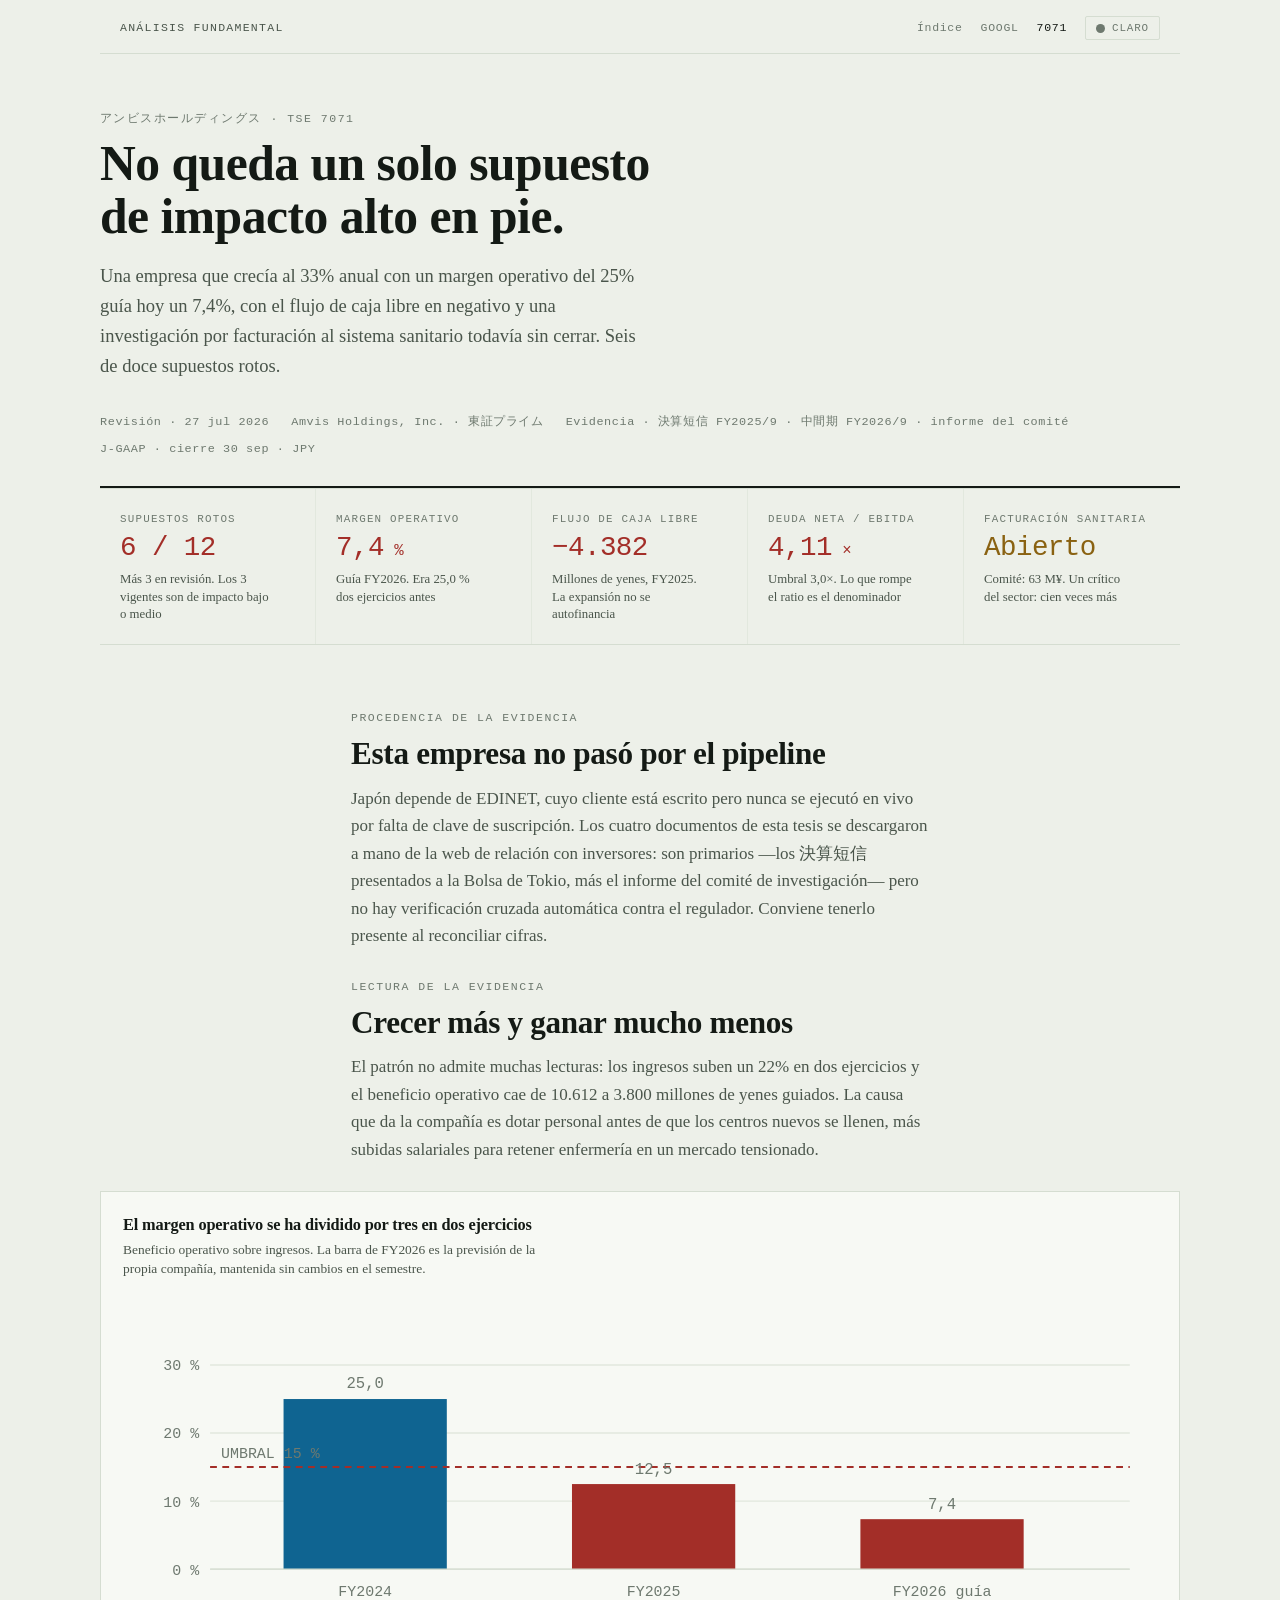
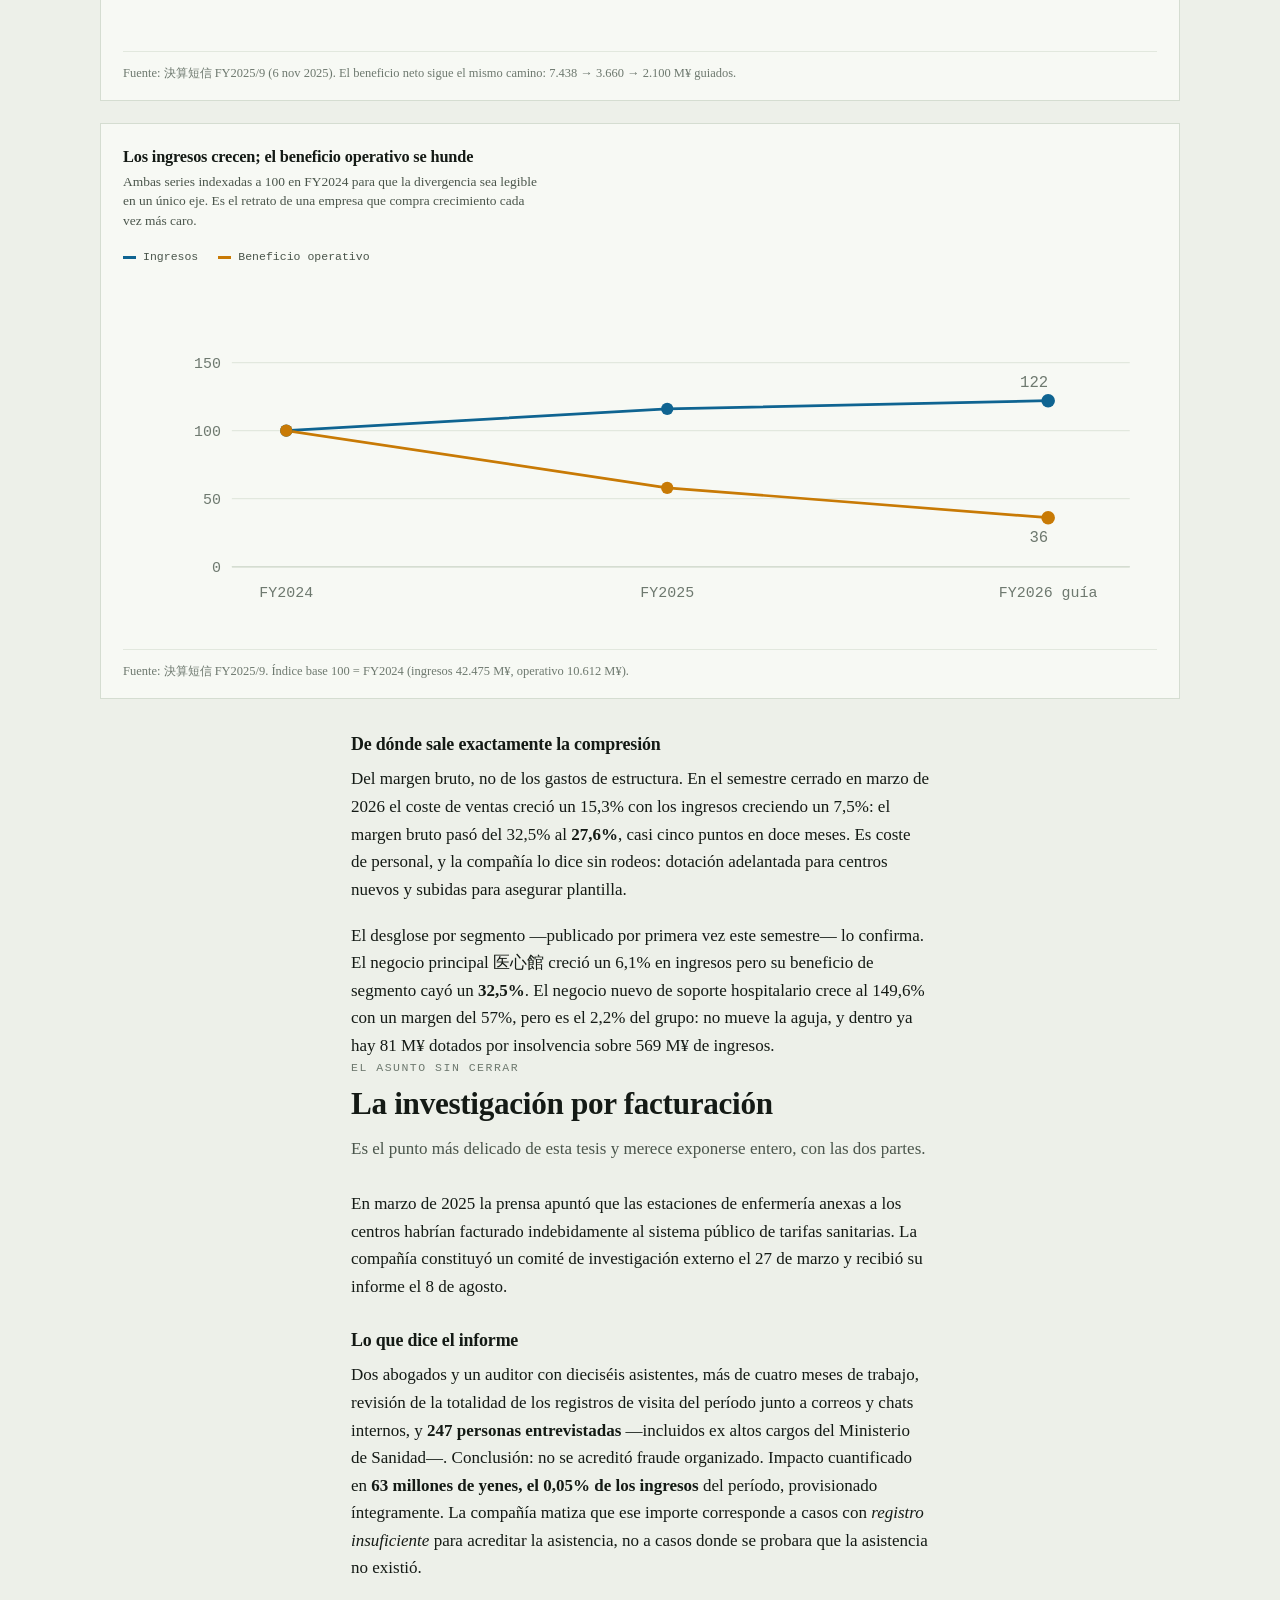
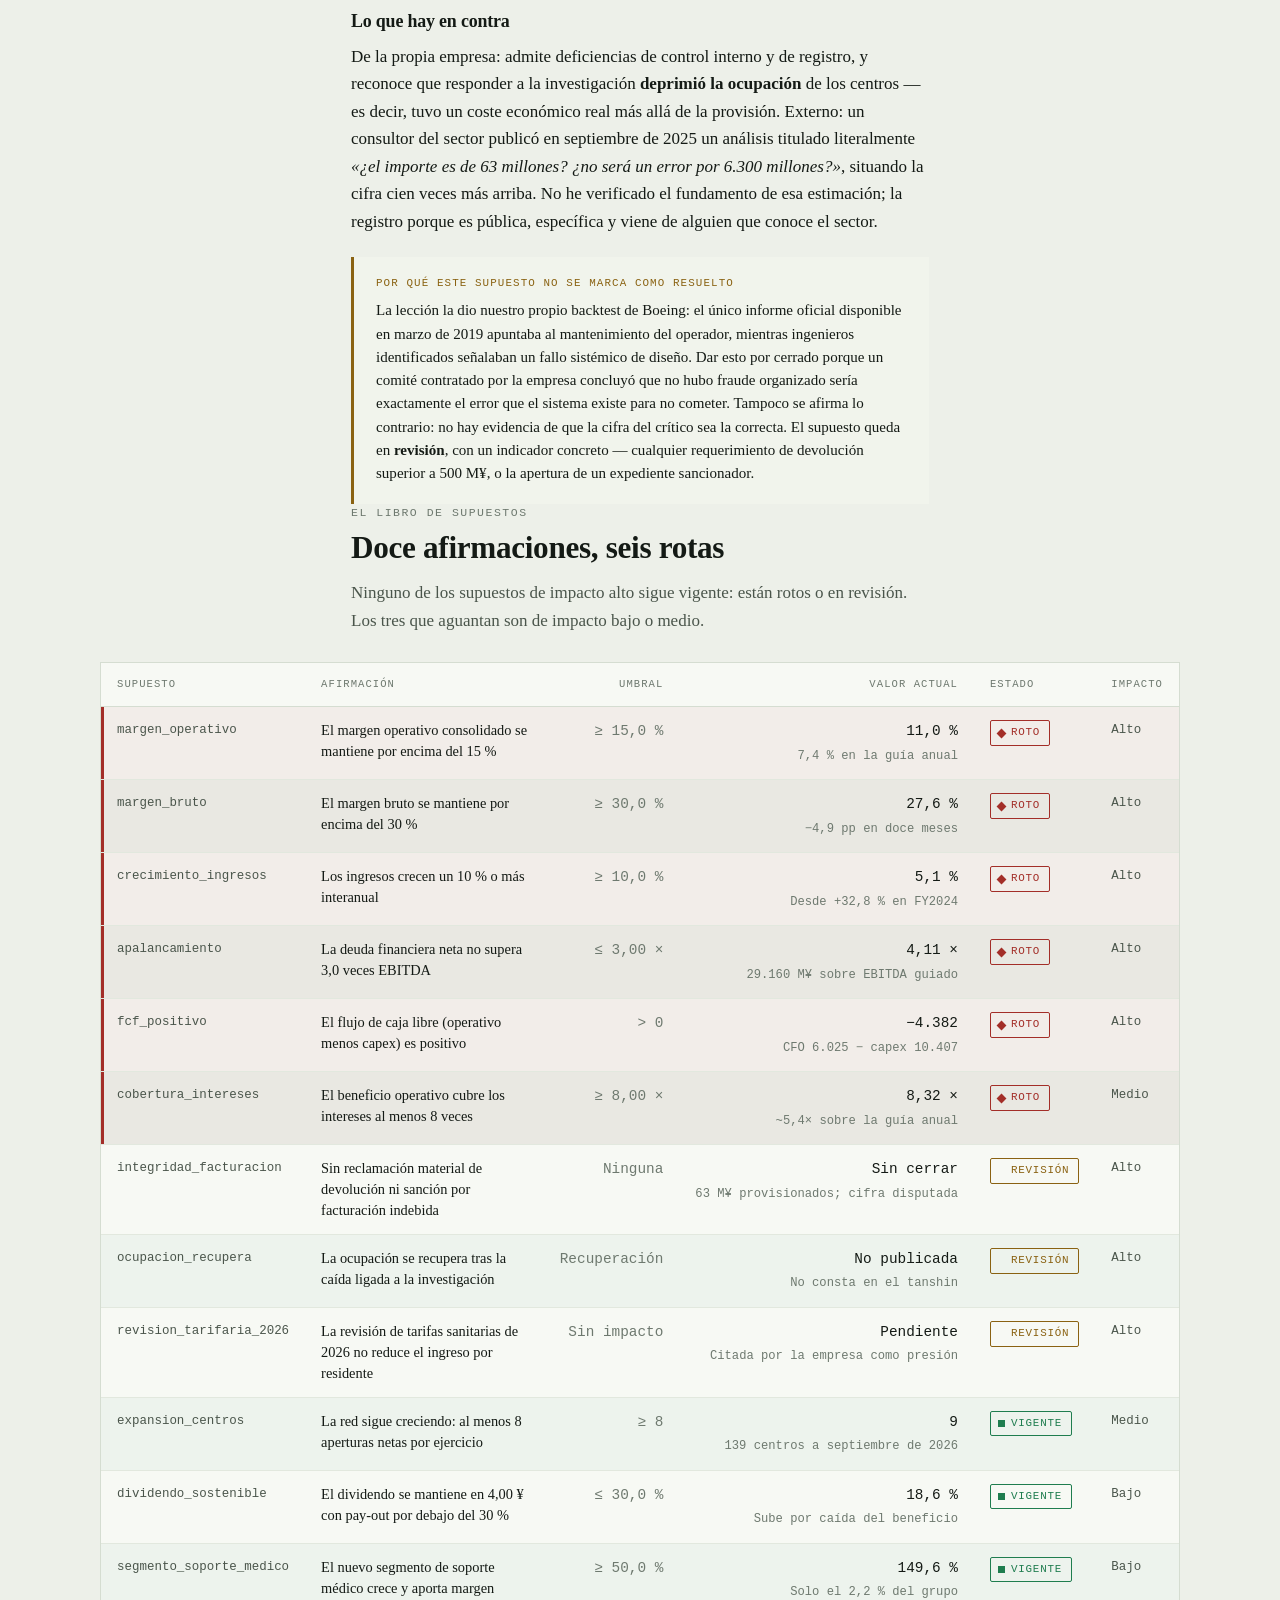
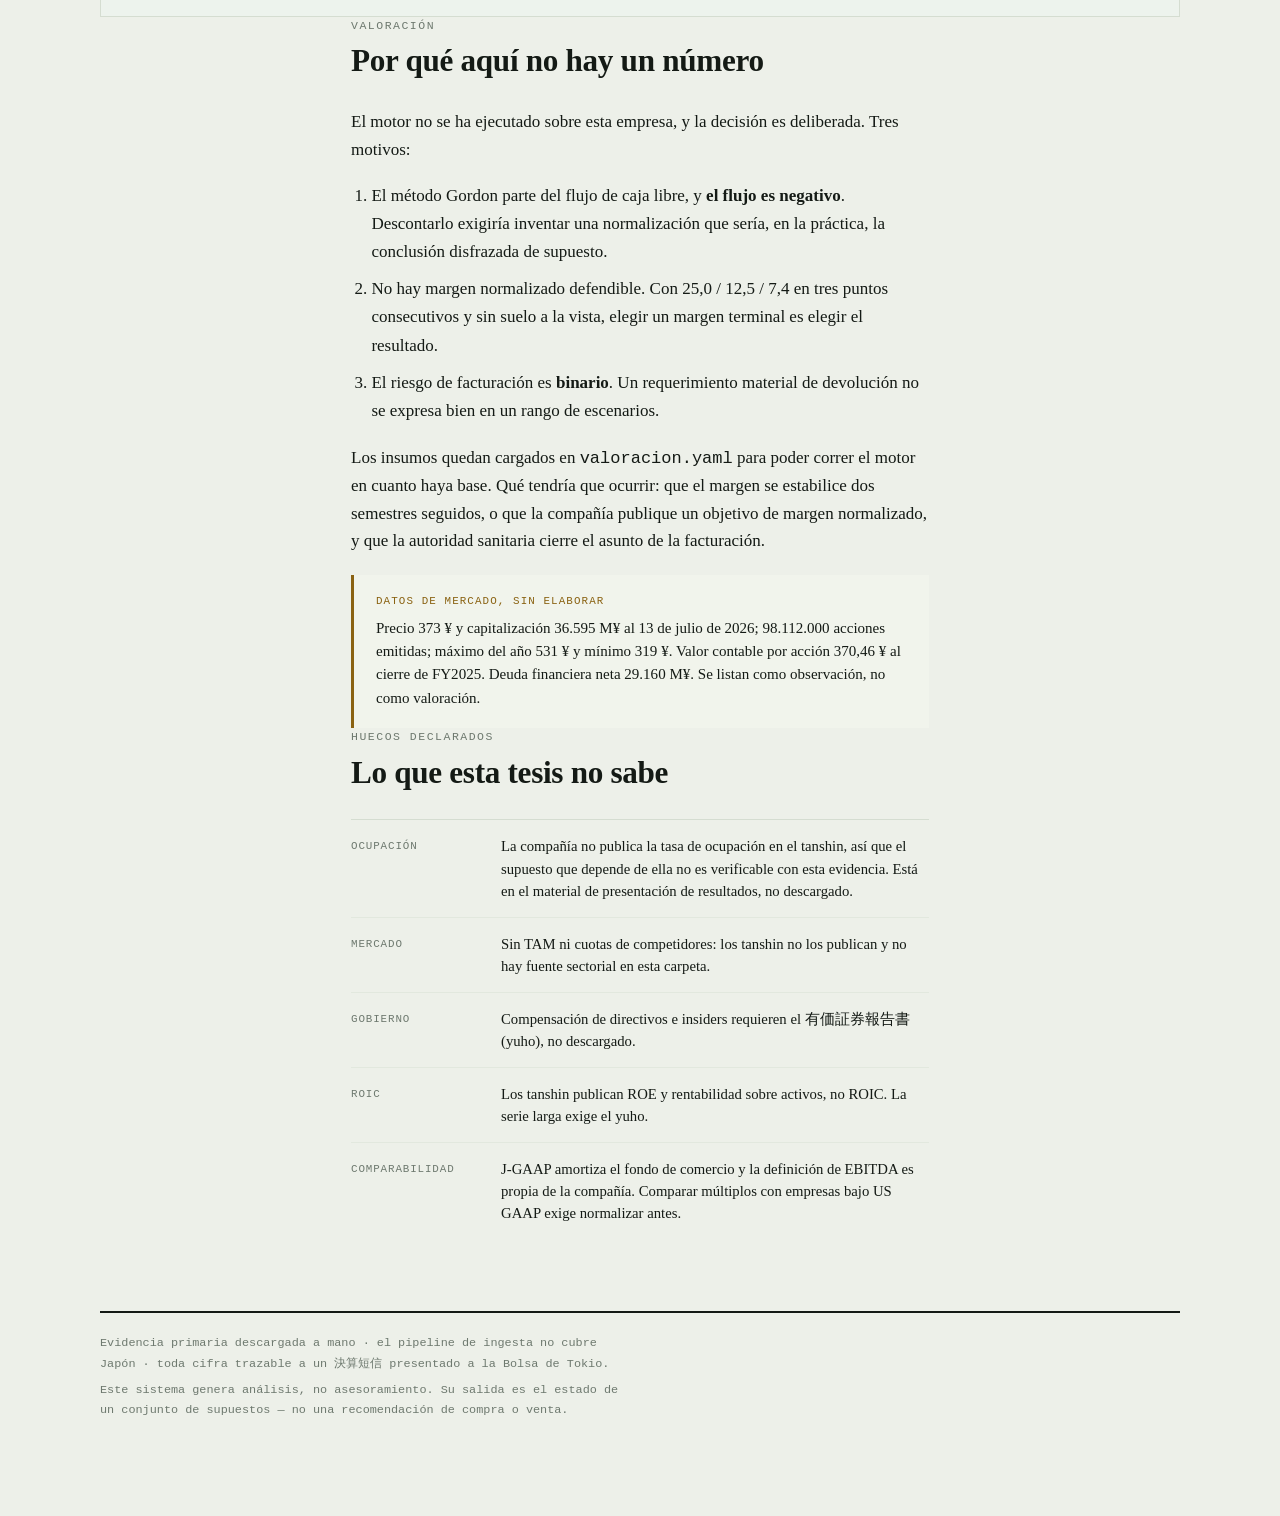
==== 7071/index.html @ 68c008f5 "Añadir 7071 (Amvis Holdings) al sitio Segunda tesis publicada, primera fuera de EE. UU. Página en /7" ====
<!DOCTYPE html>
<html lang="es">
<head>
<meta charset="UTF-8" />
<meta name="viewport" content="width=device-width, initial-scale=1" />
<title>7071 Amvis Holdings — estado de la tesis | Análisis fundamental</title>
<meta name="description" content="Doce supuestos falsables sobre Amvis Holdings (TSE 7071), seis rotos. Margen operativo del 25% al 7,4% guiado, flujo de caja libre negativo y una investigación por facturación sanitaria sin cerrar." />
<meta name="author" content="Pedro Sánchez Ramírez" />
<meta name="color-scheme" content="light dark" />
<meta name="theme-color" content="#EDF0E9" media="(prefers-color-scheme: light)" />
<meta name="theme-color" content="#0E120F" media="(prefers-color-scheme: dark)" />
<link rel="canonical" href="https://analysis.pampaiter.com/7071/" />
<meta property="og:type" content="website" />
<meta property="og:title" content="7071 Amvis Holdings — estado de la tesis | Análisis fundamental" />
<meta property="og:description" content="Doce supuestos falsables sobre Amvis Holdings (TSE 7071), seis rotos. Margen operativo del 25% al 7,4% guiado, flujo de caja libre negativo y una investigación por facturación sanitaria sin cerrar." />
<meta property="og:url" content="https://analysis.pampaiter.com/7071/" />
<meta property="og:locale" content="es_ES" />
<meta name="twitter:card" content="summary" />
<meta name="twitter:title" content="7071 Amvis Holdings — estado de la tesis | Análisis fundamental" />
<meta name="twitter:description" content="Doce supuestos falsables sobre Amvis Holdings (TSE 7071), seis rotos. Margen operativo del 25% al 7,4% guiado, flujo de caja libre negativo y una investigación por facturación sanitaria sin cerrar." />
<link rel="stylesheet" href="../assets/base.css" />
</head>
<body>
<div class="sitebar">
  <a class="brand" href="../">Análisis fundamental</a>
  <nav><a href="../">Índice</a><a href="../googl/">GOOGL</a><a href="../7071/" aria-current="page">7071</a><button class="theme-toggle" type="button" id="themeToggle" aria-label="Cambiar entre tema claro y oscuro"><i class="ic"></i><span id="themeLabel">Tema</span></button></nav>
</div>
<div class="page">

<div class="wide">
  <header class="masthead">
    <span class="eyebrow">アンビスホールディングス · TSE 7071</span>
    <h1>No queda un solo supuesto<br>de impacto alto en pie.</h1>
    <p class="lede">Una empresa que crecía al 33% anual con un margen operativo del 25% guía hoy un 7,4%, con el flujo de caja libre en negativo y una investigación por facturación al sistema sanitario todavía sin cerrar. Seis de doce supuestos rotos.</p>
    <div class="dateline">
      <span>Revisión · 27 jul 2026</span>
      <span>Amvis Holdings, Inc. · 東証プライム</span>
      <span>Evidencia · 決算短信 FY2025/9 · 中間期 FY2026/9 · informe del comité</span>
      <span>J-GAAP · cierre 30 sep · JPY</span>
    </div>
  </header>
</div>

<div class="wide">
  <div class="state-strip">
    <div class="state-cell">
      <span class="k">Supuestos rotos</span>
      <span class="v num is-broken">6 / 12</span>
      <span class="sub">Más 3 en revisión. Los 3 vigentes son de impacto bajo o medio</span>
    </div>
    <div class="state-cell">
      <span class="k">Margen operativo</span>
      <span class="v num is-broken">7,4<span class="u"> %</span></span>
      <span class="sub">Guía FY2026. Era 25,0 % dos ejercicios antes</span>
    </div>
    <div class="state-cell">
      <span class="k">Flujo de caja libre</span>
      <span class="v num is-broken">−4.382</span>
      <span class="sub">Millones de yenes, FY2025. La expansión no se autofinancia</span>
    </div>
    <div class="state-cell">
      <span class="k">Deuda neta / EBITDA</span>
      <span class="v num is-broken">4,11<span class="u"> ×</span></span>
      <span class="sub">Umbral 3,0×. Lo que rompe el ratio es el denominador</span>
    </div>
    <div class="state-cell">
      <span class="k">Facturación sanitaria</span>
      <span class="v num" style="color:var(--warn)">Abierto</span>
      <span class="sub">Comité: 63 M¥. Un crítico del sector: cien veces más</span>
    </div>
  </div>
</div>

<section class="wide">
  <div class="col section-head">
    <span class="eyebrow">Procedencia de la evidencia</span>
    <h2>Esta empresa no pasó por el pipeline</h2>
    <p>Japón depende de EDINET, cuyo cliente está escrito pero nunca se ejecutó en vivo por falta de clave de suscripción. Los cuatro documentos de esta tesis se descargaron a mano de la web de relación con inversores: son primarios —los 決算短信 presentados a la Bolsa de Tokio, más el informe del comité de investigación— pero no hay verificación cruzada automática contra el regulador. Conviene tenerlo presente al reconciliar cifras.</p>
  </div>
</section>

<section class="wide">
  <div class="col section-head">
    <span class="eyebrow">Lectura de la evidencia</span>
    <h2>Crecer más y ganar mucho menos</h2>
    <p>El patrón no admite muchas lecturas: los ingresos suben un 22% en dos ejercicios y el beneficio operativo cae de 10.612 a 3.800 millones de yenes guiados. La causa que da la compañía es dotar personal antes de que los centros nuevos se llenen, más subidas salariales para retener enfermería en un mercado tensionado.</p>
  </div>

  <figure class="chart-card">
    <h3 class="chart-title">El margen operativo se ha dividido por tres en dos ejercicios</h3>
    <p class="chart-sub">Beneficio operativo sobre ingresos. La barra de FY2026 es la previsión de la propia compañía, mantenida sin cambios en el semestre.</p>
    <div class="chart-scroll">
      <svg class="chart" viewBox="0 0 760 250" role="img" aria-label="Margen operativo: 25,0% en FY2024, 12,5% en FY2025 y 7,4% guiado para FY2026.">
        <line class="gridline" x1="64" y1="200" x2="740" y2="200"/>
        <line class="gridline" x1="64" y1="150" x2="740" y2="150"/>
        <line class="gridline" x1="64" y1="100" x2="740" y2="100"/>
        <line class="gridline" x1="64" y1="50" x2="740" y2="50"/>
        <text x="56" y="204" text-anchor="end">0 %</text>
        <text x="56" y="154" text-anchor="end">10 %</text>
        <text x="56" y="104" text-anchor="end">20 %</text>
        <text x="56" y="54" text-anchor="end">30 %</text>

        <rect class="hit" x="118" y="75" width="120" height="125" fill="var(--s1)" data-k="FY2024/9" data-v="25,0 % · operativo 10.612 M¥ sobre 42.475 M¥"/>
        <rect class="hit" x="330" y="137.5" width="120" height="62.5" fill="var(--broken)" data-k="FY2025/9" data-v="12,5 % · operativo 6.162 M¥ sobre 49.174 M¥"/>
        <rect class="hit" x="542" y="163.3" width="120" height="36.7" fill="var(--broken)" data-k="FY2026/9 · guía" data-v="7,4 % · operativo 3.800 M¥ sobre 51.700 M¥"/>

        <line x1="64" y1="125" x2="740" y2="125" stroke="var(--broken)" stroke-width="1.5" stroke-dasharray="5 4"/>
        <text x="72" y="118" text-anchor="start" fill="var(--broken)" style="font-size:11px">UMBRAL 15 %</text>

        <text class="val" x="178" y="67" text-anchor="middle" fill="var(--ink)">25,0</text>
        <text class="val" x="390" y="130" text-anchor="middle" fill="var(--broken)">12,5</text>
        <text class="val" x="602" y="156" text-anchor="middle" fill="var(--broken)">7,4</text>

        <text x="178" y="220" text-anchor="middle">FY2024</text>
        <text x="390" y="220" text-anchor="middle">FY2025</text>
        <text x="602" y="220" text-anchor="middle">FY2026 guía</text>
        <line class="axis" x1="64" y1="200" x2="740" y2="200"/>
      </svg>
    </div>
    <figcaption>Fuente: 決算短信 FY2025/9 (6 nov 2025). El beneficio neto sigue el mismo camino: 7.438 → 3.660 → 2.100 M¥ guiados.</figcaption>
  </figure>

  <figure class="chart-card">
    <h3 class="chart-title">Los ingresos crecen; el beneficio operativo se hunde</h3>
    <p class="chart-sub">Ambas series indexadas a 100 en FY2024 para que la divergencia sea legible en un único eje. Es el retrato de una empresa que compra crecimiento cada vez más caro.</p>
    <div class="legend">
      <span><i class="swatch" style="background:var(--s1)"></i>Ingresos</span>
      <span><i class="swatch" style="background:var(--s2)"></i>Beneficio operativo</span>
    </div>
    <div class="chart-scroll">
      <svg class="chart" viewBox="0 0 760 260" role="img" aria-label="Indexado a 100 en FY2024: los ingresos suben a 116 y 122, el beneficio operativo cae a 58 y 36.">
        <line class="gridline" x1="80" y1="210" x2="740" y2="210"/>
        <line class="gridline" x1="80" y1="160" x2="740" y2="160"/>
        <line class="gridline" x1="80" y1="110" x2="740" y2="110"/>
        <line class="gridline" x1="80" y1="60" x2="740" y2="60"/>
        <text x="72" y="214" text-anchor="end">0</text>
        <text x="72" y="164" text-anchor="end">50</text>
        <text x="72" y="114" text-anchor="end">100</text>
        <text x="72" y="64" text-anchor="end">150</text>

        <polyline fill="none" stroke="var(--s1)" stroke-width="2" stroke-linejoin="round" stroke-linecap="round"
          points="120,110 400,94 680,88"/>
        <polyline fill="none" stroke="var(--s2)" stroke-width="2" stroke-linejoin="round" stroke-linecap="round"
          points="120,110 400,152 680,174"/>

        <circle class="hit" cx="120" cy="110" r="4.5" fill="var(--s1)" data-k="Ingresos · FY2024" data-v="42.475 M¥ — base 100"/>
        <circle class="hit" cx="400" cy="94" r="4.5" fill="var(--s1)" data-k="Ingresos · FY2025" data-v="49.174 M¥ — índice 116"/>
        <circle class="hit" cx="680" cy="88" r="5" fill="var(--s1)" data-k="Ingresos · FY2026 guía" data-v="51.700 M¥ — índice 122"/>

        <circle class="hit" cx="120" cy="110" r="4.5" fill="var(--s2)" data-k="Bº operativo · FY2024" data-v="10.612 M¥ — base 100"/>
        <circle class="hit" cx="400" cy="152" r="4.5" fill="var(--s2)" data-k="Bº operativo · FY2025" data-v="6.162 M¥ — índice 58"/>
        <circle class="hit" cx="680" cy="174" r="5" fill="var(--s2)" data-k="Bº operativo · FY2026 guía" data-v="3.800 M¥ — índice 36"/>

        <text class="val" x="680" y="78" text-anchor="end" fill="var(--ink-2)">122</text>
        <text class="val" x="680" y="192" text-anchor="end" fill="var(--ink-2)">36</text>

        <text x="120" y="232" text-anchor="middle">FY2024</text>
        <text x="400" y="232" text-anchor="middle">FY2025</text>
        <text x="680" y="232" text-anchor="middle">FY2026 guía</text>
        <line class="axis" x1="80" y1="210" x2="740" y2="210"/>
      </svg>
    </div>
    <figcaption>Fuente: 決算短信 FY2025/9. Índice base 100 = FY2024 (ingresos 42.475 M¥, operativo 10.612 M¥).</figcaption>
  </figure>

  <div class="col" style="margin-top:34px">
    <h3 style="margin-bottom:0.5em">De dónde sale exactamente la compresión</h3>
    <p>Del margen bruto, no de los gastos de estructura. En el semestre cerrado en marzo de 2026 el coste de ventas creció un 15,3% con los ingresos creciendo un 7,5%: el margen bruto pasó del 32,5% al <strong>27,6%</strong>, casi cinco puntos en doce meses. Es coste de personal, y la compañía lo dice sin rodeos: dotación adelantada para centros nuevos y subidas para asegurar plantilla.</p>
    <p>El desglose por segmento —publicado por primera vez este semestre— lo confirma. El negocio principal 医心館 creció un 6,1% en ingresos pero su beneficio de segmento cayó un <strong>32,5%</strong>. El negocio nuevo de soporte hospitalario crece al 149,6% con un margen del 57%, pero es el 2,2% del grupo: no mueve la aguja, y dentro ya hay 81 M¥ dotados por insolvencia sobre 569 M¥ de ingresos.</p>
  </div>
</section>

<section class="wide">
  <div class="col section-head">
    <span class="eyebrow">El asunto sin cerrar</span>
    <h2>La investigación por facturación</h2>
    <p>Es el punto más delicado de esta tesis y merece exponerse entero, con las dos partes.</p>
  </div>

  <div class="col">
    <p>En marzo de 2025 la prensa apuntó que las estaciones de enfermería anexas a los centros habrían facturado indebidamente al sistema público de tarifas sanitarias. La compañía constituyó un comité de investigación externo el 27 de marzo y recibió su informe el 8 de agosto.</p>

    <h3 style="margin:1.6em 0 0.5em">Lo que dice el informe</h3>
    <p>Dos abogados y un auditor con dieciséis asistentes, más de cuatro meses de trabajo, revisión de la totalidad de los registros de visita del período junto a correos y chats internos, y <strong>247 personas entrevistadas</strong> —incluidos ex altos cargos del Ministerio de Sanidad—. Conclusión: no se acreditó fraude organizado. Impacto cuantificado en <strong>63 millones de yenes, el 0,05% de los ingresos</strong> del período, provisionado íntegramente. La compañía matiza que ese importe corresponde a casos con <em>registro insuficiente</em> para acreditar la asistencia, no a casos donde se probara que la asistencia no existió.</p>

    <h3 style="margin:1.6em 0 0.5em">Lo que hay en contra</h3>
    <p>De la propia empresa: admite deficiencias de control interno y de registro, y reconoce que responder a la investigación <strong>deprimió la ocupación</strong> de los centros — es decir, tuvo un coste económico real más allá de la provisión. Externo: un consultor del sector publicó en septiembre de 2025 un análisis titulado literalmente <em>«¿el importe es de 63 millones? ¿no será un error por 6.300 millones?»</em>, situando la cifra cien veces más arriba. No he verificado el fundamento de esa estimación; la registro porque es pública, específica y viene de alguien que conoce el sector.</p>

    <div class="callout" style="margin-top:22px">
      <span class="lbl">Por qué este supuesto no se marca como resuelto</span>
      <p style="margin:0">La lección la dio nuestro propio backtest de Boeing: el único informe oficial disponible en marzo de 2019 apuntaba al mantenimiento del operador, mientras ingenieros identificados señalaban un fallo sistémico de diseño. Dar esto por cerrado porque un comité contratado por la empresa concluyó que no hubo fraude organizado sería exactamente el error que el sistema existe para no cometer. Tampoco se afirma lo contrario: no hay evidencia de que la cifra del crítico sea la correcta. El supuesto queda en <strong>revisión</strong>, con un indicador concreto — cualquier requerimiento de devolución superior a 500 M¥, o la apertura de un expediente sancionador.</p>
    </div>
  </div>
</section>

<section class="wide">
  <div class="col section-head">
    <span class="eyebrow">El libro de supuestos</span>
    <h2>Doce afirmaciones, seis rotas</h2>
    <p>Ninguno de los supuestos de impacto alto sigue vigente: están rotos o en revisión. Los tres que aguantan son de impacto bajo o medio.</p>
  </div>

  <div class="ledger">
    <table class="grid">
      <thead>
        <tr>
          <th>Supuesto</th><th>Afirmación</th><th class="r">Umbral</th><th class="r">Valor actual</th><th>Estado</th><th>Impacto</th>
        </tr>
      </thead>
      <tbody>
        <tr class="broken">
          <td class="sid">margen_operativo</td>
          <td class="stmt">El margen operativo consolidado se mantiene por encima del 15 %</td>
          <td class="r figure thr">≥ 15,0 %</td>
          <td class="r figure">11,0 %<span class="delta">7,4 % en la guía anual</span></td>
          <td><span class="pill no"><i class="dot"></i>Roto</span></td><td class="sid">Alto</td>
        </tr>
        <tr class="broken">
          <td class="sid">margen_bruto</td>
          <td class="stmt">El margen bruto se mantiene por encima del 30 %</td>
          <td class="r figure thr">≥ 30,0 %</td>
          <td class="r figure">27,6 %<span class="delta">−4,9 pp en doce meses</span></td>
          <td><span class="pill no"><i class="dot"></i>Roto</span></td><td class="sid">Alto</td>
        </tr>
        <tr class="broken">
          <td class="sid">crecimiento_ingresos</td>
          <td class="stmt">Los ingresos crecen un 10 % o más interanual</td>
          <td class="r figure thr">≥ 10,0 %</td>
          <td class="r figure">5,1 %<span class="delta">Desde +32,8 % en FY2024</span></td>
          <td><span class="pill no"><i class="dot"></i>Roto</span></td><td class="sid">Alto</td>
        </tr>
        <tr class="broken">
          <td class="sid">apalancamiento</td>
          <td class="stmt">La deuda financiera neta no supera 3,0 veces EBITDA</td>
          <td class="r figure thr">≤ 3,00 ×</td>
          <td class="r figure">4,11 ×<span class="delta">29.160 M¥ sobre EBITDA guiado</span></td>
          <td><span class="pill no"><i class="dot"></i>Roto</span></td><td class="sid">Alto</td>
        </tr>
        <tr class="broken">
          <td class="sid">fcf_positivo</td>
          <td class="stmt">El flujo de caja libre (operativo menos capex) es positivo</td>
          <td class="r figure thr">&gt; 0</td>
          <td class="r figure">−4.382<span class="delta">CFO 6.025 − capex 10.407</span></td>
          <td><span class="pill no"><i class="dot"></i>Roto</span></td><td class="sid">Alto</td>
        </tr>
        <tr class="broken">
          <td class="sid">cobertura_intereses</td>
          <td class="stmt">El beneficio operativo cubre los intereses al menos 8 veces</td>
          <td class="r figure thr">≥ 8,00 ×</td>
          <td class="r figure">8,32 ×<span class="delta">~5,4× sobre la guía anual</span></td>
          <td><span class="pill no"><i class="dot"></i>Roto</span></td><td class="sid">Medio</td>
        </tr>
        <tr>
          <td class="sid">integridad_facturacion</td>
          <td class="stmt">Sin reclamación material de devolución ni sanción por facturación indebida</td>
          <td class="r figure thr">Ninguna</td>
          <td class="r figure">Sin cerrar<span class="delta">63 M¥ provisionados; cifra disputada</span></td>
          <td><span class="pill" style="color:var(--warn)"><i class="dot" style="border-radius:50%"></i>Revisión</span></td><td class="sid">Alto</td>
        </tr>
        <tr>
          <td class="sid">ocupacion_recupera</td>
          <td class="stmt">La ocupación se recupera tras la caída ligada a la investigación</td>
          <td class="r figure thr">Recuperación</td>
          <td class="r figure">No publicada<span class="delta">No consta en el tanshin</span></td>
          <td><span class="pill" style="color:var(--warn)"><i class="dot" style="border-radius:50%"></i>Revisión</span></td><td class="sid">Alto</td>
        </tr>
        <tr>
          <td class="sid">revision_tarifaria_2026</td>
          <td class="stmt">La revisión de tarifas sanitarias de 2026 no reduce el ingreso por residente</td>
          <td class="r figure thr">Sin impacto</td>
          <td class="r figure">Pendiente<span class="delta">Citada por la empresa como presión</span></td>
          <td><span class="pill" style="color:var(--warn)"><i class="dot" style="border-radius:50%"></i>Revisión</span></td><td class="sid">Alto</td>
        </tr>
        <tr>
          <td class="sid">expansion_centros</td>
          <td class="stmt">La red sigue creciendo: al menos 8 aperturas netas por ejercicio</td>
          <td class="r figure thr">≥ 8</td>
          <td class="r figure">9<span class="delta">139 centros a septiembre de 2026</span></td>
          <td><span class="pill ok"><i class="dot"></i>Vigente</span></td><td class="sid">Medio</td>
        </tr>
        <tr>
          <td class="sid">dividendo_sostenible</td>
          <td class="stmt">El dividendo se mantiene en 4,00 ¥ con pay-out por debajo del 30 %</td>
          <td class="r figure thr">≤ 30,0 %</td>
          <td class="r figure">18,6 %<span class="delta">Sube por caída del beneficio</span></td>
          <td><span class="pill ok"><i class="dot"></i>Vigente</span></td><td class="sid">Bajo</td>
        </tr>
        <tr>
          <td class="sid">segmento_soporte_medico</td>
          <td class="stmt">El nuevo segmento de soporte médico crece y aporta margen</td>
          <td class="r figure thr">≥ 50,0 %</td>
          <td class="r figure">149,6 %<span class="delta">Solo el 2,2 % del grupo</span></td>
          <td><span class="pill ok"><i class="dot"></i>Vigente</span></td><td class="sid">Bajo</td>
        </tr>
      </tbody>
    </table>
  </div>
</section>

<section class="wide">
  <div class="col section-head">
    <span class="eyebrow">Valoración</span>
    <h2>Por qué aquí no hay un número</h2>
  </div>
  <div class="col">
    <p>El motor no se ha ejecutado sobre esta empresa, y la decisión es deliberada. Tres motivos:</p>
    <ol style="padding-left:1.2em;line-height:1.65">
      <li style="margin-bottom:0.55em">El método Gordon parte del flujo de caja libre, y <strong>el flujo es negativo</strong>. Descontarlo exigiría inventar una normalización que sería, en la práctica, la conclusión disfrazada de supuesto.</li>
      <li style="margin-bottom:0.55em">No hay margen normalizado defendible. Con 25,0 / 12,5 / 7,4 en tres puntos consecutivos y sin suelo a la vista, elegir un margen terminal es elegir el resultado.</li>
      <li>El riesgo de facturación es <strong>binario</strong>. Un requerimiento material de devolución no se expresa bien en un rango de escenarios.</li>
    </ol>
    <p style="margin-top:1.1em">Los insumos quedan cargados en <span class="num">valoracion.yaml</span> para poder correr el motor en cuanto haya base. Qué tendría que ocurrir: que el margen se estabilice dos semestres seguidos, o que la compañía publique un objetivo de margen normalizado, y que la autoridad sanitaria cierre el asunto de la facturación.</p>
    <div class="callout" style="margin-top:20px">
      <span class="lbl">Datos de mercado, sin elaborar</span>
      <p style="margin:0">Precio 373 ¥ y capitalización 36.595 M¥ al 13 de julio de 2026; 98.112.000 acciones emitidas; máximo del año 531 ¥ y mínimo 319 ¥. Valor contable por acción 370,46 ¥ al cierre de FY2025. Deuda financiera neta 29.160 M¥. Se listan como observación, no como valoración.</p>
    </div>
  </div>
</section>

<section class="wide">
  <div class="col section-head">
    <span class="eyebrow">Huecos declarados</span>
    <h2>Lo que esta tesis no sabe</h2>
  </div>
  <div class="col">
    <ul class="gaps">
      <li><span class="tag">Ocupación</span><span>La compañía no publica la tasa de ocupación en el tanshin, así que el supuesto que depende de ella no es verificable con esta evidencia. Está en el material de presentación de resultados, no descargado.</span></li>
      <li><span class="tag">Mercado</span><span>Sin TAM ni cuotas de competidores: los tanshin no los publican y no hay fuente sectorial en esta carpeta.</span></li>
      <li><span class="tag">Gobierno</span><span>Compensación de directivos e insiders requieren el 有価証券報告書 (yuho), no descargado.</span></li>
      <li><span class="tag">ROIC</span><span>Los tanshin publican ROE y rentabilidad sobre activos, no ROIC. La serie larga exige el yuho.</span></li>
      <li><span class="tag">Comparabilidad</span><span>J-GAAP amortiza el fondo de comercio y la definición de EBITDA es propia de la compañía. Comparar múltiplos con empresas bajo US GAAP exige normalizar antes.</span></li>
    </ul>
  </div>
</section>

<div class="wide">
  <div class="col foot">
    <p style="margin:0 0 6px">Evidencia primaria descargada a mano · el pipeline de ingesta no cubre Japón · toda cifra trazable a un 決算短信 presentado a la Bolsa de Tokio.</p>
    <p style="margin:0">Este sistema genera análisis, no asesoramiento. Su salida es el estado de un conjunto de supuestos — no una recomendación de compra o venta.</p>
  </div>
</div>

</div>

<div id="tip" role="status" aria-live="polite"></div>

<script src="../assets/app.js"></script>
</body>
</html>
---- assets/base.css ----
:root {
  color-scheme: light;
  --paper:      #EDF0E9;
  --surface:    #F7F9F4;
  --surface-2:  #F1F4EC;
  --band:       rgba(31,125,79,0.045);
  --ink:        #141A15;
  --ink-2:      #4A554B;
  --muted:      #6E796F;
  --rule:       #D5DDD1;
  --rule-soft:  #E2E8DE;
  --good:       #1F7D4F;
  --broken:     #A32E28;
  --warn:       #8A6212;
  --s1:         #0F6491;
  --s2:         #C87A05;
  --ramp-0: #E7F0F6; --ramp-1: #CBE0EC; --ramp-2: #A9CCDF; --ramp-3: #83B6CF;
  --ramp-4: #5C9CBC; --ramp-5: #3880A5; --ramp-6: #17638A;
  --ramp-ink-lo: #14262F; --ramp-ink-hi: #F2F7FA;

  --serif: "Iowan Old Style", "Palatino Linotype", Palatino, "Book Antiqua", Georgia, serif;
  --mono: ui-monospace, "SF Mono", "Cascadia Mono", "Segoe UI Mono", Menlo, Consolas, monospace;
}
@media (prefers-color-scheme: dark) {
  :root:not([data-theme="light"]) {
    color-scheme: dark;
    --paper:      #0E120F;
    --surface:    #161B17;
    --surface-2:  #1B211C;
    --band:       rgba(79,168,124,0.055);
    --ink:        #E8EDE6;
    --ink-2:      #A7B2A6;
    --muted:      #7E8A7F;
    --rule:       #2A332B;
    --rule-soft:  #222A23;
    --good:       #4FA87C;
    --broken:     #E0736B;
    --warn:       #C9A24A;
    --s1:         #3C93C2;
    --s2:         #BD8320;
    --ramp-0: #14262F; --ramp-1: #1B3A4A; --ramp-2: #235066; --ramp-3: #2B6683;
    --ramp-4: #3480A2; --ramp-5: #4C9CBF; --ramp-6: #6FB6D4;
    --ramp-ink-lo: #9FBCCB; --ramp-ink-hi: #08161D;
  }
}
:root[data-theme="dark"] {
  color-scheme: dark;
  --paper:      #0E120F;
  --surface:    #161B17;
  --surface-2:  #1B211C;
  --band:       rgba(79,168,124,0.055);
  --ink:        #E8EDE6;
  --ink-2:      #A7B2A6;
  --muted:      #7E8A7F;
  --rule:       #2A332B;
  --rule-soft:  #222A23;
  --good:       #4FA87C;
  --broken:     #E0736B;
  --warn:       #C9A24A;
  --s1:         #3C93C2;
  --s2:         #BD8320;
  --ramp-0: #14262F; --ramp-1: #1B3A4A; --ramp-2: #235066; --ramp-3: #2B6683;
  --ramp-4: #3480A2; --ramp-5: #4C9CBF; --ramp-6: #6FB6D4;
  --ramp-ink-lo: #9FBCCB; --ramp-ink-hi: #08161D;
}

* { box-sizing: border-box; }

body, .page {
  background: var(--paper);
  color: var(--ink);
  font-family: var(--serif);
  font-size: 17px;
  line-height: 1.62;
  margin: 0;
  -webkit-font-smoothing: antialiased;
}

.page { padding: 0 20px 96px; }

.col { max-width: 68ch; margin: 0 auto; }
.wide { max-width: 1080px; margin: 0 auto; }

h1, h2, h3 { text-wrap: balance; margin: 0; font-weight: 600; letter-spacing: -0.01em; }
h1 { font-size: clamp(2rem, 5vw, 3.1rem); line-height: 1.08; }
h2 { font-size: clamp(1.45rem, 3vw, 1.95rem); line-height: 1.18; }
h3 { font-size: 1.12rem; line-height: 1.3; }
p { margin: 0 0 1.1em; }
p:last-child { margin-bottom: 0; }
a { color: var(--s1); }

.eyebrow {
  font-family: var(--mono);
  font-size: 0.72rem;
  letter-spacing: 0.13em;
  text-transform: uppercase;
  color: var(--muted);
  margin: 0 0 0.7em;
  display: block;
}

.num { font-family: var(--mono); font-variant-numeric: tabular-nums lining-nums; }

/* ---------- masthead ---------- */
.masthead {
  border-bottom: 2px solid var(--ink);
  padding: 56px 0 26px;
  margin-bottom: 0;
}
.masthead .lede {
  font-size: 1.16rem;
  color: var(--ink-2);
  margin-top: 0.9em;
  max-width: 60ch;
}
.dateline {
  display: flex;
  flex-wrap: wrap;
  gap: 8px 22px;
  font-family: var(--mono);
  font-size: 0.74rem;
  letter-spacing: 0.05em;
  color: var(--muted);
  padding: 12px 0 0;
}

/* ---------- headline state strip ---------- */
.state-strip {
  display: grid;
  grid-template-columns: repeat(auto-fit, minmax(148px, 1fr));
  border-top: 1px solid var(--rule);
  border-bottom: 1px solid var(--rule);
  margin: 0 0 64px;
}
.state-cell {
  padding: 22px 20px 20px;
  border-right: 1px solid var(--rule-soft);
}
.state-cell:last-child { border-right: 0; }
.state-cell .k {
  font-family: var(--mono);
  font-size: 0.68rem;
  letter-spacing: 0.11em;
  text-transform: uppercase;
  color: var(--muted);
  display: block;
  margin-bottom: 6px;
}
.state-cell .v {
  display: block;
  font-family: var(--mono);
  font-size: 1.72rem;
  font-variant-numeric: tabular-nums lining-nums;
  line-height: 1;
  letter-spacing: -0.02em;
}
.state-cell .v .u { font-size: 0.98rem; letter-spacing: 0; margin-left: 1px; }
.state-cell .sub {
  display: block;
  font-size: 0.8rem;
  color: var(--ink-2);
  margin-top: 9px;
  line-height: 1.4;
  max-width: 24ch;
}
.v.is-broken { color: var(--broken); }
.v.is-good { color: var(--good); }

section { margin: 0 0 76px; }
.section-head { margin-bottom: 28px; }
.section-head p { color: var(--ink-2); margin-top: 0.7em; }

/* ---------- ledger (greenbar) ---------- */
.ledger {
  border: 1px solid var(--rule);
  background: var(--surface);
  overflow-x: auto;
}
table.grid {
  width: 100%;
  border-collapse: collapse;
  font-size: 0.9rem;
  min-width: 660px;
}
table.grid thead th {
  font-family: var(--mono);
  font-size: 0.66rem;
  letter-spacing: 0.1em;
  text-transform: uppercase;
  color: var(--muted);
  font-weight: 500;
  text-align: left;
  padding: 13px 16px;
  border-bottom: 1px solid var(--rule);
  white-space: nowrap;
}
table.grid tbody tr:nth-child(even) { background: var(--band); }
table.grid td {
  padding: 13px 16px;
  border-bottom: 1px solid var(--rule-soft);
  vertical-align: top;
}
table.grid tbody tr:last-child td { border-bottom: 0; }
table.grid td.r, table.grid thead th.r { text-align: right; }
.sid {
  font-family: var(--mono);
  font-size: 0.78rem;
  color: var(--ink-2);
  white-space: nowrap;
}
.stmt { max-width: 34ch; line-height: 1.45; }
.figure { font-family: var(--mono); font-variant-numeric: tabular-nums lining-nums; white-space: nowrap; }
.thr { color: var(--muted); }
.delta { font-size: 0.76rem; color: var(--muted); display: block; margin-top: 3px; }
tr.broken td { background: rgba(163,43,40,0.055); }
tr.broken td:first-child { box-shadow: inset 3px 0 0 var(--broken); }
:root[data-theme="dark"] tr.broken td,
:root:not([data-theme="light"]) tr.broken td { }
@media (prefers-color-scheme: dark) {
  :root:not([data-theme="light"]) tr.broken td { background: rgba(224,115,107,0.075); }
}
:root[data-theme="dark"] tr.broken td { background: rgba(224,115,107,0.075); }

.pill {
  display: inline-flex;
  align-items: center;
  gap: 6px;
  font-family: var(--mono);
  font-size: 0.68rem;
  letter-spacing: 0.07em;
  text-transform: uppercase;
  padding: 3px 9px 3px 7px;
  border: 1px solid currentColor;
  border-radius: 2px;
  white-space: nowrap;
}
.pill.ok { color: var(--good); }
.pill.no { color: var(--broken); }
.pill .dot { width: 7px; height: 7px; flex: none; }
.pill.ok .dot { background: currentColor; }
.pill.no .dot { background: currentColor; transform: rotate(45deg); }

/* ---------- figures / charts ---------- */
figure { margin: 0; }
.chart-card {
  border: 1px solid var(--rule);
  background: var(--surface);
  padding: 22px 22px 18px;
}
.chart-card + .chart-card { margin-top: 22px; }
.chart-title { font-size: 1.02rem; font-weight: 600; margin: 0 0 4px; }
.chart-sub { font-size: 0.84rem; color: var(--ink-2); margin: 0 0 18px; max-width: 62ch; line-height: 1.45; }
figcaption {
  font-size: 0.78rem;
  color: var(--muted);
  margin-top: 14px;
  padding-top: 12px;
  border-top: 1px solid var(--rule-soft);
  line-height: 1.5;
}
.chart-scroll { overflow-x: auto; }
svg.chart { display: block; width: 100%; height: auto; min-width: 480px; }
svg text { font-family: var(--mono); fill: var(--muted); font-size: 11px; }
svg text.val { font-size: 11.5px; }
svg .gridline { stroke: var(--rule-soft); stroke-width: 1; }
svg .axis { stroke: var(--rule); stroke-width: 1; }

.legend {
  display: flex;
  flex-wrap: wrap;
  gap: 8px 20px;
  font-family: var(--mono);
  font-size: 0.72rem;
  color: var(--ink-2);
  margin-bottom: 14px;
}
.legend span { display: inline-flex; align-items: center; gap: 7px; }
.swatch { width: 13px; height: 3px; flex: none; }
.swatch.sq { height: 11px; width: 11px; }

.hit { cursor: crosshair; }
.hit:focus-visible { outline: 2px solid var(--ink); outline-offset: 2px; }

#tip {
  position: fixed;
  z-index: 50;
  pointer-events: none;
  opacity: 0;
  transition: opacity .1s;
  background: var(--surface);
  color: var(--ink);
  border: 1px solid var(--rule);
  box-shadow: 0 6px 22px rgba(0,0,0,.14);
  padding: 8px 11px;
  font-family: var(--mono);
  font-size: 0.74rem;
  line-height: 1.45;
  max-width: 260px;
}
#tip .tk { color: var(--muted); display: block; font-size: 0.68rem; letter-spacing: .06em; text-transform: uppercase; }
#tip.on { opacity: 1; }

/* ---------- heatmap ---------- */
.heat { border-collapse: separate; border-spacing: 2px; width: 100%; min-width: 520px; }
.heat th {
  font-family: var(--mono);
  font-size: 0.7rem;
  color: var(--muted);
  font-weight: 500;
  padding: 6px 8px;
  white-space: nowrap;
}
.heat th.rowh { text-align: right; width: 1%; white-space: nowrap; padding-right: 14px; }
.heat td {
  font-family: var(--mono);
  font-variant-numeric: tabular-nums lining-nums;
  font-size: 0.82rem;
  text-align: center;
  padding: 11px 4px;
  border-radius: 2px;
}
.s0 { background: var(--ramp-0); color: var(--ramp-ink-lo); }
.s1c { background: var(--ramp-1); color: var(--ramp-ink-lo); }
.s2c { background: var(--ramp-2); color: var(--ramp-ink-lo); }
.s3c { background: var(--ramp-3); color: var(--ramp-ink-lo); }
.s4c { background: var(--ramp-4); color: var(--ramp-ink-hi); }
.s5c { background: var(--ramp-5); color: var(--ramp-ink-hi); }
.s6c { background: var(--ramp-6); color: var(--ramp-ink-hi); }
@media (prefers-color-scheme: dark) {
  :root:not([data-theme="light"]) .s0, :root:not([data-theme="light"]) .s1c,
  :root:not([data-theme="light"]) .s2c, :root:not([data-theme="light"]) .s3c { color: var(--ramp-ink-lo); }
  :root:not([data-theme="light"]) .s4c, :root:not([data-theme="light"]) .s5c,
  :root:not([data-theme="light"]) .s6c { color: var(--ramp-ink-hi); }
}
.heat-scale {
  display: flex; align-items: center; gap: 9px;
  font-family: var(--mono); font-size: 0.7rem; color: var(--muted);
  margin-top: 14px;
}
.heat-scale .steps { display: flex; }
.heat-scale .steps i { width: 22px; height: 10px; display: block; }

/* ---------- pipeline ---------- */
.flow {
  display: grid;
  grid-template-columns: repeat(auto-fit, minmax(168px, 1fr));
  gap: 1px;
  background: var(--rule);
  border: 1px solid var(--rule);
}
.flow .step { background: var(--surface); padding: 18px 18px 20px; }
.flow .step .n {
  font-family: var(--mono);
  font-size: 0.66rem;
  letter-spacing: 0.1em;
  color: var(--muted);
  display: block;
  margin-bottom: 9px;
}
.flow .step h3 { font-size: 0.98rem; margin-bottom: 6px; }
.flow .step p { font-size: 0.82rem; color: var(--ink-2); line-height: 1.45; margin: 0; }

/* ---------- backtest cards ---------- */
.cases { display: grid; gap: 22px; grid-template-columns: repeat(auto-fit, minmax(280px, 1fr)); }
.case {
  border: 1px solid var(--rule);
  background: var(--surface);
  padding: 22px;
  display: flex;
  flex-direction: column;
  gap: 12px;
}
.case .tick {
  font-family: var(--mono);
  font-size: 1.28rem;
  letter-spacing: 0.02em;
  line-height: 1;
}
.case .kind {
  font-family: var(--mono);
  font-size: 0.66rem;
  letter-spacing: 0.09em;
  text-transform: uppercase;
  color: var(--muted);
}
.case .verdict { font-size: 0.92rem; line-height: 1.5; color: var(--ink-2); }
.case .verdict strong { color: var(--ink); font-weight: 600; }
.case .score {
  font-family: var(--mono);
  font-size: 0.74rem;
  letter-spacing: 0.04em;
  padding-top: 12px;
  border-top: 1px solid var(--rule-soft);
  margin-top: auto;
}

/* ---------- callout ---------- */
.callout {
  border-left: 3px solid var(--warn);
  background: var(--surface-2);
  padding: 18px 22px;
  font-size: 0.94rem;
  line-height: 1.55;
}
.callout .lbl {
  font-family: var(--mono);
  font-size: 0.68rem;
  letter-spacing: 0.1em;
  text-transform: uppercase;
  color: var(--warn);
  display: block;
  margin-bottom: 7px;
}

/* ---------- gaps list ---------- */
ul.gaps { list-style: none; padding: 0; margin: 0; border-top: 1px solid var(--rule); }
ul.gaps li:last-child { border-bottom: 0; }
ul.gaps li {
  padding: 15px 0;
  border-bottom: 1px solid var(--rule-soft);
  display: grid;
  grid-template-columns: 132px 1fr;
  gap: 18px;
  font-size: 0.92rem;
  line-height: 1.5;
}
ul.gaps .tag {
  font-family: var(--mono);
  font-size: 0.68rem;
  letter-spacing: 0.08em;
  text-transform: uppercase;
  color: var(--muted);
  padding-top: 3px;
}
@media (max-width: 560px) {
  ul.gaps li { grid-template-columns: 1fr; gap: 5px; }
}

/* El pie cierra con una regla a todo el ancho, en simetría con la del
   encabezado. No hereda el ancho de .col porque la unidad ch se resuelve
   sobre su propia fuente mono, que es más estrecha y lo descuadraría. */
.foot {
  max-width: none;
  margin-top: 72px;
  border-top: 2px solid var(--ink);
  padding-top: 20px;
  font-family: var(--mono);
  font-size: 0.74rem;
  color: var(--muted);
  line-height: 1.7;
}
.foot p { max-width: 74ch; }

@media (prefers-reduced-motion: reduce) {
  * { transition: none !important; animation: none !important; }
}

/* ---------- selector de tema ---------- */
.theme-toggle {
  display: inline-flex; align-items: center; gap: 7px;
  font-family: var(--mono); font-size: 0.68rem; letter-spacing: 0.08em;
  text-transform: uppercase; color: var(--muted);
  background: transparent; border: 1px solid var(--rule);
  border-radius: 2px; padding: 5px 10px; cursor: pointer;
}
.theme-toggle:hover { color: var(--ink); border-color: var(--ink-2); }
.sitebar nav { gap: 16px; }
.theme-toggle:focus-visible { outline: 2px solid var(--ink); outline-offset: 2px; }
.theme-toggle .ic { width: 9px; height: 9px; background: currentColor; border-radius: 50%; }
@media print { .theme-toggle { display: none; } }

/* ============ navegación entre páginas del sitio ============ */
.sitebar {
  max-width: 1080px;
  margin: 0 auto;
  display: flex; align-items: center; justify-content: space-between;
  gap: 16px; flex-wrap: wrap;
  border-bottom: 1px solid var(--rule);
  padding: 16px 20px 13px;
}
.sitebar .brand {
  font-family: var(--mono); font-size: 0.72rem; letter-spacing: 0.11em;
  text-transform: uppercase; color: var(--ink-2); text-decoration: none;
}
.sitebar .brand:hover { color: var(--ink); }
.sitebar nav { display: flex; gap: 18px; align-items: center; }
.sitebar nav a {
  font-family: var(--mono); font-size: 0.72rem; letter-spacing: 0.06em;
  color: var(--muted); text-decoration: none;
}
.sitebar nav a:hover, .sitebar nav a[aria-current="page"] { color: var(--ink); }

/* ============ tarjetas de empresa (índice) ============ */
.fichas { display: grid; gap: 20px; grid-template-columns: repeat(auto-fill, minmax(300px, 1fr)); }
.ficha {
  border: 1px solid var(--rule); background: var(--surface);
  padding: 22px; text-decoration: none; color: inherit;
  display: flex; flex-direction: column; gap: 13px;
}
.ficha:hover { border-color: var(--ink-2); }
.ficha .tk { font-family: var(--mono); font-size: 1.3rem; letter-spacing: 0.02em; line-height: 1; }
.ficha .nm { font-size: 0.88rem; color: var(--ink-2); margin-top: -6px; }
.ficha .barra { display: flex; gap: 3px; }
.ficha .barra i { height: 7px; flex: 1; background: var(--good); }
.ficha .barra i.no { background: var(--broken); }
.ficha .barra i.rev { background: var(--warn); }
.ficha .pie {
  font-family: var(--mono); font-size: 0.72rem; color: var(--muted);
  margin-top: auto; padding-top: 12px; border-top: 1px solid var(--rule-soft);
}
.ficha.vacia {
  border-style: dashed; align-items: flex-start; justify-content: center;
  color: var(--muted); min-height: 168px;
}

/* ============ formulario de alta ============ */
.alta { border: 1px solid var(--rule); background: var(--surface); padding: 24px; }
.alta .fila { display: flex; gap: 10px; flex-wrap: wrap; }
.alta input[type="text"] {
  flex: 1 1 190px; min-width: 0;
  font-family: var(--mono); font-size: 1rem; letter-spacing: 0.08em; text-transform: uppercase;
  background: var(--paper); color: var(--ink);
  border: 1px solid var(--rule); border-radius: 2px; padding: 11px 13px;
}
.alta input[type="text"]:focus-visible { outline: 2px solid var(--s1); outline-offset: 1px; border-color: var(--s1); }
.alta button {
  font-family: var(--mono); font-size: 0.76rem; letter-spacing: 0.09em; text-transform: uppercase;
  background: var(--ink); color: var(--paper); border: 1px solid var(--ink);
  border-radius: 2px; padding: 11px 20px; cursor: pointer;
}
.alta button:hover { opacity: 0.86; }
.alta button:disabled { opacity: 0.45; cursor: default; }
.alta button:focus-visible { outline: 2px solid var(--s1); outline-offset: 2px; }
.res { margin-top: 20px; font-size: 0.9rem; }
.res:empty { display: none; }
.res .cab { display: flex; gap: 12px; align-items: baseline; flex-wrap: wrap; margin-bottom: 4px; }
.res .cab .t { font-family: var(--mono); font-size: 1.1rem; }
.res .meta { font-family: var(--mono); font-size: 0.74rem; color: var(--muted); line-height: 1.7; }
.res .err { color: var(--broken); }
.res .aviso { color: var(--warn); }
.cmd {
  position: relative; margin-top: 16px;
  border: 1px solid var(--rule); background: var(--paper);
}
.cmd pre {
  margin: 0; padding: 15px 16px; overflow-x: auto;
  font-family: var(--mono); font-size: 0.76rem; line-height: 1.85; color: var(--ink-2);
}
.cmd pre .c { color: var(--muted); }
.cmd .copiar {
  position: absolute; top: 9px; right: 9px;
  font-family: var(--mono); font-size: 0.66rem; letter-spacing: 0.08em; text-transform: uppercase;
  background: var(--surface); color: var(--ink-2);
  border: 1px solid var(--rule); border-radius: 2px; padding: 5px 10px; cursor: pointer;
}
.cmd .copiar:hover { color: var(--ink); border-color: var(--ink-2); }
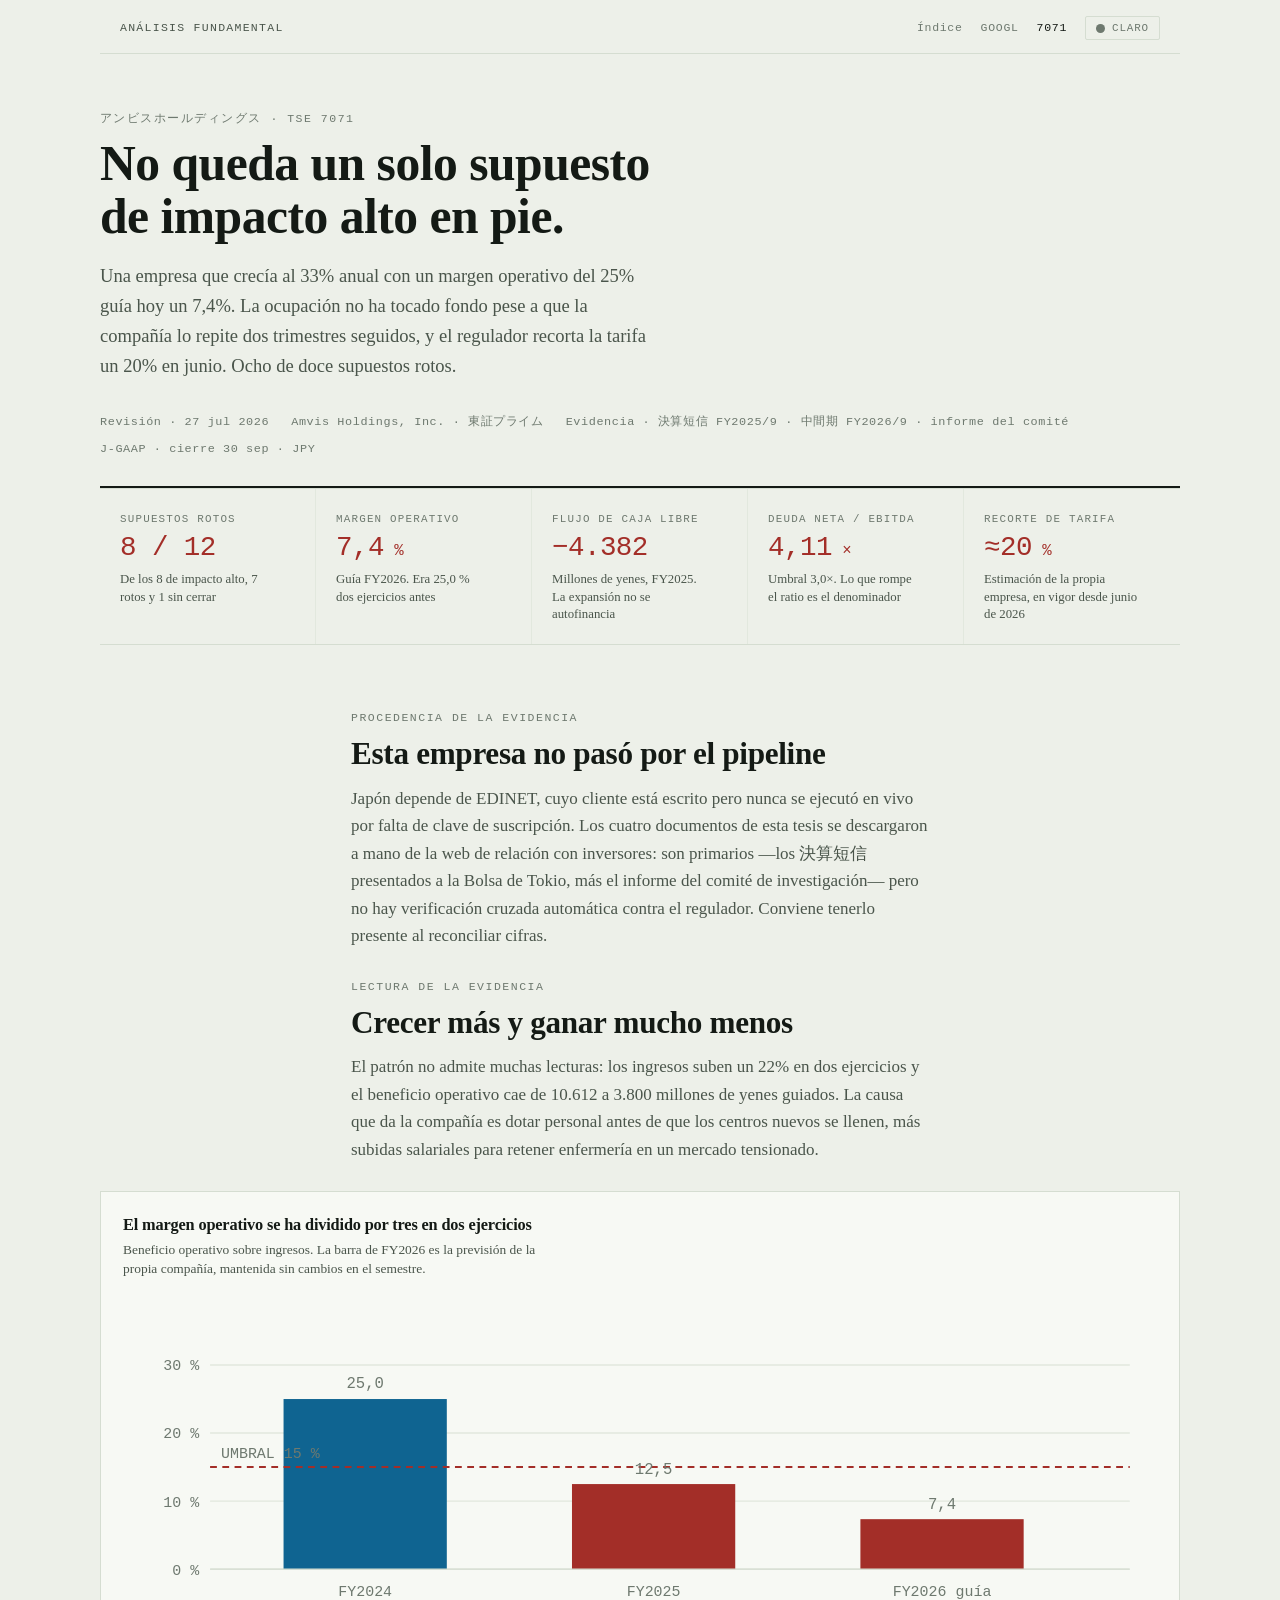
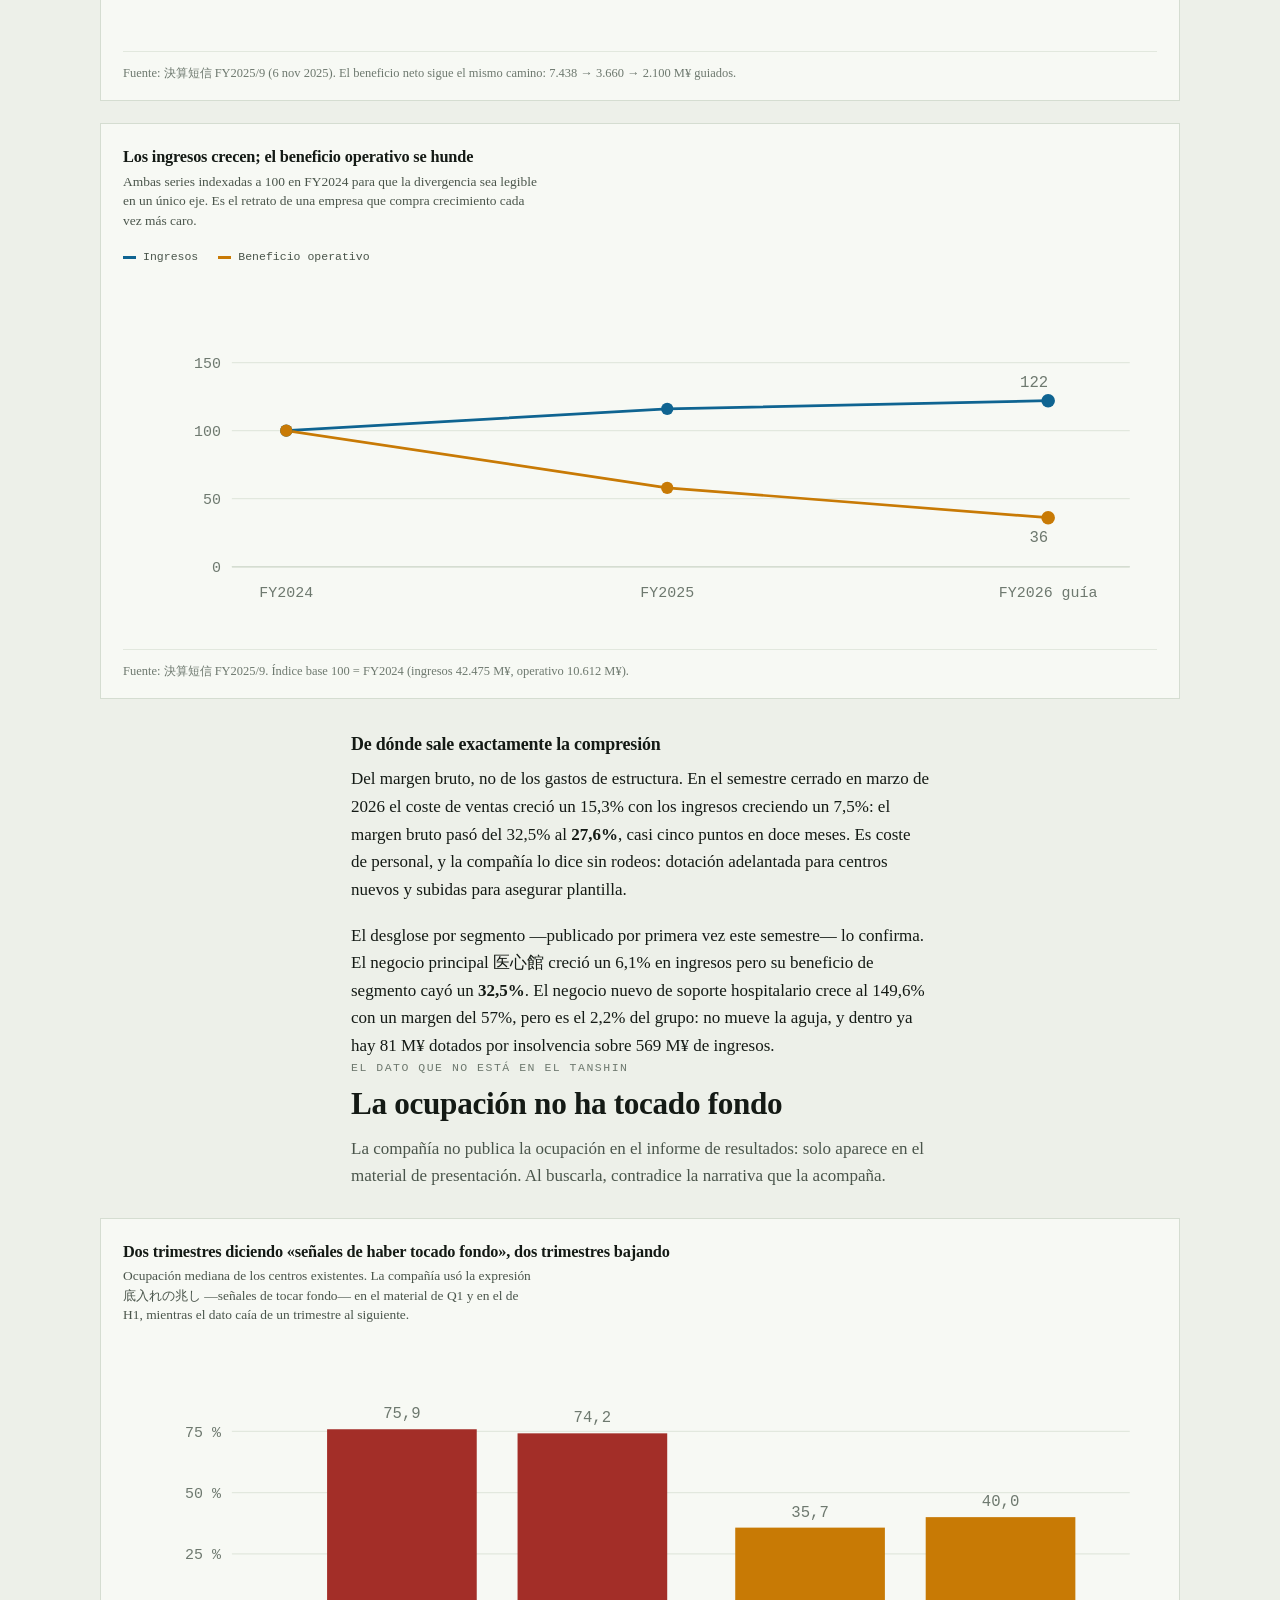
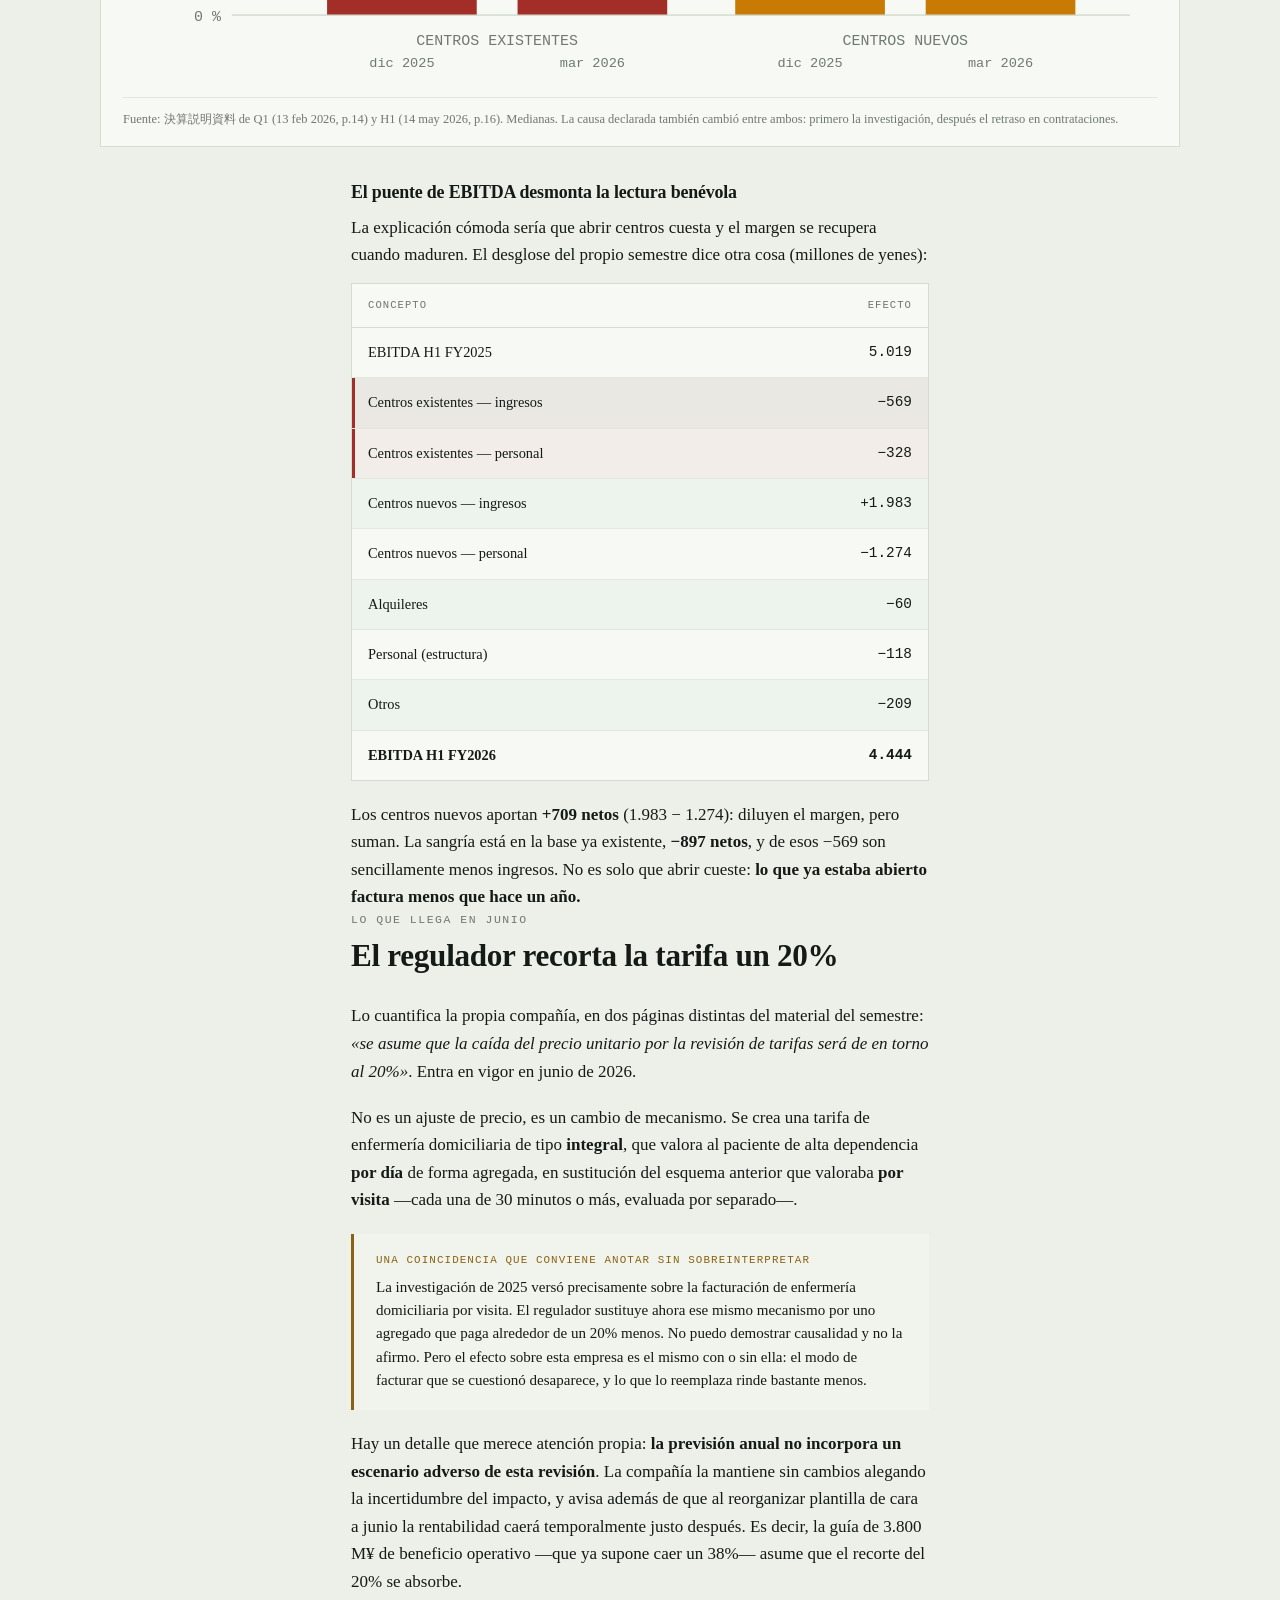
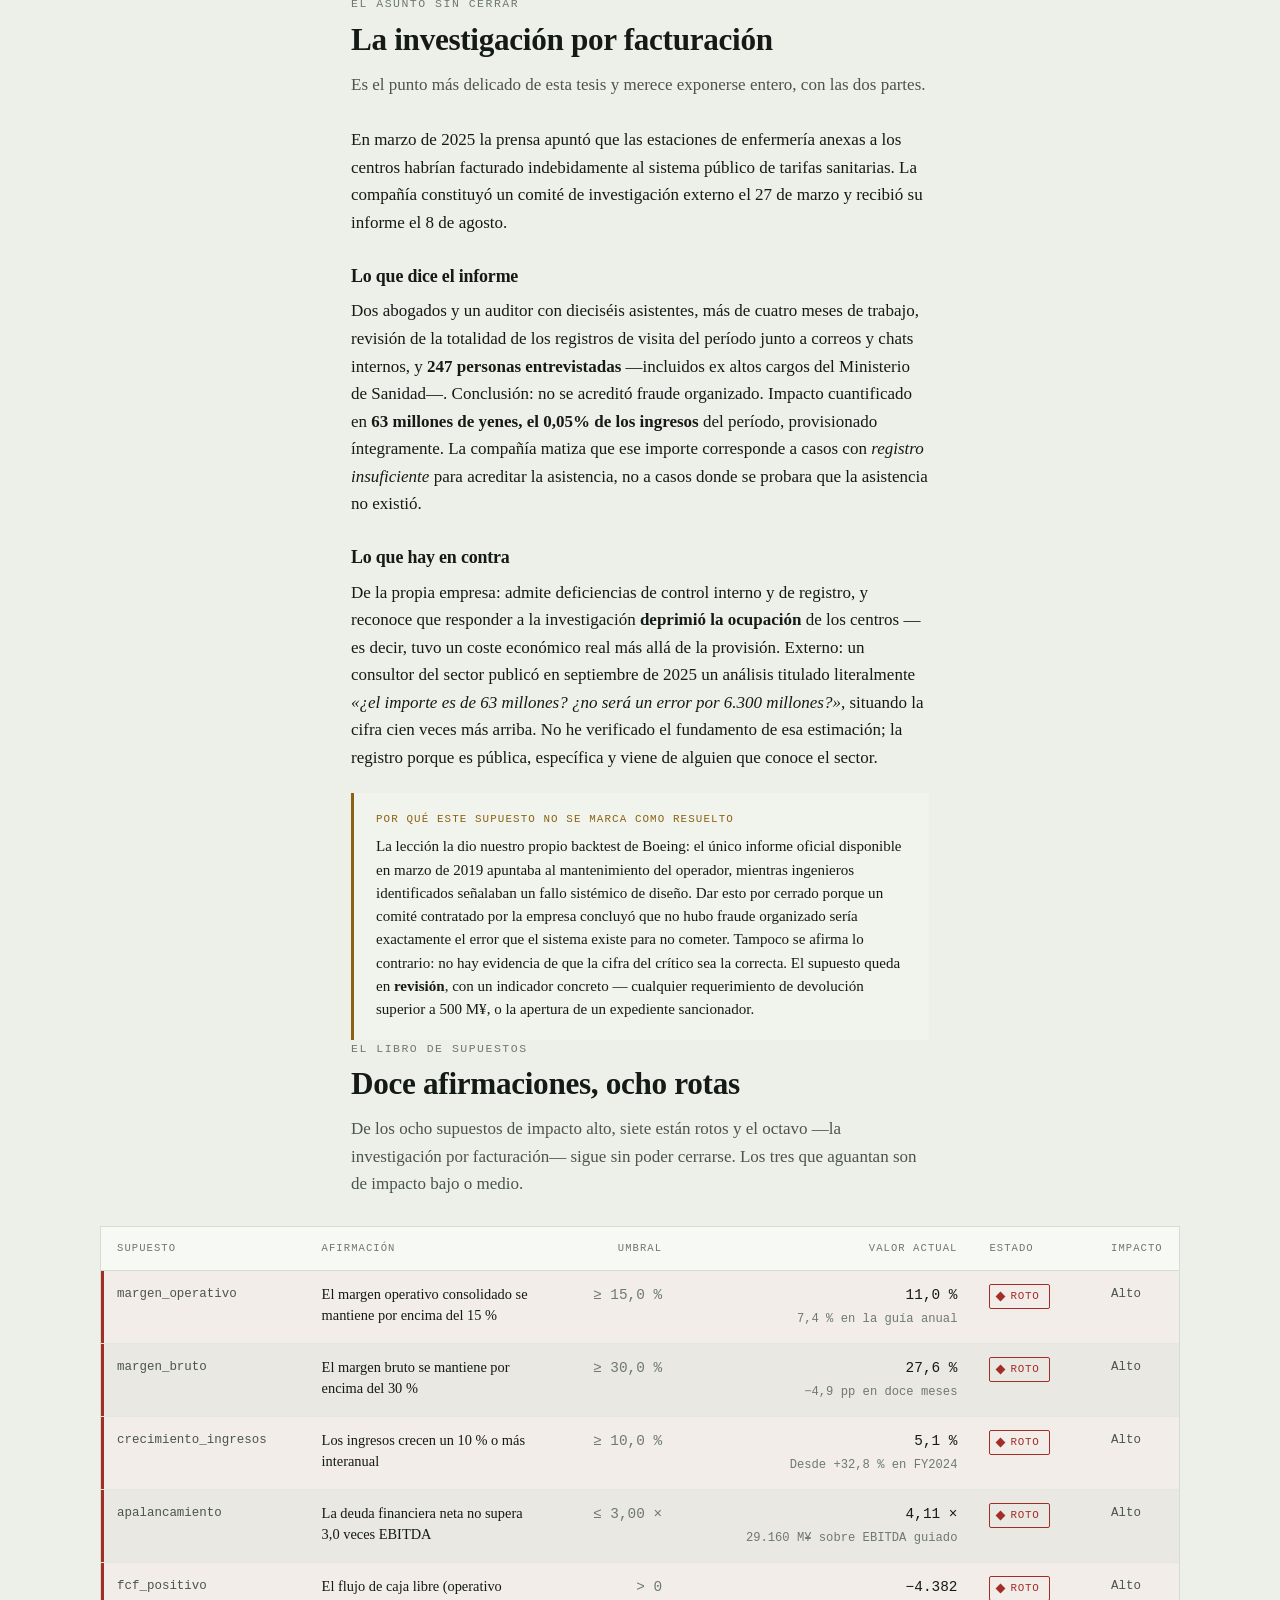
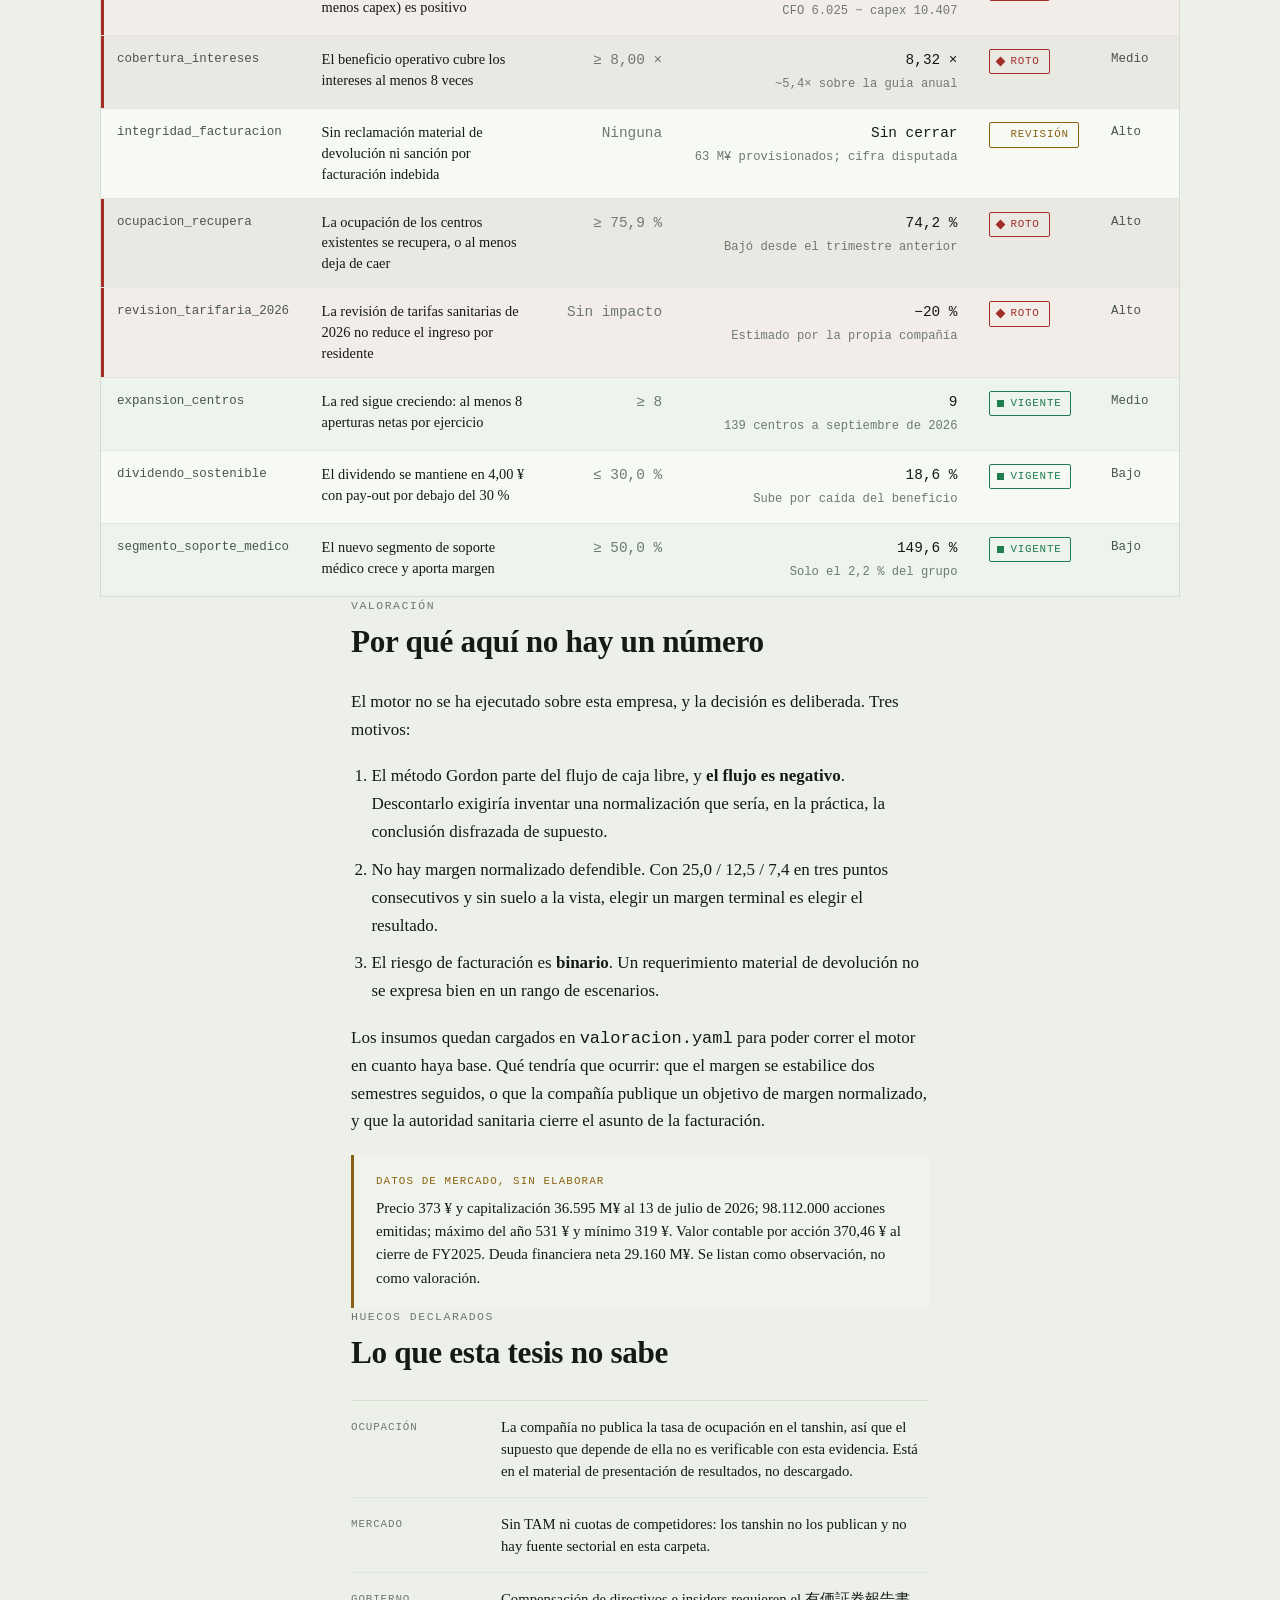
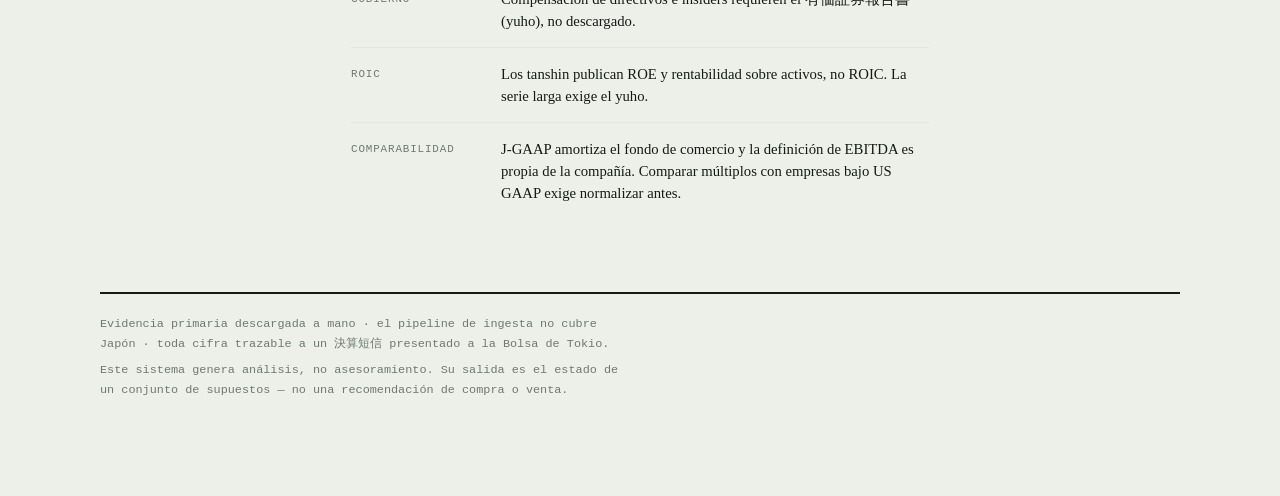
==== commit 9dca00c1: "7071: ocupación y recorte de tarifa — pasa a 8 de 12 rotos La ocupación no está en el informe de res" ====
--- a/7071/index.html
+++ b/7071/index.html
@@ -31,7 +31,7 @@
   <header class="masthead">
     <span class="eyebrow">アンビスホールディングス · TSE 7071</span>
     <h1>No queda un solo supuesto<br>de impacto alto en pie.</h1>
-    <p class="lede">Una empresa que crecía al 33% anual con un margen operativo del 25% guía hoy un 7,4%, con el flujo de caja libre en negativo y una investigación por facturación al sistema sanitario todavía sin cerrar. Seis de doce supuestos rotos.</p>
+    <p class="lede">Una empresa que crecía al 33% anual con un margen operativo del 25% guía hoy un 7,4%. La ocupación no ha tocado fondo pese a que la compañía lo repite dos trimestres seguidos, y el regulador recorta la tarifa un 20% en junio. Ocho de doce supuestos rotos.</p>
     <div class="dateline">
       <span>Revisión · 27 jul 2026</span>
       <span>Amvis Holdings, Inc. · 東証プライム</span>
@@ -45,8 +45,8 @@
   <div class="state-strip">
     <div class="state-cell">
       <span class="k">Supuestos rotos</span>
-      <span class="v num is-broken">6 / 12</span>
-      <span class="sub">Más 3 en revisión. Los 3 vigentes son de impacto bajo o medio</span>
+      <span class="v num is-broken">8 / 12</span>
+      <span class="sub">De los 8 de impacto alto, 7 rotos y 1 sin cerrar</span>
     </div>
     <div class="state-cell">
       <span class="k">Margen operativo</span>
@@ -64,9 +64,9 @@
       <span class="sub">Umbral 3,0×. Lo que rompe el ratio es el denominador</span>
     </div>
     <div class="state-cell">
-      <span class="k">Facturación sanitaria</span>
-      <span class="v num" style="color:var(--warn)">Abierto</span>
-      <span class="sub">Comité: 63 M¥. Un crítico del sector: cien veces más</span>
+      <span class="k">Recorte de tarifa</span>
+      <span class="v num is-broken">≈20<span class="u"> %</span></span>
+      <span class="sub">Estimación de la propia empresa, en vigor desde junio de 2026</span>
     </div>
   </div>
 </div>
@@ -172,6 +172,90 @@
 
 <section class="wide">
   <div class="col section-head">
+    <span class="eyebrow">El dato que no está en el tanshin</span>
+    <h2>La ocupación no ha tocado fondo</h2>
+    <p>La compañía no publica la ocupación en el informe de resultados: solo aparece en el material de presentación. Al buscarla, contradice la narrativa que la acompaña.</p>
+  </div>
+
+  <figure class="chart-card">
+    <h3 class="chart-title">Dos trimestres diciendo «señales de haber tocado fondo», dos trimestres bajando</h3>
+    <p class="chart-sub">Ocupación mediana de los centros existentes. La compañía usó la expresión 底入れの兆し —señales de tocar fondo— en el material de Q1 y en el de H1, mientras el dato caía de un trimestre al siguiente.</p>
+    <div class="chart-scroll">
+      <svg class="chart" viewBox="0 0 760 250" role="img" aria-label="Ocupación de centros existentes: 75,9% en diciembre de 2025 y 74,2% en marzo de 2026. Centros nuevos: 35,7% y 40,0%.">
+        <line class="gridline" x1="80" y1="200" x2="740" y2="200"/>
+        <line class="gridline" x1="80" y1="155" x2="740" y2="155"/>
+        <line class="gridline" x1="80" y1="110" x2="740" y2="110"/>
+        <line class="gridline" x1="80" y1="65" x2="740" y2="65"/>
+        <text x="72" y="204" text-anchor="end">0 %</text>
+        <text x="72" y="159" text-anchor="end">25 %</text>
+        <text x="72" y="114" text-anchor="end">50 %</text>
+        <text x="72" y="69" text-anchor="end">75 %</text>
+
+        <rect class="hit" x="150" y="63.4" width="110" height="136.6" fill="var(--broken)" data-k="Existentes · Q1 (dic 2025)" data-v="75,9 % — mediana"/>
+        <rect class="hit" x="290" y="66.4" width="110" height="133.6" fill="var(--broken)" data-k="Existentes · H1 (mar 2026)" data-v="74,2 % — bajó 1,7 puntos"/>
+        <rect class="hit" x="450" y="135.7" width="110" height="64.3" fill="var(--s2)" data-k="Nuevos · Q1 (dic 2025)" data-v="35,7 % — mediana"/>
+        <rect class="hit" x="590" y="128" width="110" height="72" fill="var(--s2)" data-k="Nuevos · H1 (mar 2026)" data-v="40,0 % — sube desde nivel muy bajo"/>
+
+        <text class="val" x="205" y="55" text-anchor="middle" fill="var(--broken)">75,9</text>
+        <text class="val" x="345" y="58" text-anchor="middle" fill="var(--broken)">74,2</text>
+        <text class="val" x="505" y="128" text-anchor="middle" fill="var(--ink-2)">35,7</text>
+        <text class="val" x="645" y="120" text-anchor="middle" fill="var(--ink-2)">40,0</text>
+
+        <text x="275" y="222" text-anchor="middle">CENTROS EXISTENTES</text>
+        <text x="575" y="222" text-anchor="middle">CENTROS NUEVOS</text>
+        <text x="205" y="238" text-anchor="middle" style="font-size:10px">dic 2025</text>
+        <text x="345" y="238" text-anchor="middle" style="font-size:10px">mar 2026</text>
+        <text x="505" y="238" text-anchor="middle" style="font-size:10px">dic 2025</text>
+        <text x="645" y="238" text-anchor="middle" style="font-size:10px">mar 2026</text>
+        <line class="axis" x1="80" y1="200" x2="740" y2="200"/>
+      </svg>
+    </div>
+    <figcaption>Fuente: 決算説明資料 de Q1 (13 feb 2026, p.14) y H1 (14 may 2026, p.16). Medianas. La causa declarada también cambió entre ambos: primero la investigación, después el retraso en contrataciones.</figcaption>
+  </figure>
+
+  <div class="col" style="margin-top:34px">
+    <h3 style="margin-bottom:0.5em">El puente de EBITDA desmonta la lectura benévola</h3>
+    <p>La explicación cómoda sería que abrir centros cuesta y el margen se recupera cuando maduren. El desglose del propio semestre dice otra cosa (millones de yenes):</p>
+  </div>
+  <div class="col">
+    <div class="ledger" style="margin-top:14px">
+      <table class="grid" style="min-width:420px">
+        <thead><tr><th>Concepto</th><th class="r">Efecto</th></tr></thead>
+        <tbody>
+          <tr><td>EBITDA H1 FY2025</td><td class="r figure">5.019</td></tr>
+          <tr class="broken"><td>Centros existentes — ingresos</td><td class="r figure">−569</td></tr>
+          <tr class="broken"><td>Centros existentes — personal</td><td class="r figure">−328</td></tr>
+          <tr><td>Centros nuevos — ingresos</td><td class="r figure">+1.983</td></tr>
+          <tr><td>Centros nuevos — personal</td><td class="r figure">−1.274</td></tr>
+          <tr><td>Alquileres</td><td class="r figure">−60</td></tr>
+          <tr><td>Personal (estructura)</td><td class="r figure">−118</td></tr>
+          <tr><td>Otros</td><td class="r figure">−209</td></tr>
+          <tr><td><strong>EBITDA H1 FY2026</strong></td><td class="r figure"><strong>4.444</strong></td></tr>
+        </tbody>
+      </table>
+    </div>
+    <p style="margin-top:20px">Los centros nuevos aportan <strong>+709 netos</strong> (1.983 − 1.274): diluyen el margen, pero suman. La sangría está en la base ya existente, <strong>−897 netos</strong>, y de esos −569 son sencillamente menos ingresos. No es solo que abrir cueste: <strong>lo que ya estaba abierto factura menos que hace un año.</strong></p>
+  </div>
+</section>
+
+<section class="wide">
+  <div class="col section-head">
+    <span class="eyebrow">Lo que llega en junio</span>
+    <h2>El regulador recorta la tarifa un 20%</h2>
+  </div>
+  <div class="col">
+    <p>Lo cuantifica la propia compañía, en dos páginas distintas del material del semestre: <em>«se asume que la caída del precio unitario por la revisión de tarifas será de en torno al 20%»</em>. Entra en vigor en junio de 2026.</p>
+    <p>No es un ajuste de precio, es un cambio de mecanismo. Se crea una tarifa de enfermería domiciliaria de tipo <strong>integral</strong>, que valora al paciente de alta dependencia <strong>por día</strong> de forma agregada, en sustitución del esquema anterior que valoraba <strong>por visita</strong> —cada una de 30 minutos o más, evaluada por separado—.</p>
+    <div class="callout" style="margin-top:20px">
+      <span class="lbl">Una coincidencia que conviene anotar sin sobreinterpretar</span>
+      <p style="margin:0">La investigación de 2025 versó precisamente sobre la facturación de enfermería domiciliaria por visita. El regulador sustituye ahora ese mismo mecanismo por uno agregado que paga alrededor de un 20% menos. No puedo demostrar causalidad y no la afirmo. Pero el efecto sobre esta empresa es el mismo con o sin ella: el modo de facturar que se cuestionó desaparece, y lo que lo reemplaza rinde bastante menos.</p>
+    </div>
+    <p style="margin-top:20px">Hay un detalle que merece atención propia: <strong>la previsión anual no incorpora un escenario adverso de esta revisión</strong>. La compañía la mantiene sin cambios alegando la incertidumbre del impacto, y avisa además de que al reorganizar plantilla de cara a junio la rentabilidad caerá temporalmente justo después. Es decir, la guía de 3.800 M¥ de beneficio operativo —que ya supone caer un 38%— asume que el recorte del 20% se absorbe.</p>
+  </div>
+</section>
+
+<section class="wide">
+  <div class="col section-head">
     <span class="eyebrow">El asunto sin cerrar</span>
     <h2>La investigación por facturación</h2>
     <p>Es el punto más delicado de esta tesis y merece exponerse entero, con las dos partes.</p>
@@ -196,8 +280,8 @@
 <section class="wide">
   <div class="col section-head">
     <span class="eyebrow">El libro de supuestos</span>
-    <h2>Doce afirmaciones, seis rotas</h2>
-    <p>Ninguno de los supuestos de impacto alto sigue vigente: están rotos o en revisión. Los tres que aguantan son de impacto bajo o medio.</p>
+    <h2>Doce afirmaciones, ocho rotas</h2>
+    <p>De los ocho supuestos de impacto alto, siete están rotos y el octavo —la investigación por facturación— sigue sin poder cerrarse. Los tres que aguantan son de impacto bajo o medio.</p>
   </div>
 
   <div class="ledger">
@@ -257,19 +341,19 @@
           <td class="r figure">Sin cerrar<span class="delta">63 M¥ provisionados; cifra disputada</span></td>
           <td><span class="pill" style="color:var(--warn)"><i class="dot" style="border-radius:50%"></i>Revisión</span></td><td class="sid">Alto</td>
         </tr>
-        <tr>
+        <tr class="broken">
           <td class="sid">ocupacion_recupera</td>
-          <td class="stmt">La ocupación se recupera tras la caída ligada a la investigación</td>
-          <td class="r figure thr">Recuperación</td>
-          <td class="r figure">No publicada<span class="delta">No consta en el tanshin</span></td>
-          <td><span class="pill" style="color:var(--warn)"><i class="dot" style="border-radius:50%"></i>Revisión</span></td><td class="sid">Alto</td>
-        </tr>
-        <tr>
+          <td class="stmt">La ocupación de los centros existentes se recupera, o al menos deja de caer</td>
+          <td class="r figure thr">≥ 75,9 %</td>
+          <td class="r figure">74,2 %<span class="delta">Bajó desde el trimestre anterior</span></td>
+          <td><span class="pill no"><i class="dot"></i>Roto</span></td><td class="sid">Alto</td>
+        </tr>
+        <tr class="broken">
           <td class="sid">revision_tarifaria_2026</td>
           <td class="stmt">La revisión de tarifas sanitarias de 2026 no reduce el ingreso por residente</td>
           <td class="r figure thr">Sin impacto</td>
-          <td class="r figure">Pendiente<span class="delta">Citada por la empresa como presión</span></td>
-          <td><span class="pill" style="color:var(--warn)"><i class="dot" style="border-radius:50%"></i>Revisión</span></td><td class="sid">Alto</td>
+          <td class="r figure">−20 %<span class="delta">Estimado por la propia compañía</span></td>
+          <td><span class="pill no"><i class="dot"></i>Roto</span></td><td class="sid">Alto</td>
         </tr>
         <tr>
           <td class="sid">expansion_centros</td>
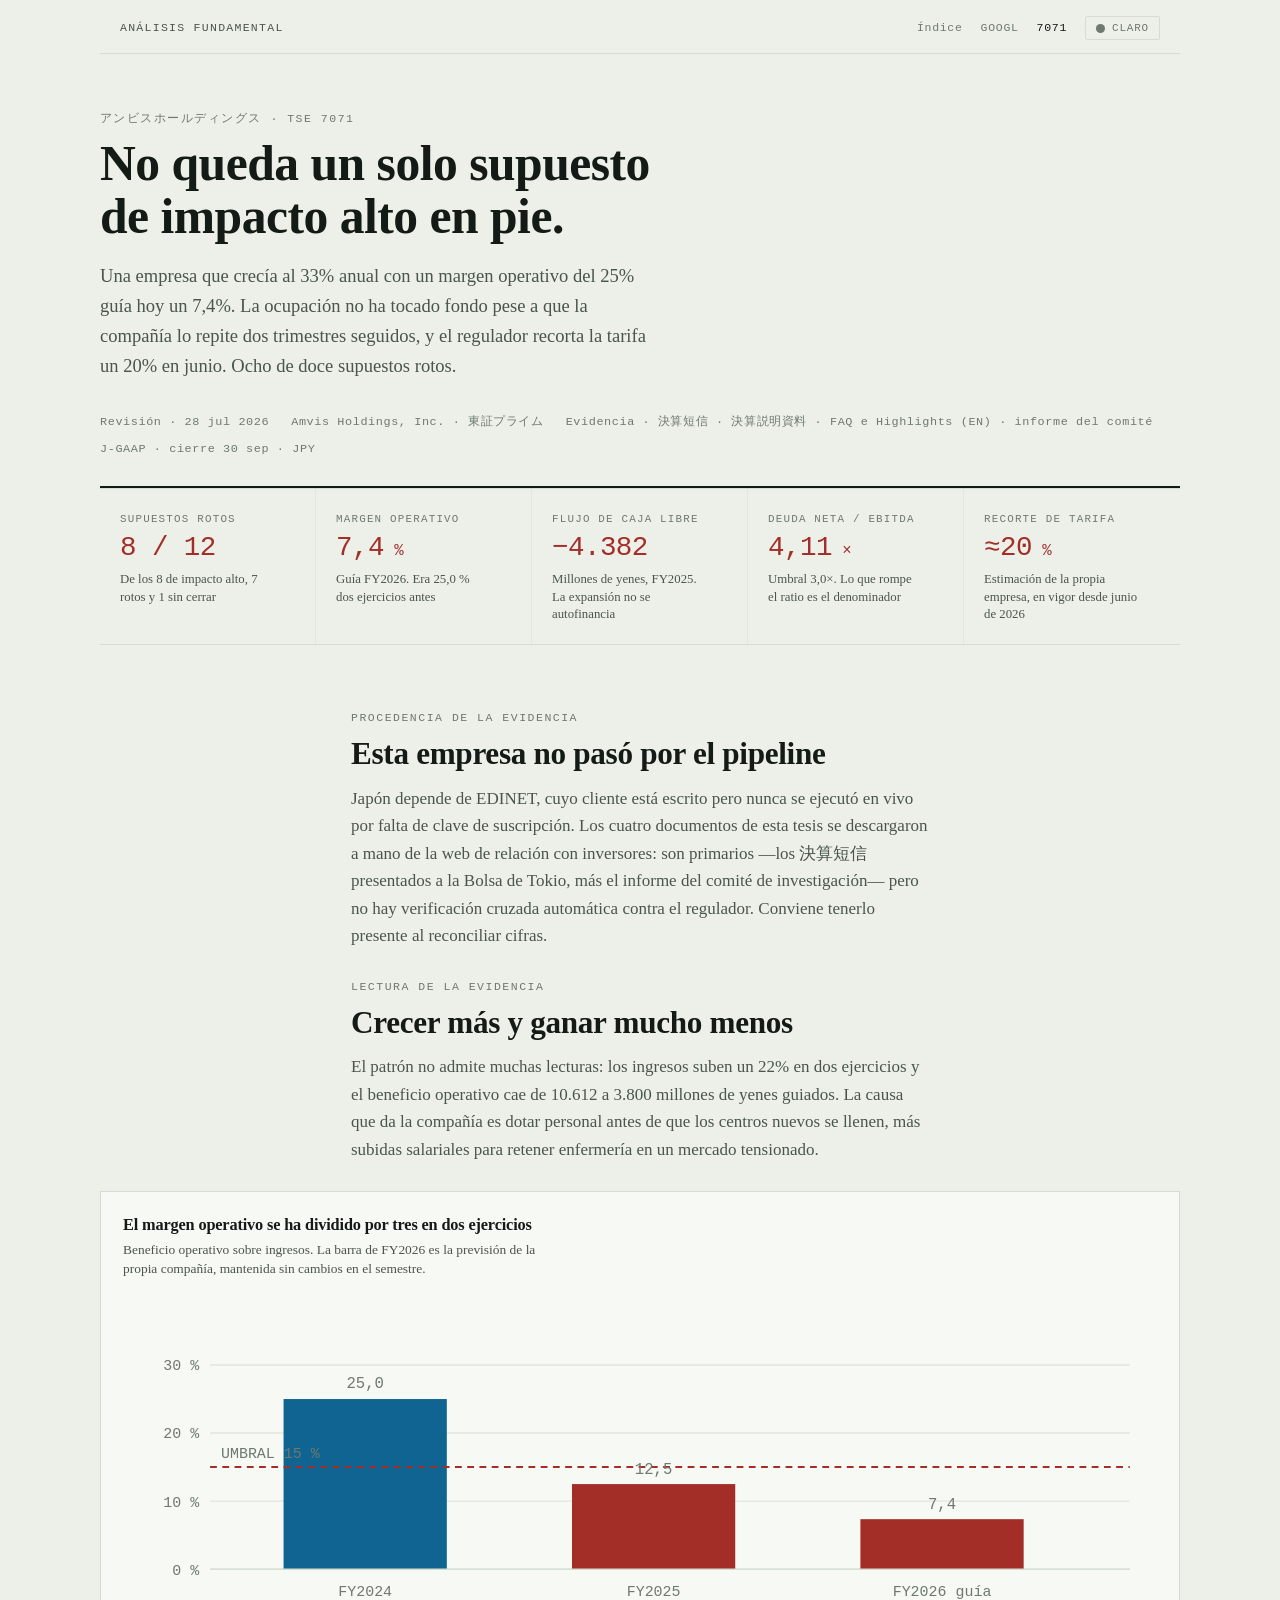
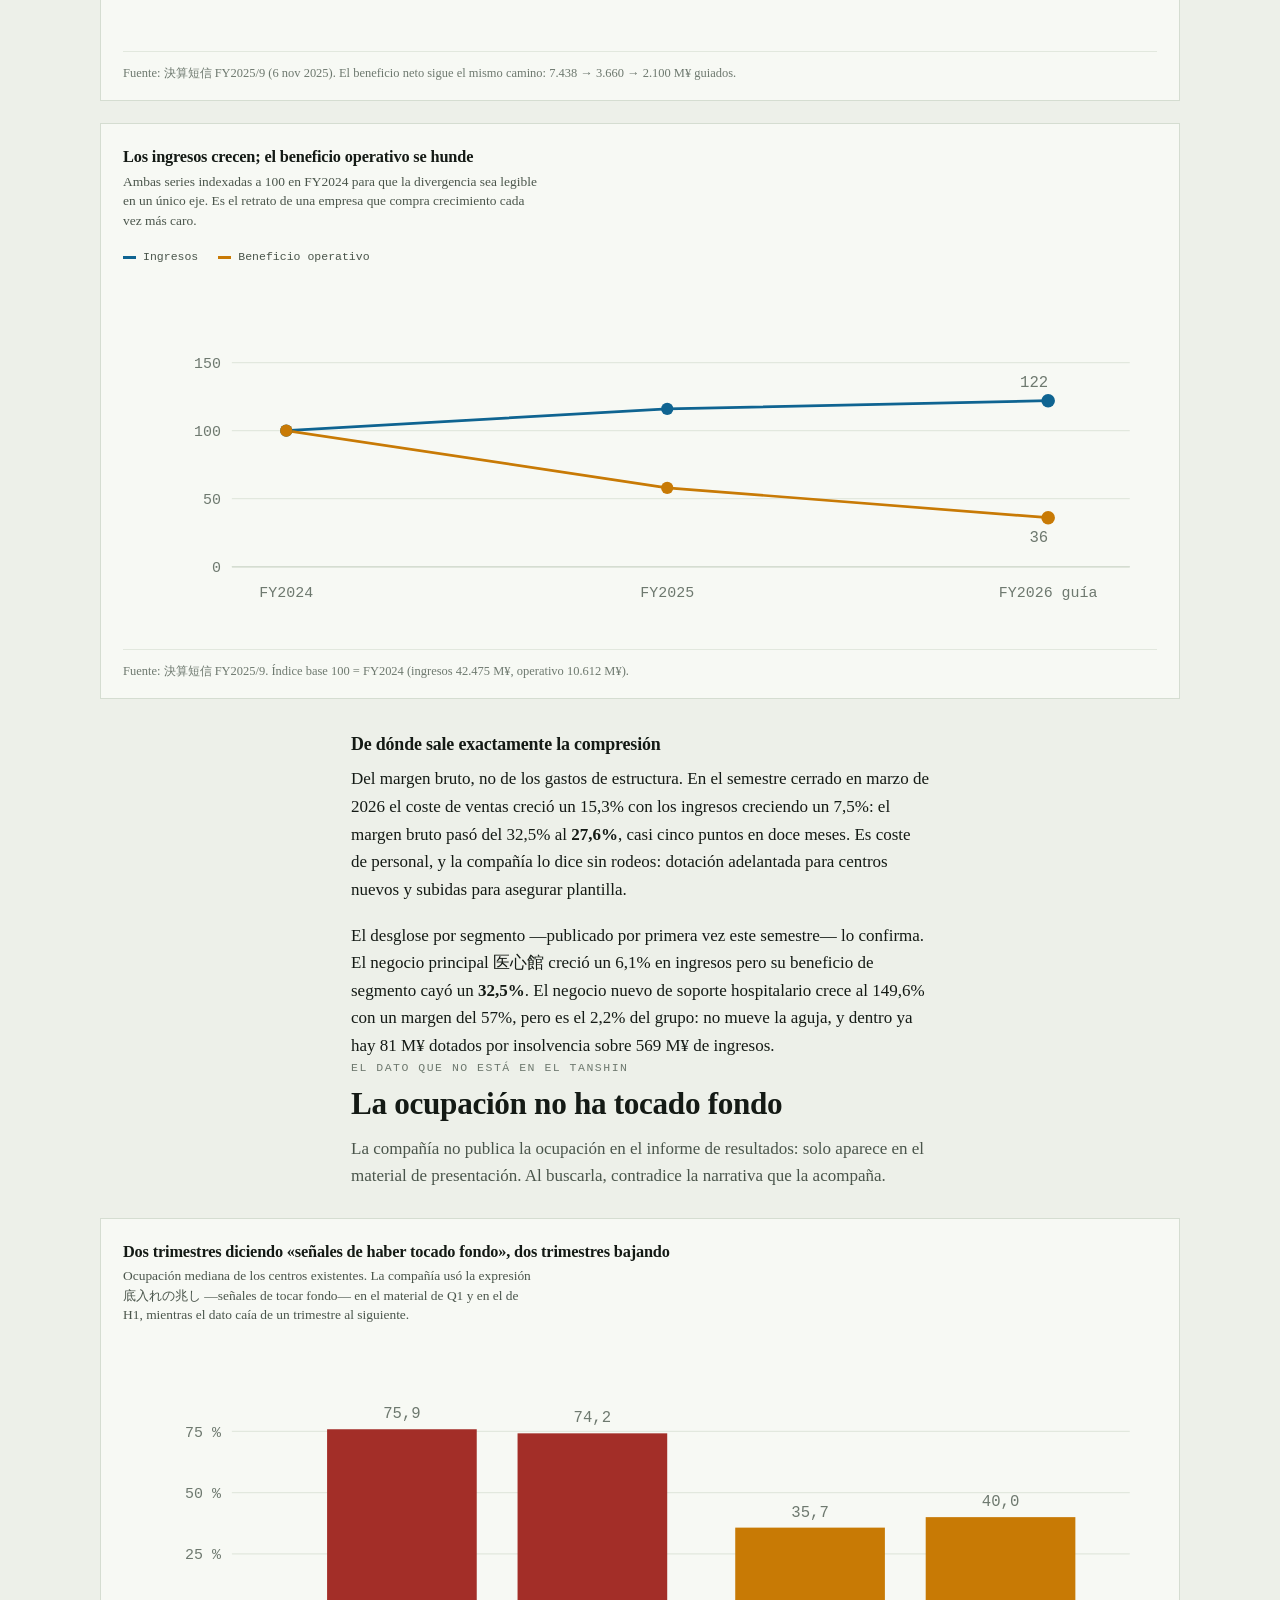
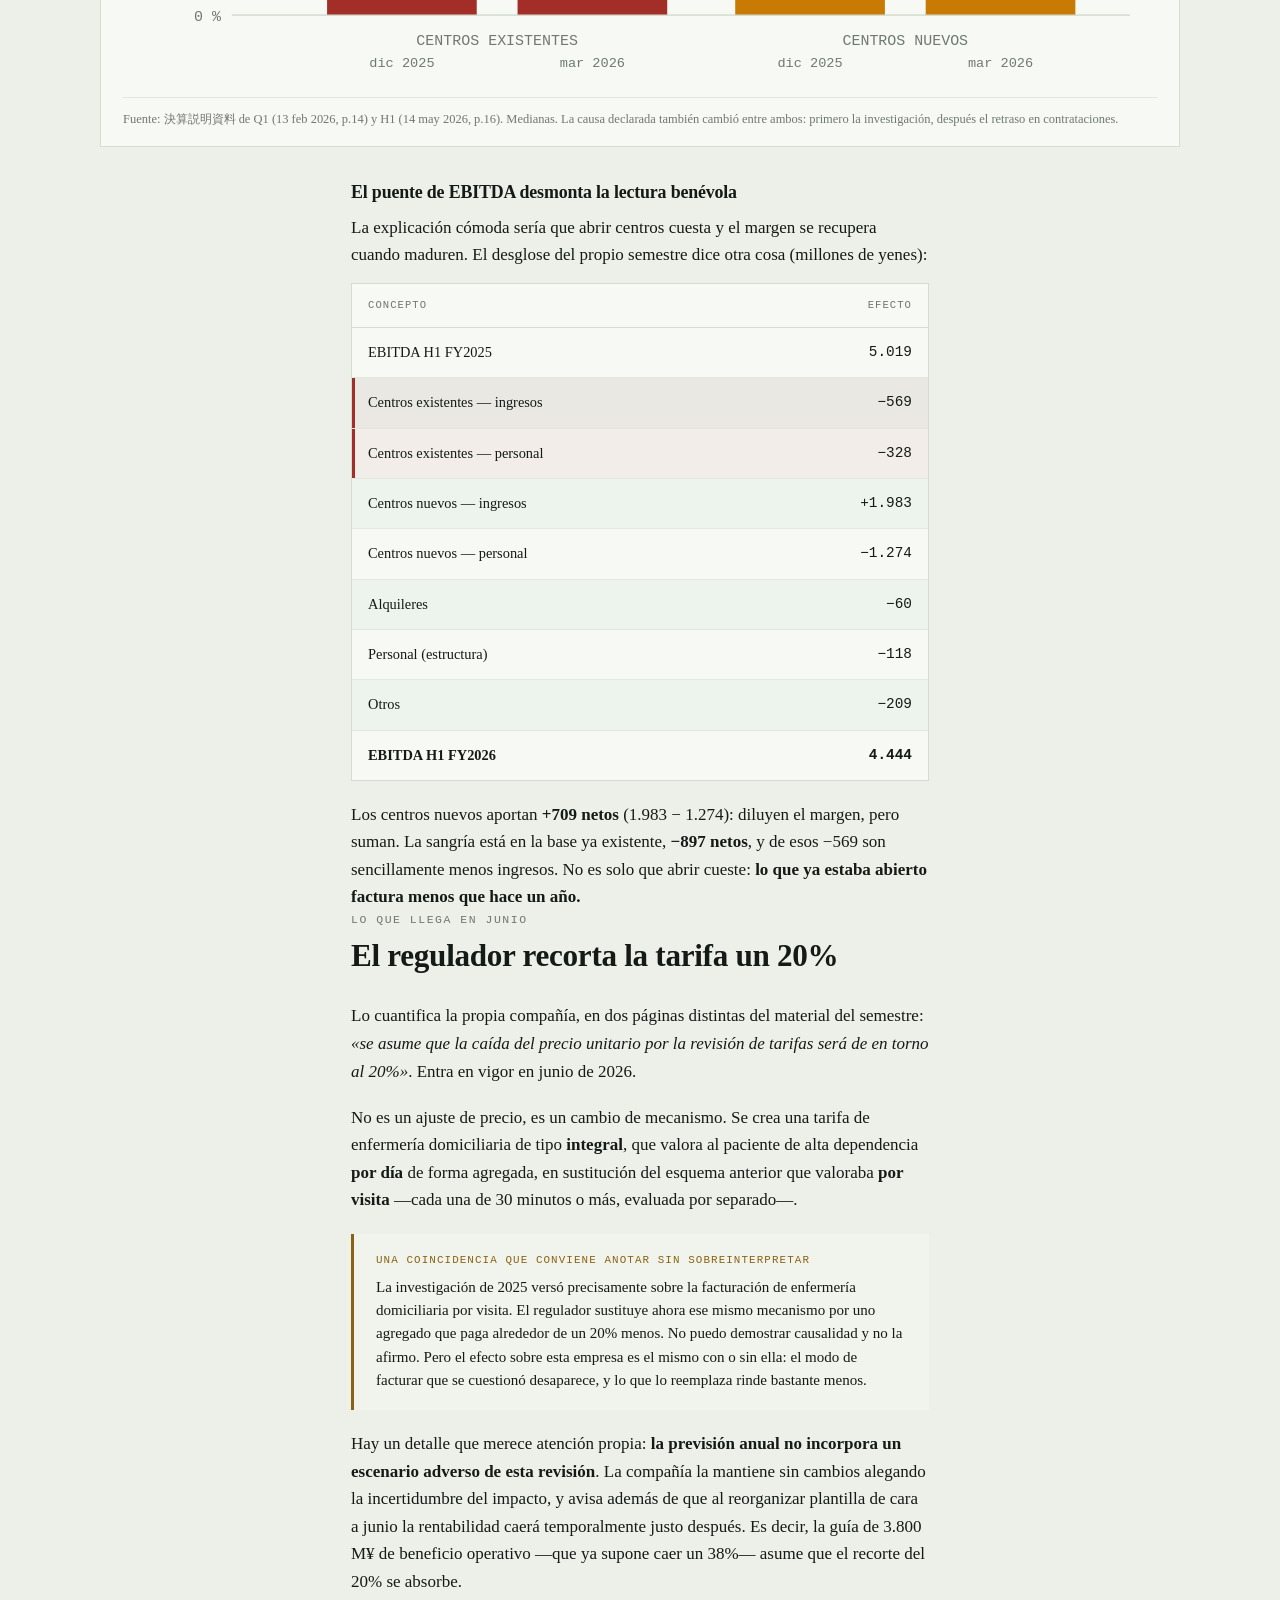
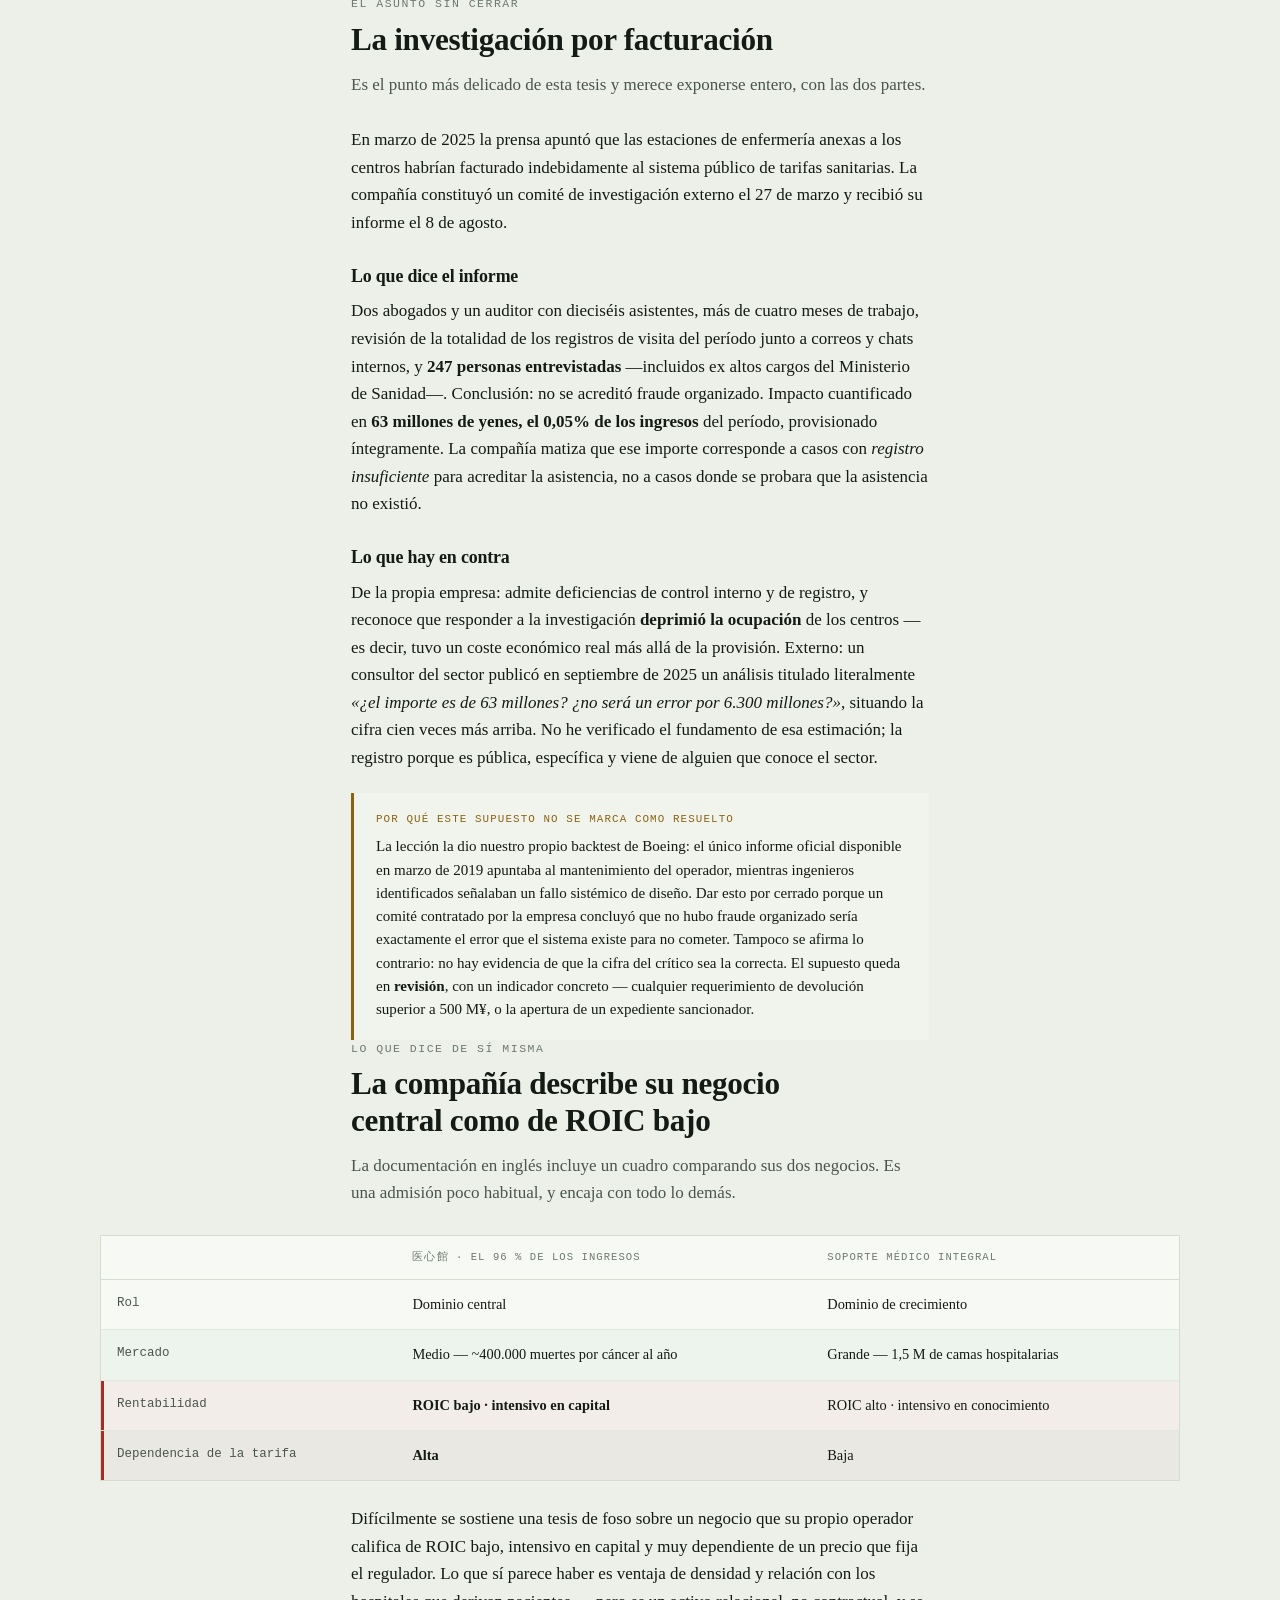
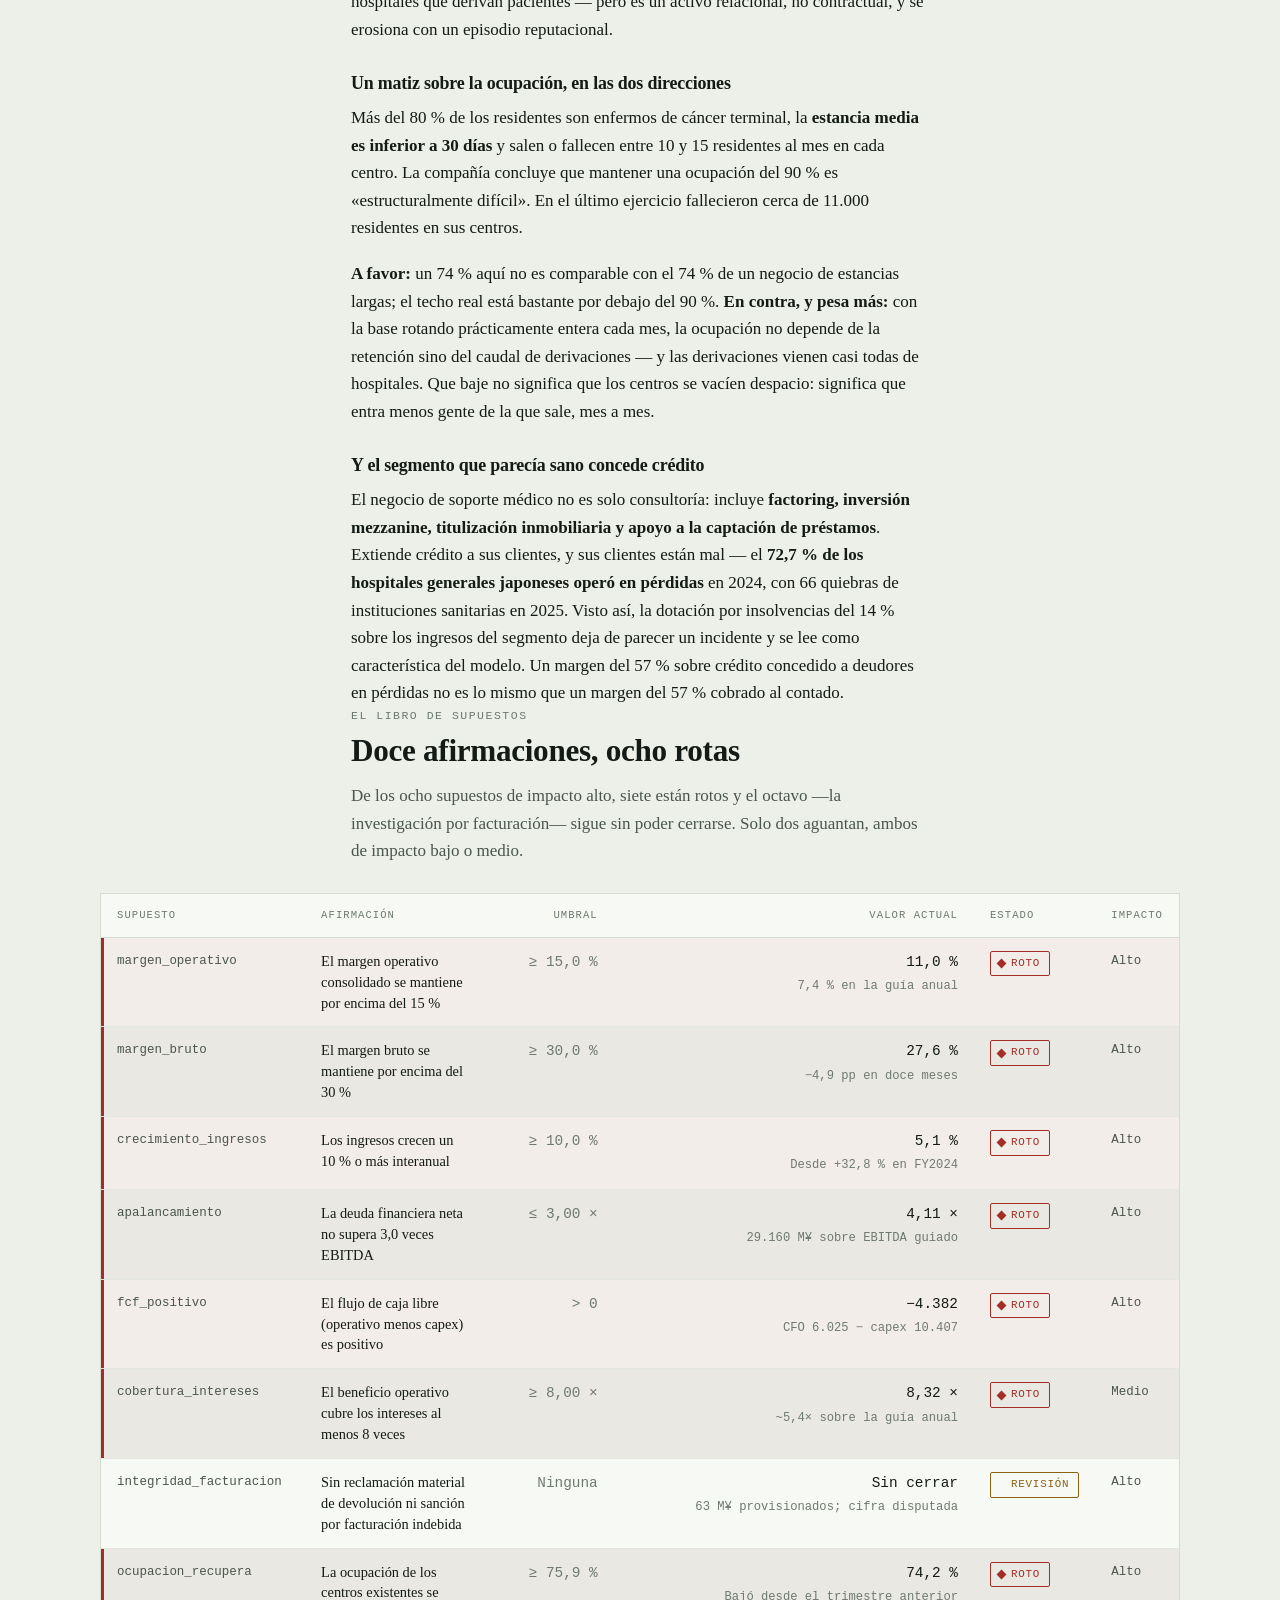
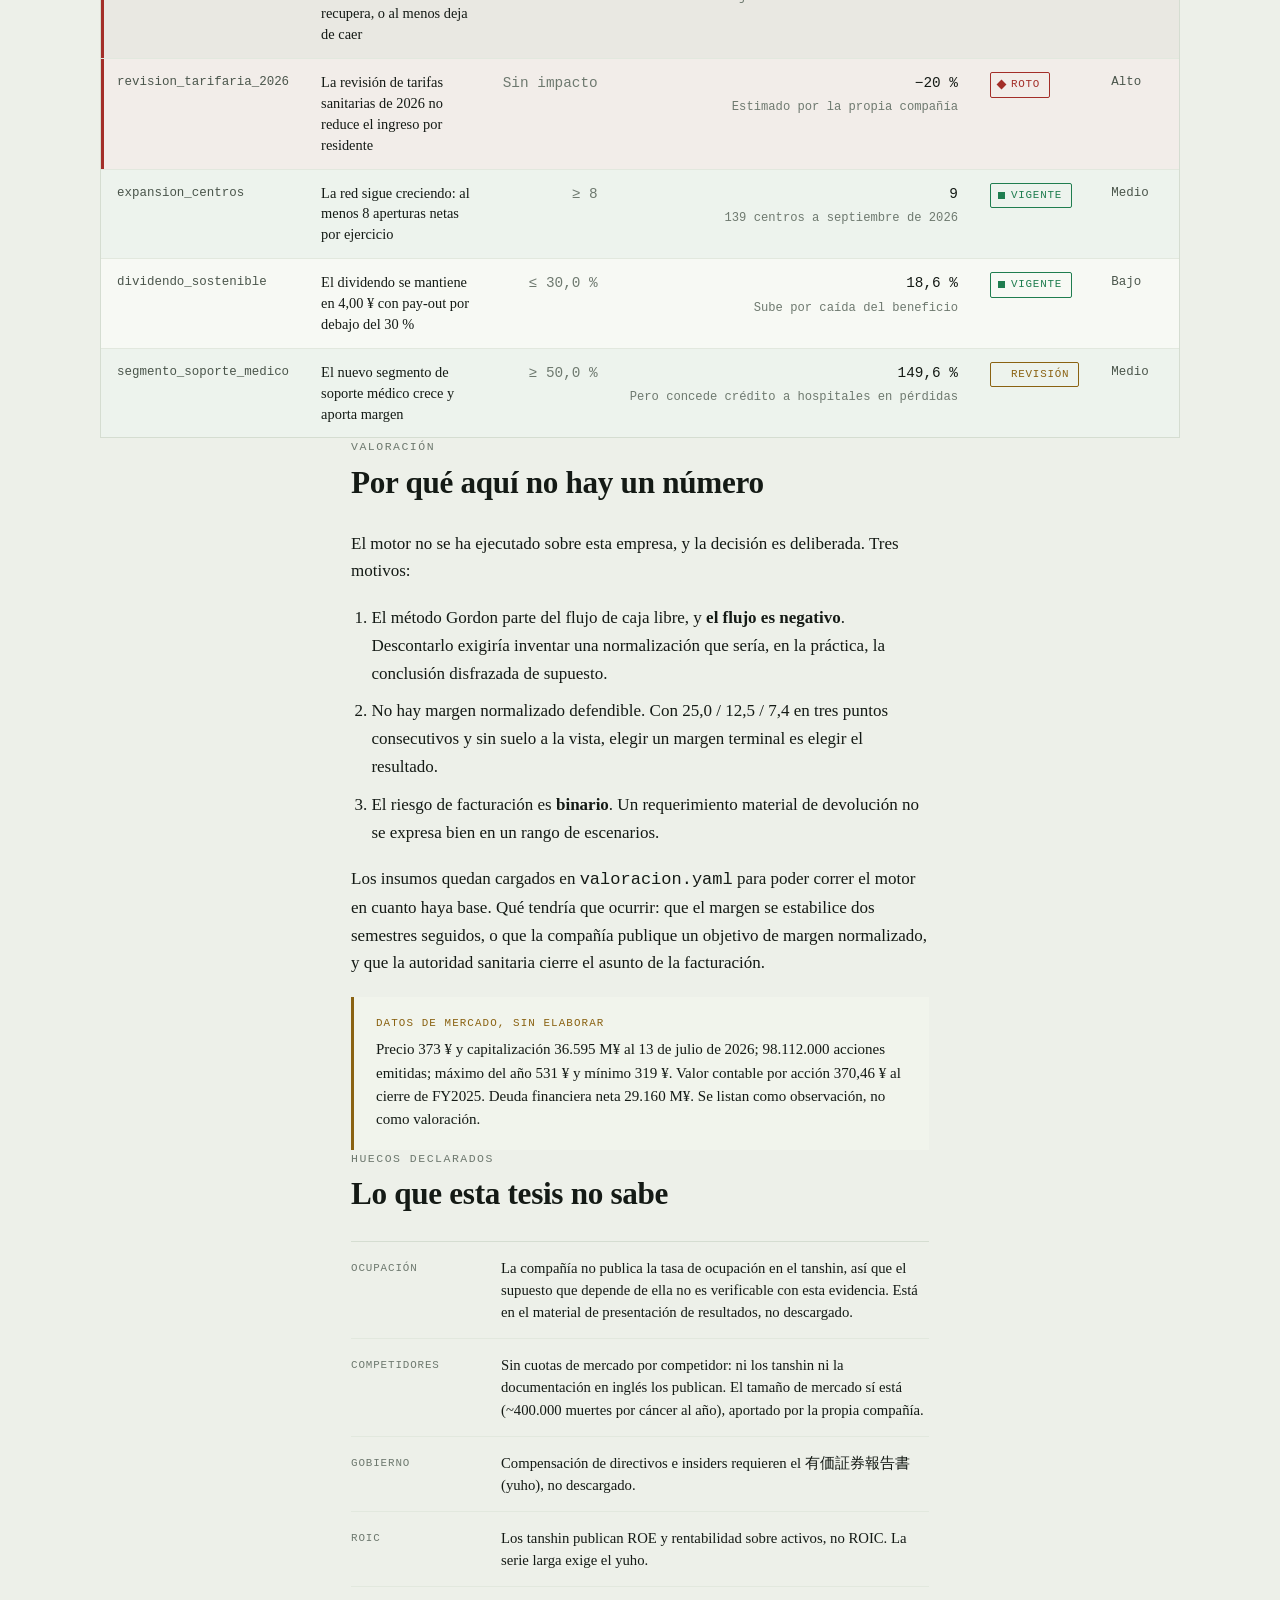
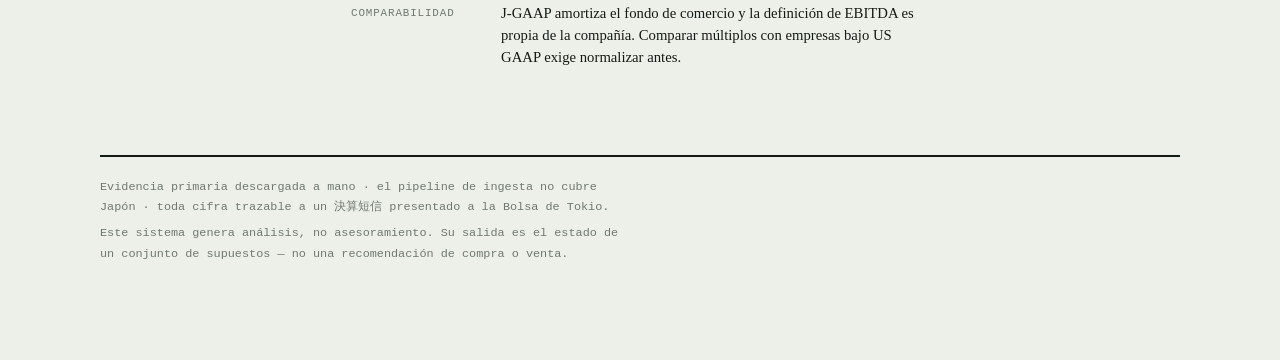
==== commit 3a222c5c: "7071: incorporar lo que aporta la documentación en inglés La IR en inglés publica un FAQ y unos High" ====
--- a/7071/index.html
+++ b/7071/index.html
@@ -33,9 +33,9 @@
     <h1>No queda un solo supuesto<br>de impacto alto en pie.</h1>
     <p class="lede">Una empresa que crecía al 33% anual con un margen operativo del 25% guía hoy un 7,4%. La ocupación no ha tocado fondo pese a que la compañía lo repite dos trimestres seguidos, y el regulador recorta la tarifa un 20% en junio. Ocho de doce supuestos rotos.</p>
     <div class="dateline">
-      <span>Revisión · 27 jul 2026</span>
+      <span>Revisión · 28 jul 2026</span>
       <span>Amvis Holdings, Inc. · 東証プライム</span>
-      <span>Evidencia · 決算短信 FY2025/9 · 中間期 FY2026/9 · informe del comité</span>
+      <span>Evidencia · 決算短信 · 決算説明資料 · FAQ e Highlights (EN) · informe del comité</span>
       <span>J-GAAP · cierre 30 sep · JPY</span>
     </div>
   </header>
@@ -279,9 +279,38 @@
 
 <section class="wide">
   <div class="col section-head">
+    <span class="eyebrow">Lo que dice de sí misma</span>
+    <h2>La compañía describe su negocio central como de ROIC bajo</h2>
+    <p>La documentación en inglés incluye un cuadro comparando sus dos negocios. Es una admisión poco habitual, y encaja con todo lo demás.</p>
+  </div>
+  <div class="ledger">
+    <table class="grid" style="min-width:560px">
+      <thead><tr><th></th><th>医心館 · el 96 % de los ingresos</th><th>Soporte médico integral</th></tr></thead>
+      <tbody>
+        <tr><td class="sid">Rol</td><td>Dominio central</td><td>Dominio de crecimiento</td></tr>
+        <tr><td class="sid">Mercado</td><td>Medio — ~400.000 muertes por cáncer al año</td><td>Grande — 1,5 M de camas hospitalarias</td></tr>
+        <tr class="broken"><td class="sid">Rentabilidad</td><td><strong>ROIC bajo · intensivo en capital</strong></td><td>ROIC alto · intensivo en conocimiento</td></tr>
+        <tr class="broken"><td class="sid">Dependencia de la tarifa</td><td><strong>Alta</strong></td><td>Baja</td></tr>
+      </tbody>
+    </table>
+  </div>
+  <div class="col" style="margin-top:24px">
+    <p>Difícilmente se sostiene una tesis de foso sobre un negocio que su propio operador califica de ROIC bajo, intensivo en capital y muy dependiente de un precio que fija el regulador. Lo que sí parece haber es ventaja de densidad y relación con los hospitales que derivan pacientes — pero es un activo relacional, no contractual, y se erosiona con un episodio reputacional.</p>
+
+    <h3 style="margin:1.6em 0 0.5em">Un matiz sobre la ocupación, en las dos direcciones</h3>
+    <p>Más del 80 % de los residentes son enfermos de cáncer terminal, la <strong>estancia media es inferior a 30 días</strong> y salen o fallecen entre 10 y 15 residentes al mes en cada centro. La compañía concluye que mantener una ocupación del 90 % es «estructuralmente difícil». En el último ejercicio fallecieron cerca de 11.000 residentes en sus centros.</p>
+    <p><strong>A favor:</strong> un 74 % aquí no es comparable con el 74 % de un negocio de estancias largas; el techo real está bastante por debajo del 90 %. <strong>En contra, y pesa más:</strong> con la base rotando prácticamente entera cada mes, la ocupación no depende de la retención sino del caudal de derivaciones — y las derivaciones vienen casi todas de hospitales. Que baje no significa que los centros se vacíen despacio: significa que entra menos gente de la que sale, mes a mes.</p>
+
+    <h3 style="margin:1.6em 0 0.5em">Y el segmento que parecía sano concede crédito</h3>
+    <p>El negocio de soporte médico no es solo consultoría: incluye <strong>factoring, inversión mezzanine, titulización inmobiliaria y apoyo a la captación de préstamos</strong>. Extiende crédito a sus clientes, y sus clientes están mal — el <strong>72,7 % de los hospitales generales japoneses operó en pérdidas</strong> en 2024, con 66 quiebras de instituciones sanitarias en 2025. Visto así, la dotación por insolvencias del 14 % sobre los ingresos del segmento deja de parecer un incidente y se lee como característica del modelo. Un margen del 57 % sobre crédito concedido a deudores en pérdidas no es lo mismo que un margen del 57 % cobrado al contado.</p>
+  </div>
+</section>
+
+<section class="wide">
+  <div class="col section-head">
     <span class="eyebrow">El libro de supuestos</span>
     <h2>Doce afirmaciones, ocho rotas</h2>
-    <p>De los ocho supuestos de impacto alto, siete están rotos y el octavo —la investigación por facturación— sigue sin poder cerrarse. Los tres que aguantan son de impacto bajo o medio.</p>
+    <p>De los ocho supuestos de impacto alto, siete están rotos y el octavo —la investigación por facturación— sigue sin poder cerrarse. Solo dos aguantan, ambos de impacto bajo o medio.</p>
   </div>
 
   <div class="ledger">
@@ -373,8 +402,8 @@
           <td class="sid">segmento_soporte_medico</td>
           <td class="stmt">El nuevo segmento de soporte médico crece y aporta margen</td>
           <td class="r figure thr">≥ 50,0 %</td>
-          <td class="r figure">149,6 %<span class="delta">Solo el 2,2 % del grupo</span></td>
-          <td><span class="pill ok"><i class="dot"></i>Vigente</span></td><td class="sid">Bajo</td>
+          <td class="r figure">149,6 %<span class="delta">Pero concede crédito a hospitales en pérdidas</span></td>
+          <td><span class="pill" style="color:var(--warn)"><i class="dot" style="border-radius:50%"></i>Revisión</span></td><td class="sid">Medio</td>
         </tr>
       </tbody>
     </table>
@@ -409,7 +438,7 @@
   <div class="col">
     <ul class="gaps">
       <li><span class="tag">Ocupación</span><span>La compañía no publica la tasa de ocupación en el tanshin, así que el supuesto que depende de ella no es verificable con esta evidencia. Está en el material de presentación de resultados, no descargado.</span></li>
-      <li><span class="tag">Mercado</span><span>Sin TAM ni cuotas de competidores: los tanshin no los publican y no hay fuente sectorial en esta carpeta.</span></li>
+      <li><span class="tag">Competidores</span><span>Sin cuotas de mercado por competidor: ni los tanshin ni la documentación en inglés los publican. El tamaño de mercado sí está (~400.000 muertes por cáncer al año), aportado por la propia compañía.</span></li>
       <li><span class="tag">Gobierno</span><span>Compensación de directivos e insiders requieren el 有価証券報告書 (yuho), no descargado.</span></li>
       <li><span class="tag">ROIC</span><span>Los tanshin publican ROE y rentabilidad sobre activos, no ROIC. La serie larga exige el yuho.</span></li>
       <li><span class="tag">Comparabilidad</span><span>J-GAAP amortiza el fondo de comercio y la definición de EBITDA es propia de la compañía. Comparar múltiplos con empresas bajo US GAAP exige normalizar antes.</span></li>
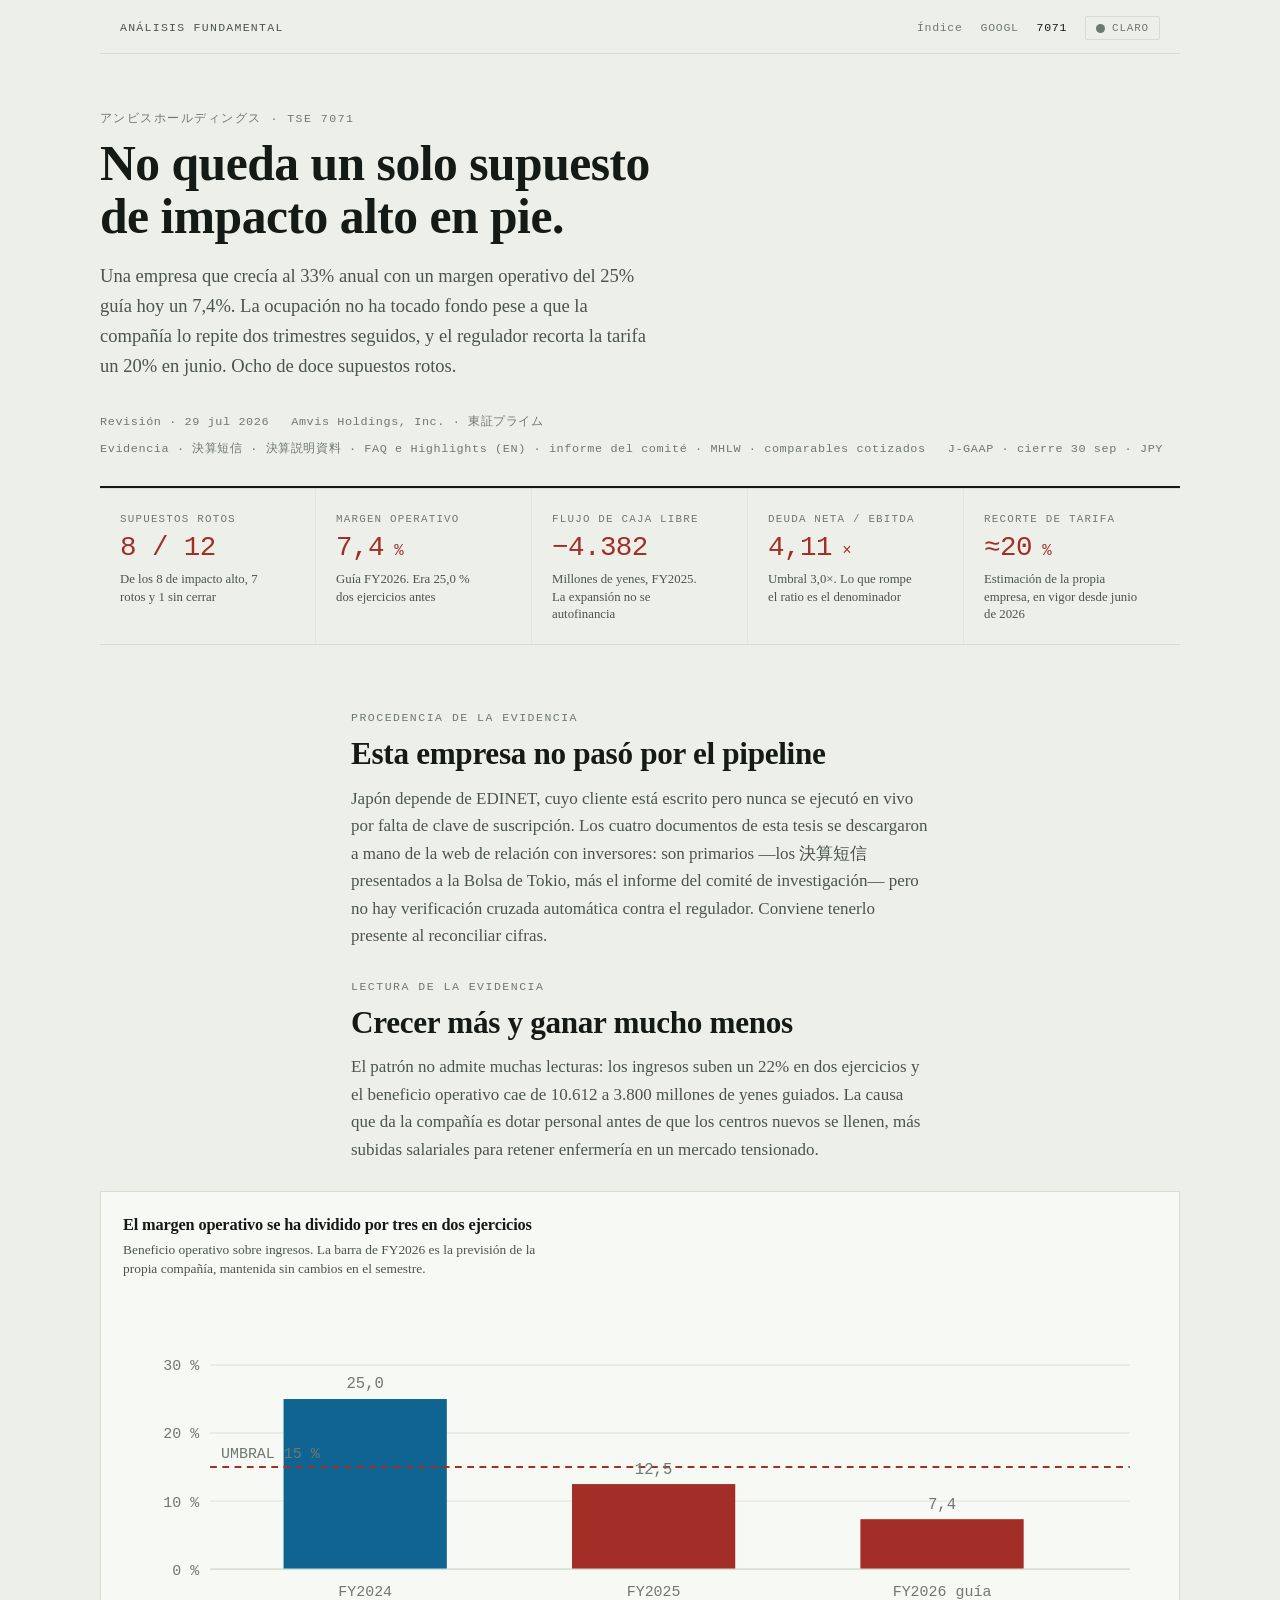
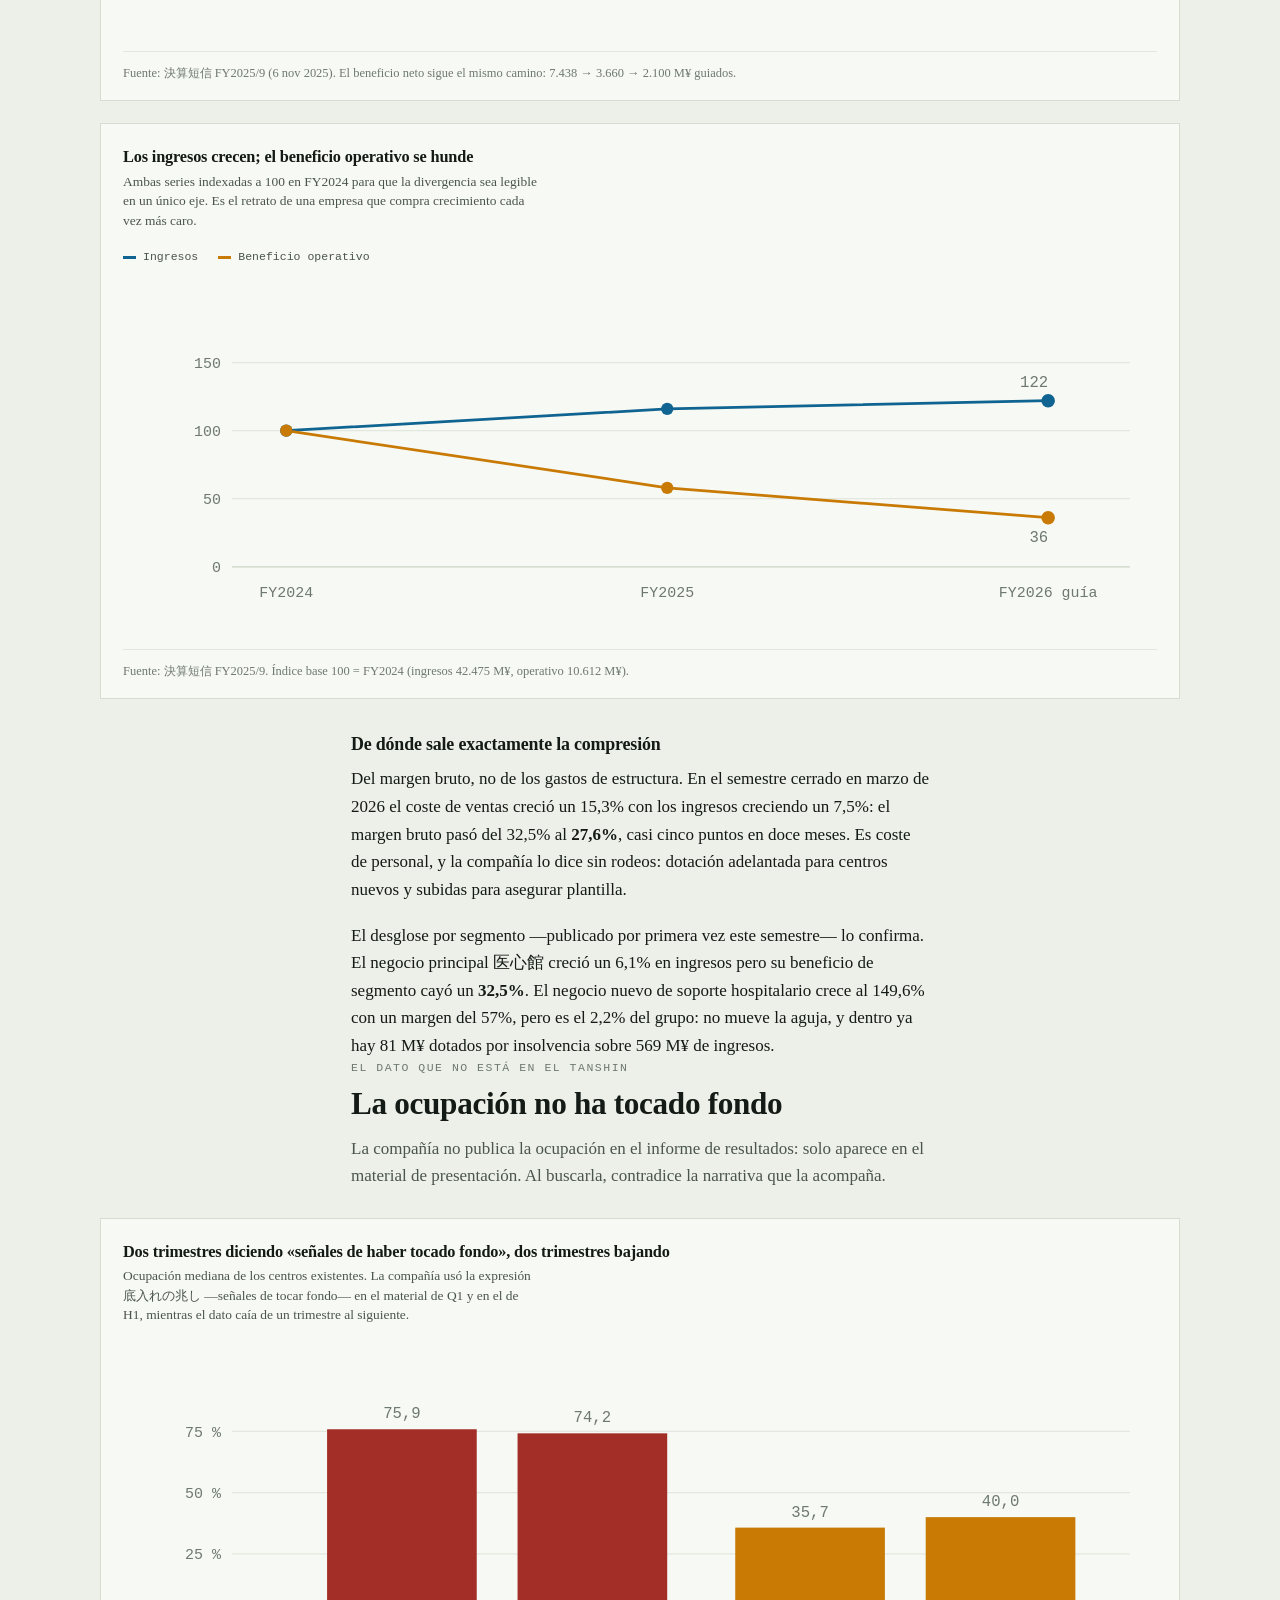
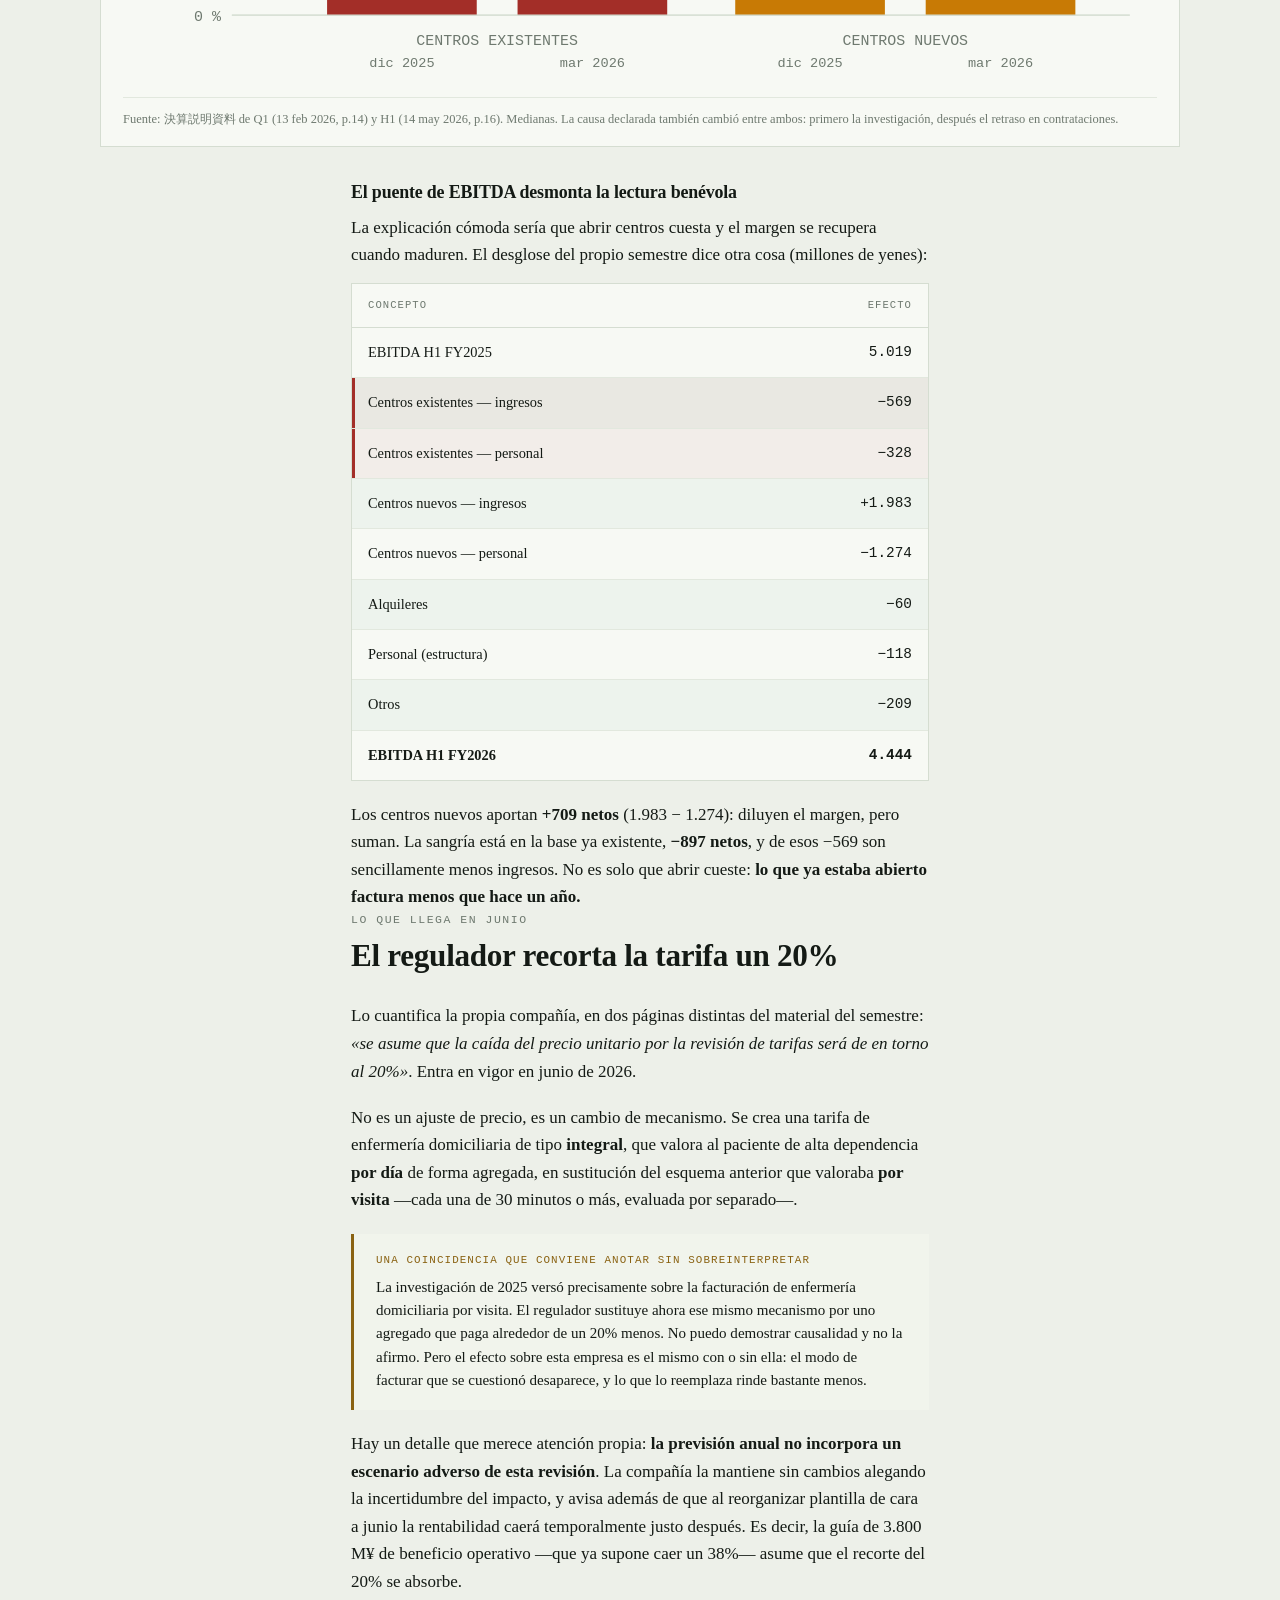
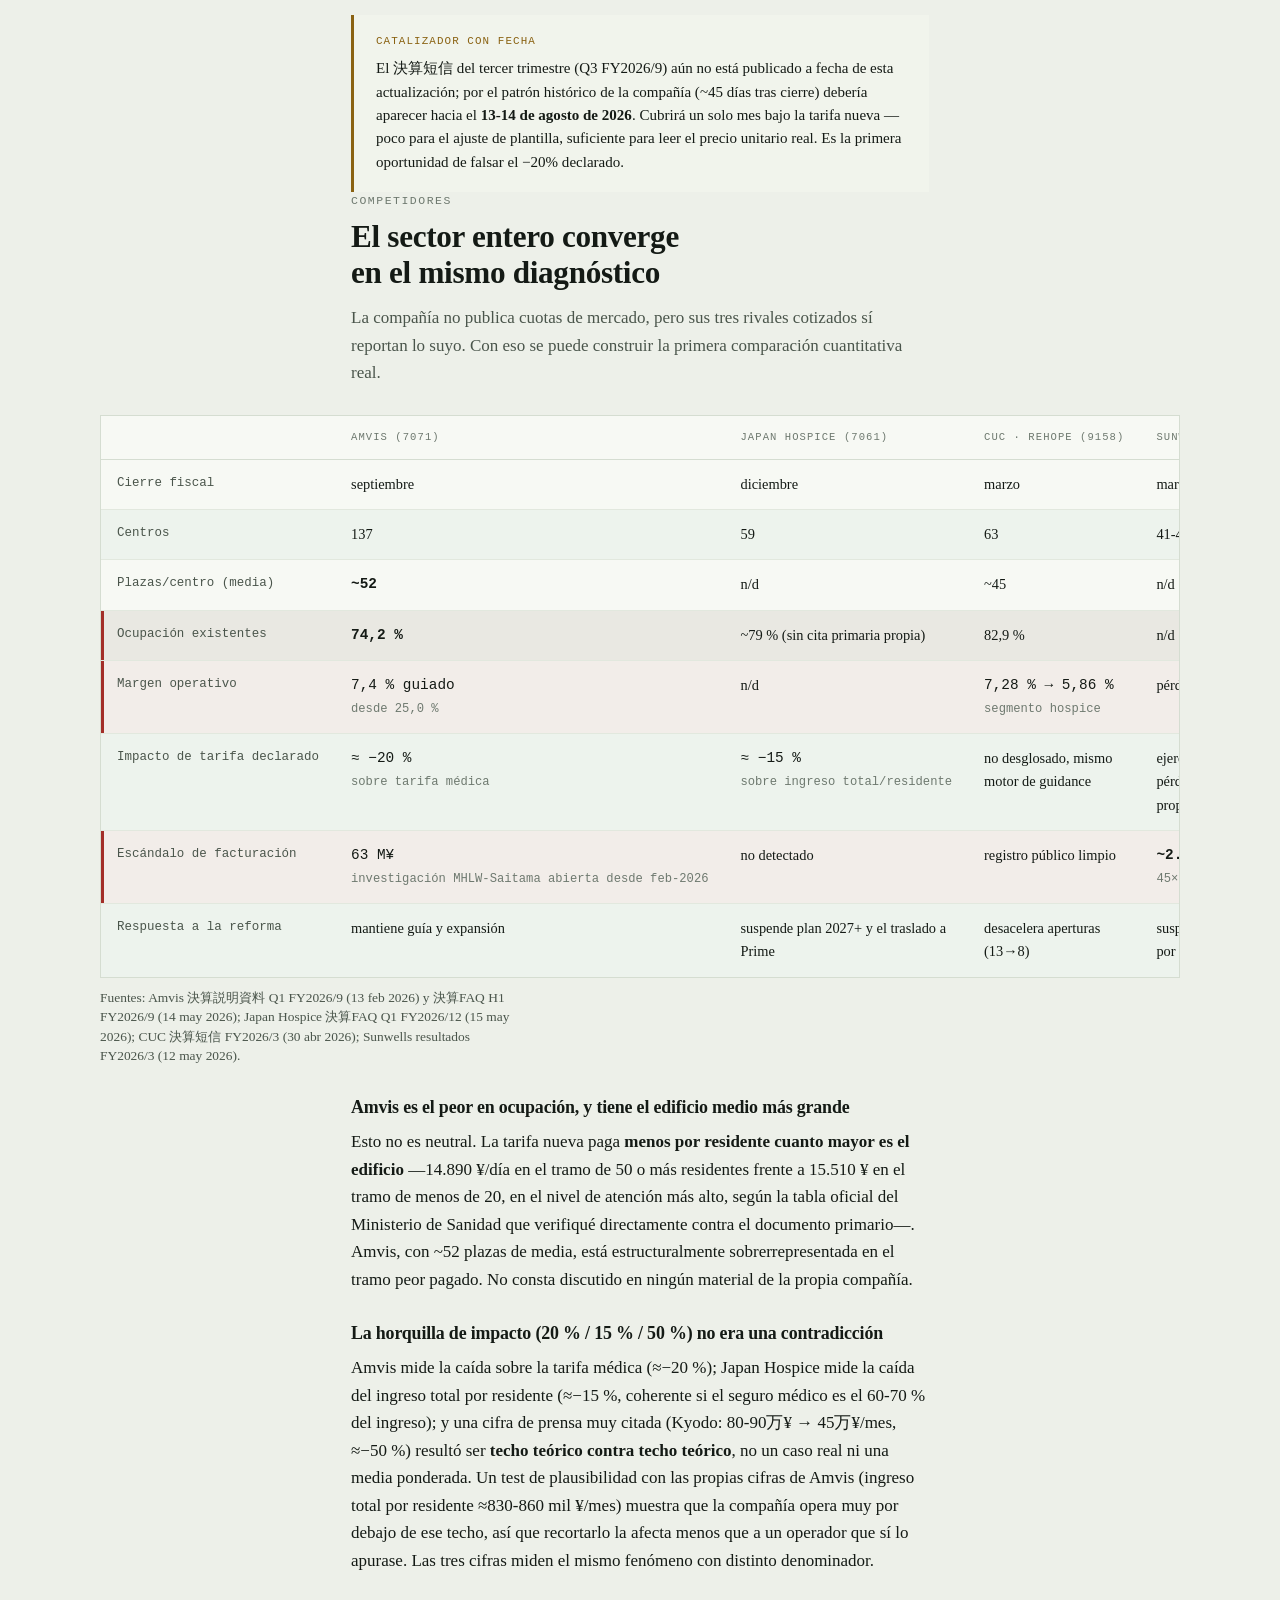
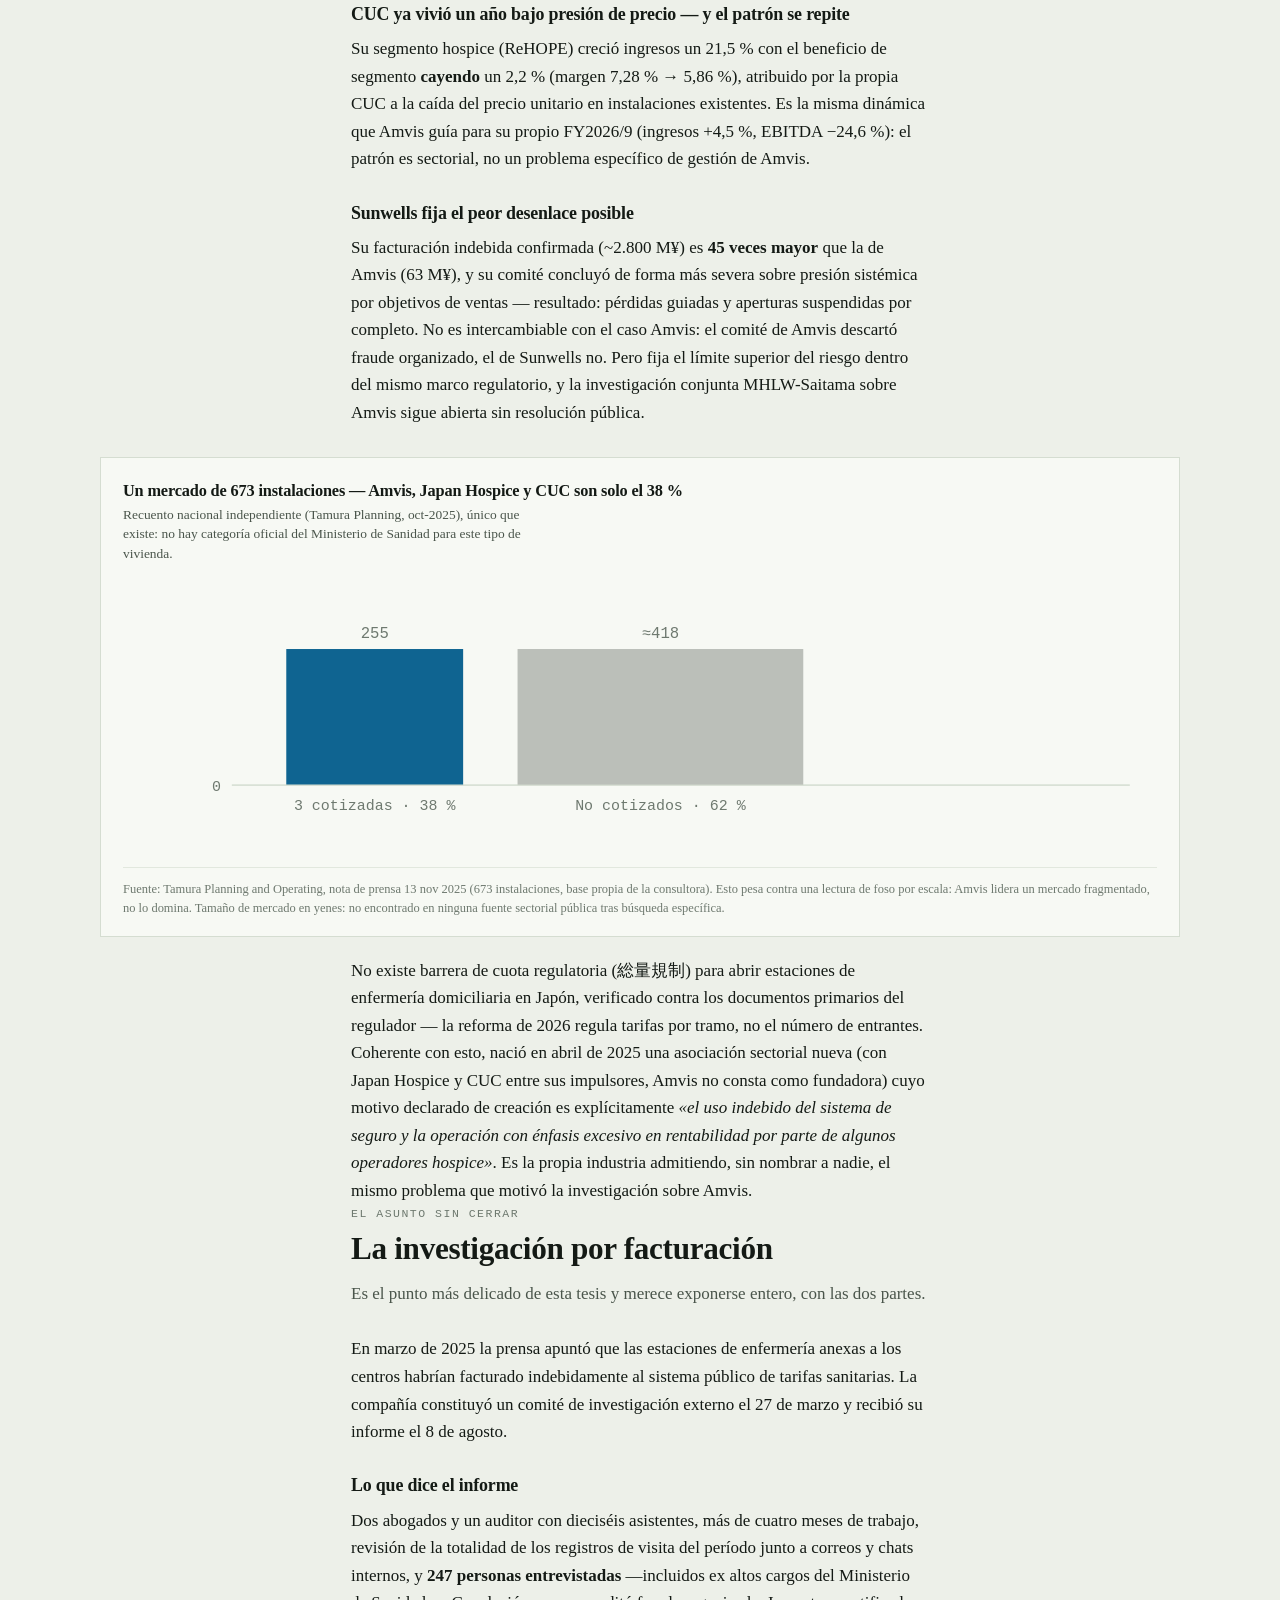
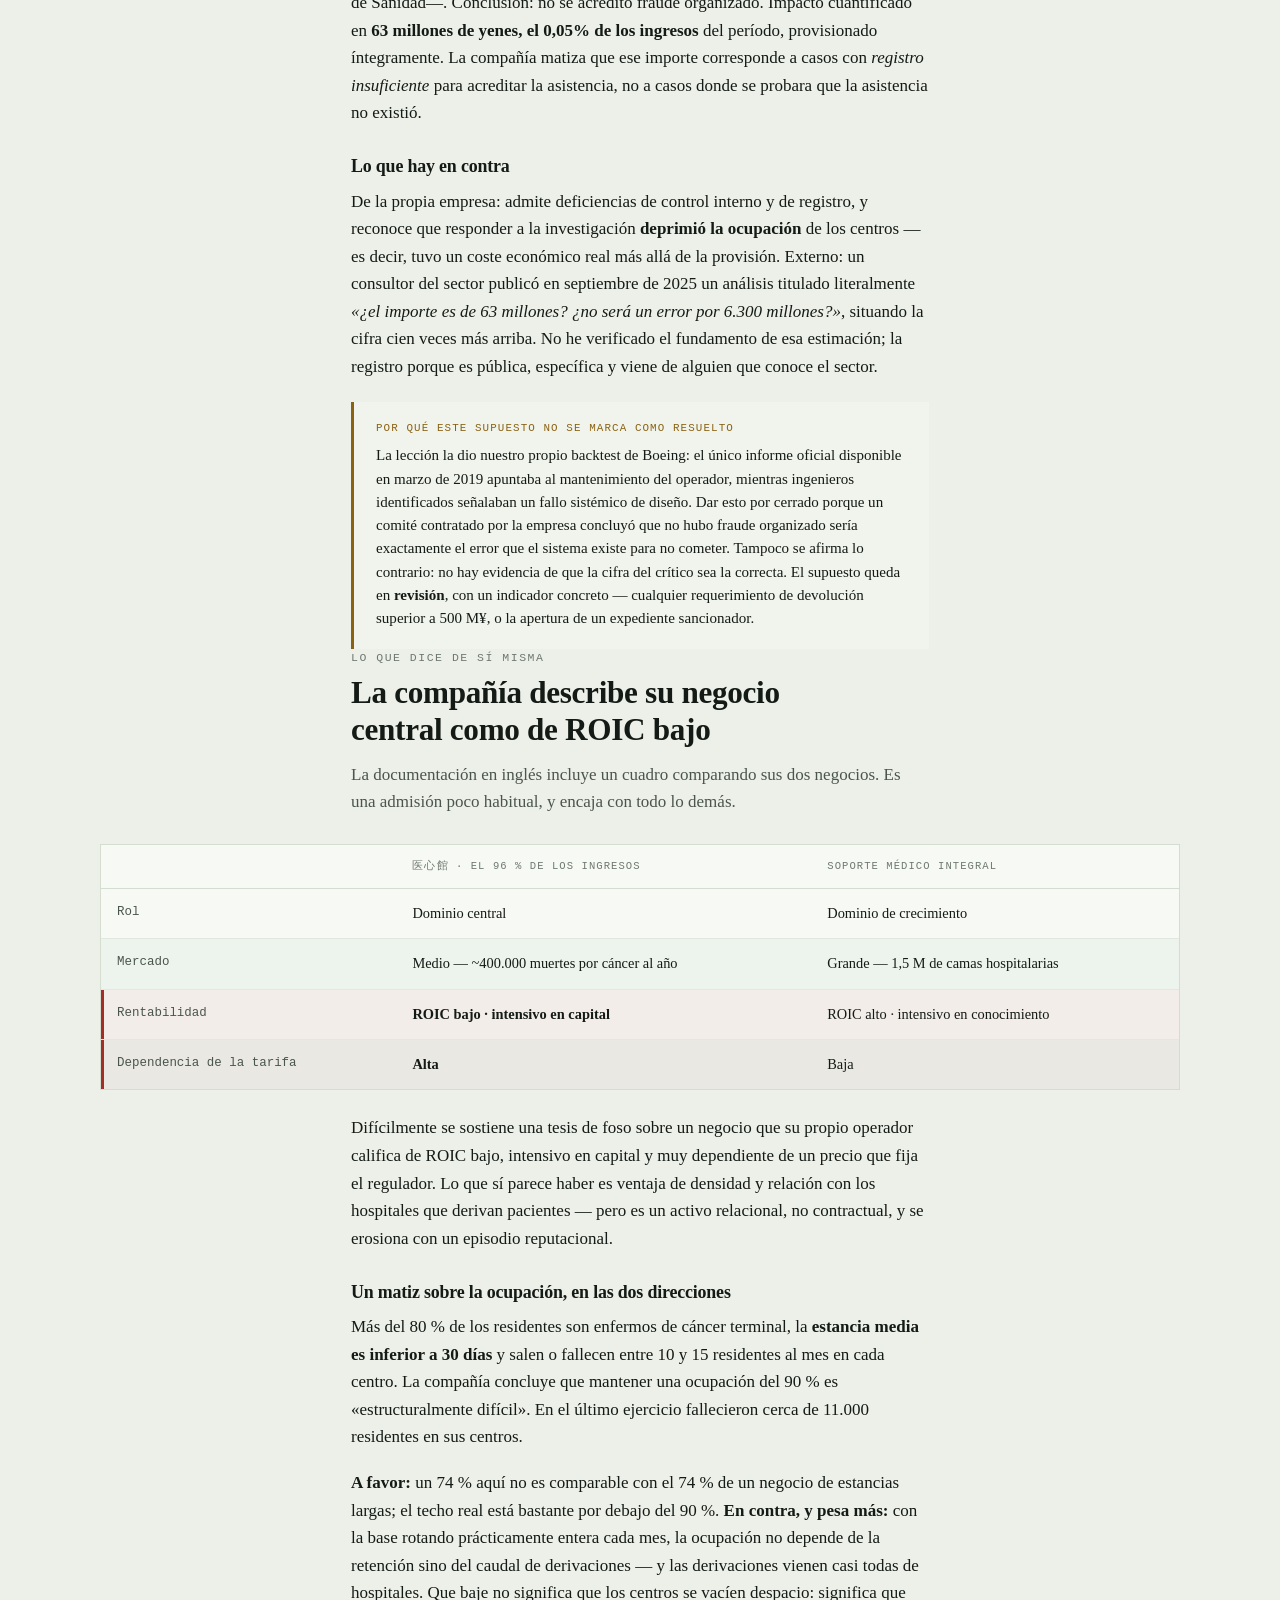
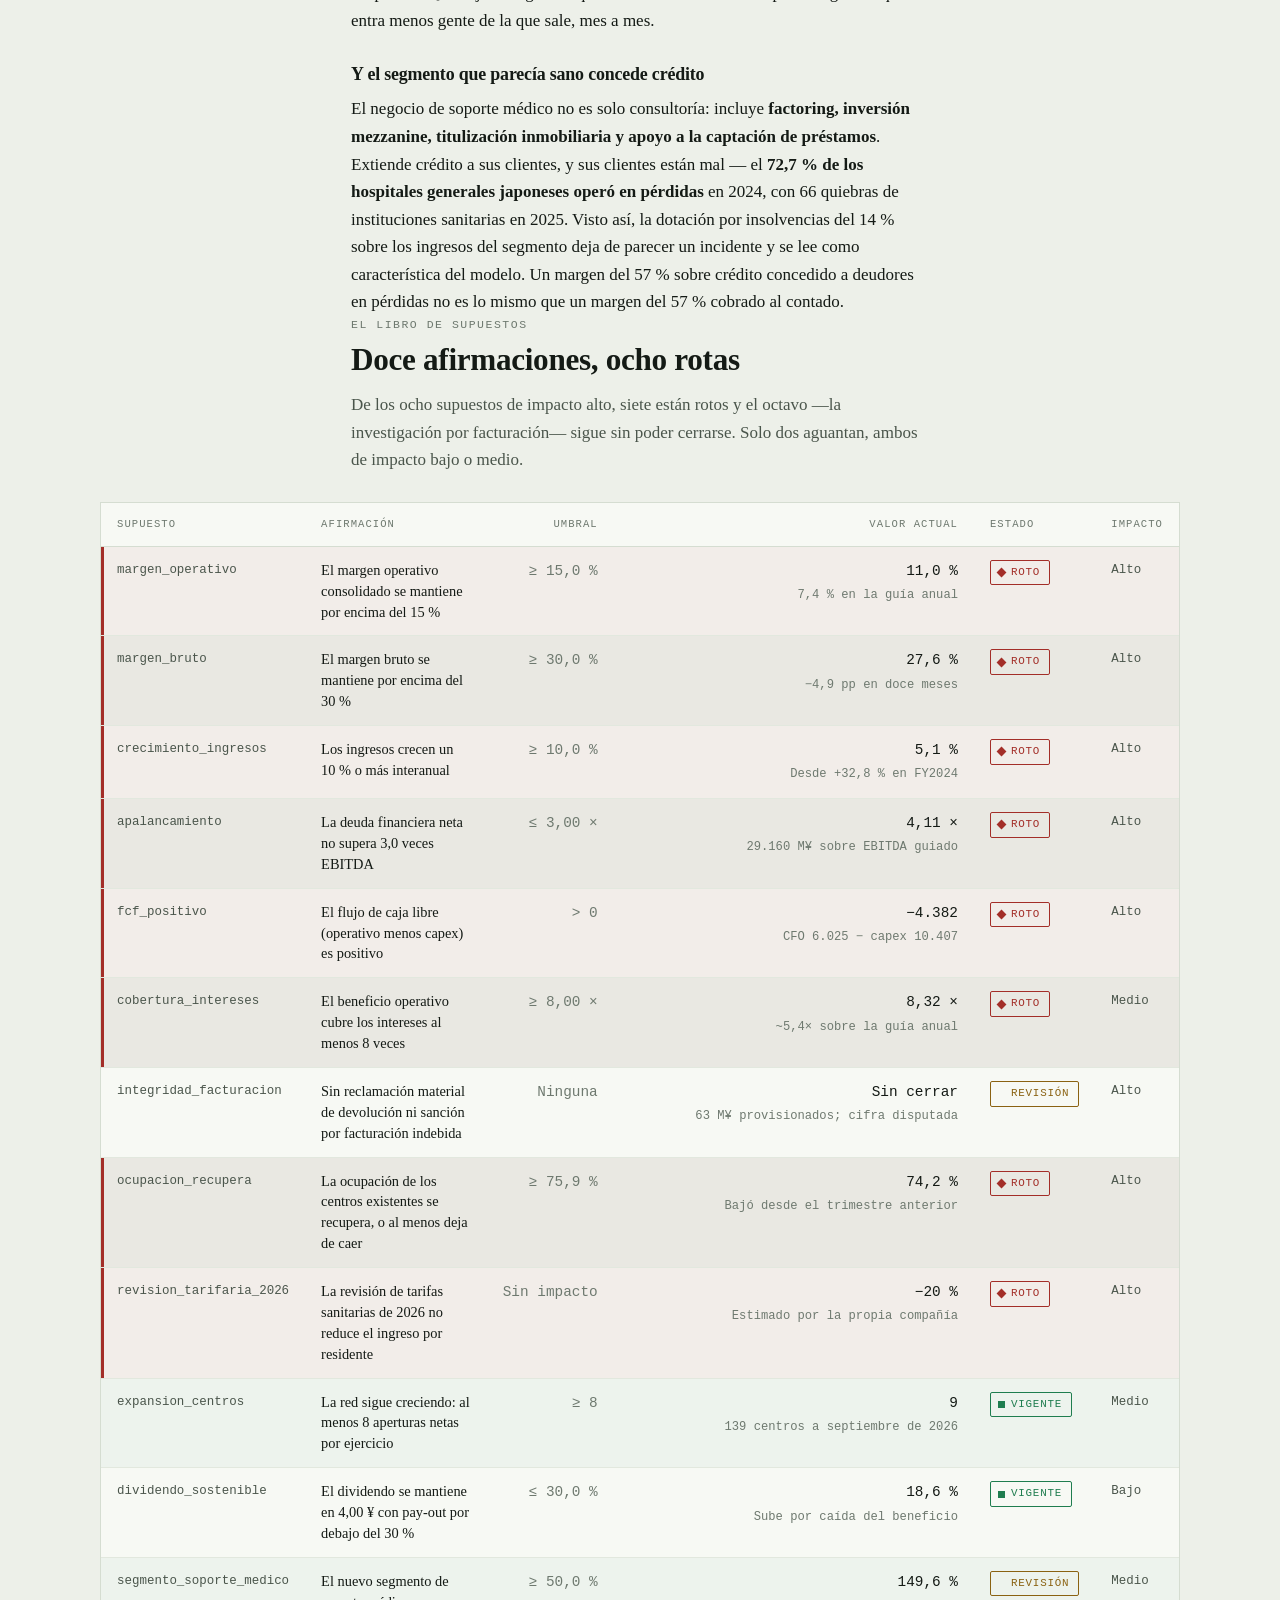
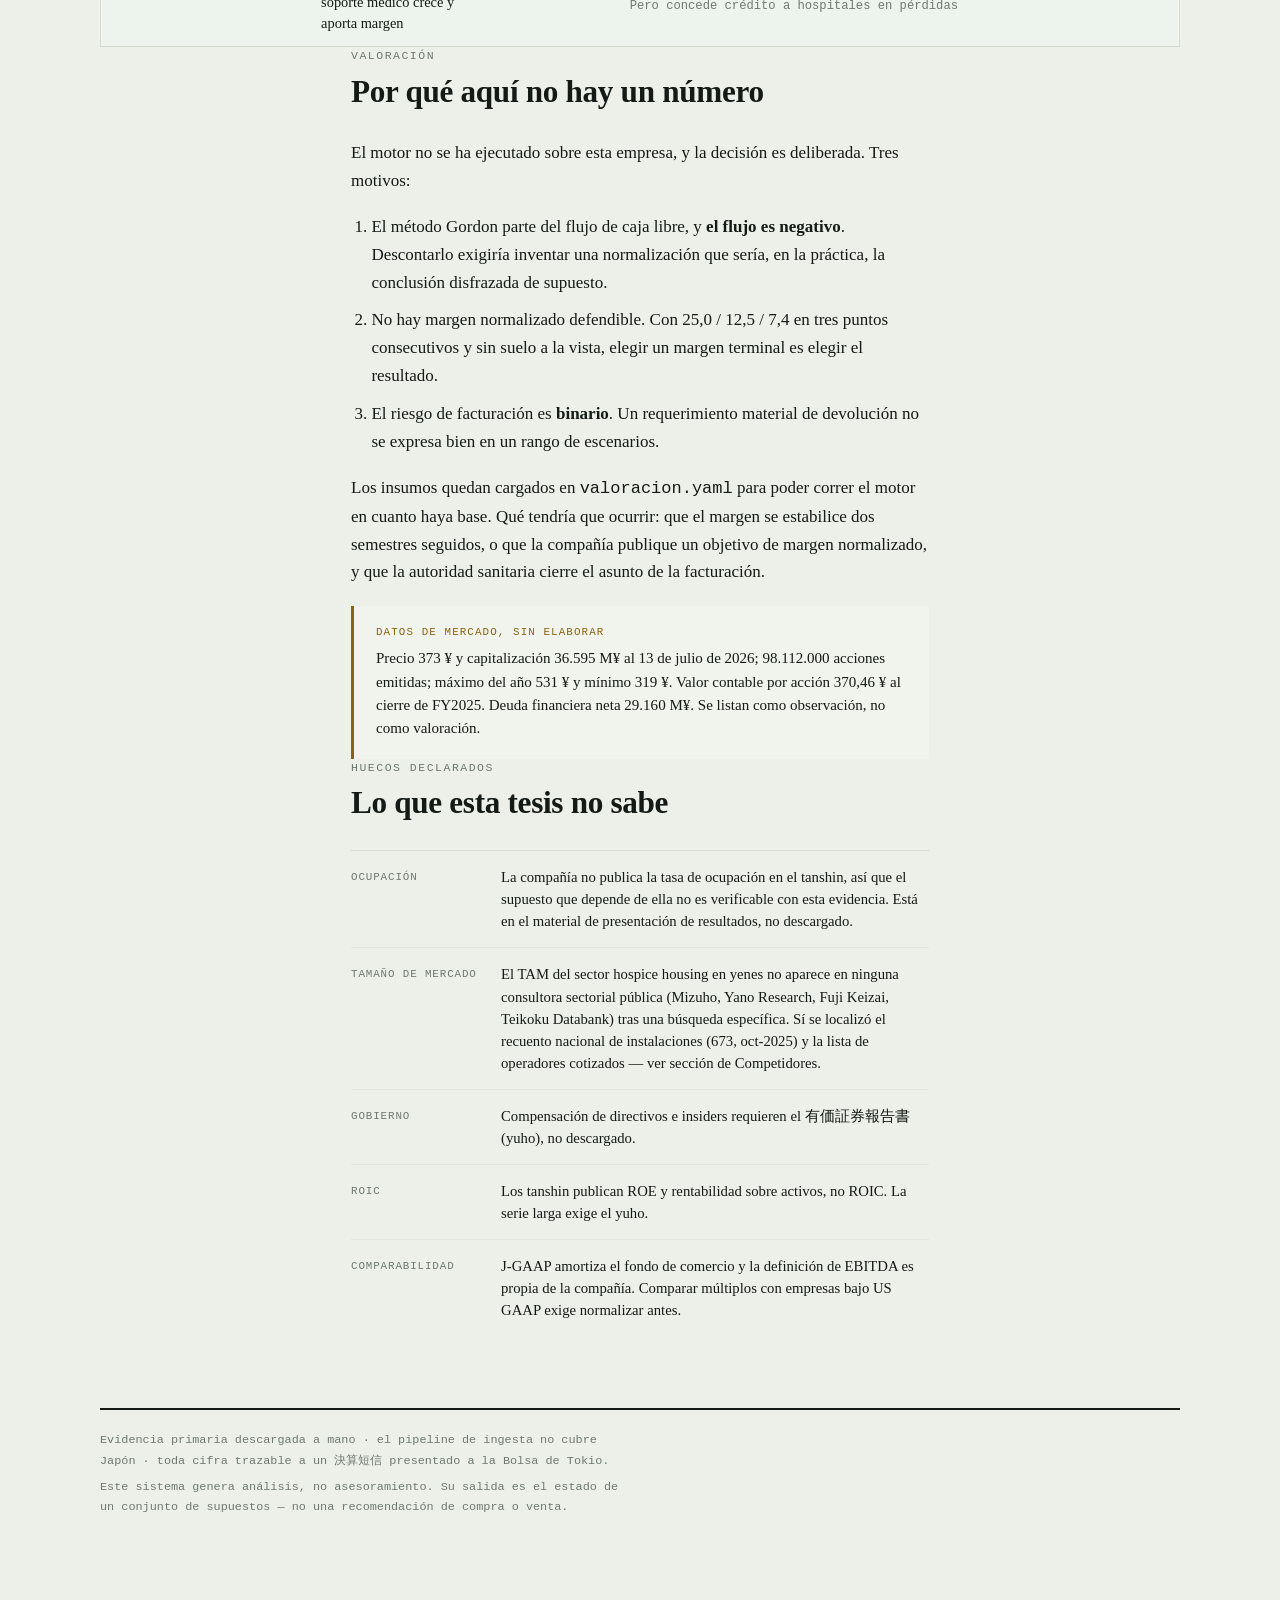
==== commit cc14cfdf: "7071: incorporar competidores, sector y tamaño de mercado Nueva sección con tabla comparativa (Amvis" ====
--- a/7071/index.html
+++ b/7071/index.html
@@ -33,9 +33,9 @@
     <h1>No queda un solo supuesto<br>de impacto alto en pie.</h1>
     <p class="lede">Una empresa que crecía al 33% anual con un margen operativo del 25% guía hoy un 7,4%. La ocupación no ha tocado fondo pese a que la compañía lo repite dos trimestres seguidos, y el regulador recorta la tarifa un 20% en junio. Ocho de doce supuestos rotos.</p>
     <div class="dateline">
-      <span>Revisión · 28 jul 2026</span>
+      <span>Revisión · 29 jul 2026</span>
       <span>Amvis Holdings, Inc. · 東証プライム</span>
-      <span>Evidencia · 決算短信 · 決算説明資料 · FAQ e Highlights (EN) · informe del comité</span>
+      <span>Evidencia · 決算短信 · 決算説明資料 · FAQ e Highlights (EN) · informe del comité · MHLW · comparables cotizados</span>
       <span>J-GAAP · cierre 30 sep · JPY</span>
     </div>
   </header>
@@ -251,6 +251,76 @@
       <p style="margin:0">La investigación de 2025 versó precisamente sobre la facturación de enfermería domiciliaria por visita. El regulador sustituye ahora ese mismo mecanismo por uno agregado que paga alrededor de un 20% menos. No puedo demostrar causalidad y no la afirmo. Pero el efecto sobre esta empresa es el mismo con o sin ella: el modo de facturar que se cuestionó desaparece, y lo que lo reemplaza rinde bastante menos.</p>
     </div>
     <p style="margin-top:20px">Hay un detalle que merece atención propia: <strong>la previsión anual no incorpora un escenario adverso de esta revisión</strong>. La compañía la mantiene sin cambios alegando la incertidumbre del impacto, y avisa además de que al reorganizar plantilla de cara a junio la rentabilidad caerá temporalmente justo después. Es decir, la guía de 3.800 M¥ de beneficio operativo —que ya supone caer un 38%— asume que el recorte del 20% se absorbe.</p>
+    <div class="callout" style="margin-top:20px">
+      <span class="lbl">Catalizador con fecha</span>
+      <p style="margin:0">El 決算短信 del tercer trimestre (Q3 FY2026/9) aún no está publicado a fecha de esta actualización; por el patrón histórico de la compañía (~45 días tras cierre) debería aparecer hacia el <strong>13-14 de agosto de 2026</strong>. Cubrirá un solo mes bajo la tarifa nueva — poco para el ajuste de plantilla, suficiente para leer el precio unitario real. Es la primera oportunidad de falsar el −20% declarado.</p>
+    </div>
+  </div>
+</section>
+
+<section class="wide">
+  <div class="col section-head">
+    <span class="eyebrow">Competidores</span>
+    <h2>El sector entero converge en el mismo diagnóstico</h2>
+    <p>La compañía no publica cuotas de mercado, pero sus tres rivales cotizados sí reportan lo suyo. Con eso se puede construir la primera comparación cuantitativa real.</p>
+  </div>
+
+  <div class="ledger">
+    <table class="grid" style="min-width:720px">
+      <thead>
+        <tr>
+          <th></th><th>Amvis (7071)</th><th>Japan Hospice (7061)</th><th>CUC · ReHOPE (9158)</th><th>Sunwells (9229)</th>
+        </tr>
+      </thead>
+      <tbody>
+        <tr><td class="sid">Cierre fiscal</td><td>septiembre</td><td>diciembre</td><td>marzo</td><td>marzo</td></tr>
+        <tr><td class="sid">Centros</td><td>137</td><td>59</td><td>63</td><td>41-42 en el caso</td></tr>
+        <tr><td class="sid">Plazas/centro (media)</td><td class="figure"><strong>~52</strong></td><td>n/d</td><td>~45</td><td>n/d</td></tr>
+        <tr class="broken"><td class="sid">Ocupación existentes</td><td class="figure"><strong>74,2 %</strong></td><td>~79 % (sin cita primaria propia)</td><td>82,9 %</td><td>n/d</td></tr>
+        <tr class="broken"><td class="sid">Margen operativo</td><td class="figure">7,4 % guiado<span class="delta">desde 25,0 %</span></td><td>n/d</td><td class="figure">7,28 % → 5,86 %<span class="delta">segmento hospice</span></td><td>pérdida neta guiada</td></tr>
+        <tr><td class="sid">Impacto de tarifa declarado</td><td class="figure">≈ −20 %<span class="delta">sobre tarifa médica</span></td><td class="figure">≈ −15 %<span class="delta">sobre ingreso total/residente</span></td><td>no desglosado, mismo motor de guidance</td><td>ejercicio ya en pérdidas por causa propia</td></tr>
+        <tr class="broken"><td class="sid">Escándalo de facturación</td><td class="figure">63 M¥<span class="delta">investigación MHLW-Saitama abierta desde feb-2026</span></td><td>no detectado</td><td>registro público limpio</td><td class="figure"><strong>~2.800 M¥</strong><span class="delta">45× el caso Amvis</span></td></tr>
+        <tr><td class="sid">Respuesta a la reforma</td><td>mantiene guía y expansión</td><td>suspende plan 2027+ y el traslado a Prime</td><td>desacelera aperturas (13→8)</td><td>suspende aperturas por completo</td></tr>
+      </tbody>
+    </table>
+  </div>
+  <p class="chart-sub" style="margin-top:10px">Fuentes: Amvis 決算説明資料 Q1 FY2026/9 (13 feb 2026) y 決算FAQ H1 FY2026/9 (14 may 2026); Japan Hospice 決算FAQ Q1 FY2026/12 (15 may 2026); CUC 決算短信 FY2026/3 (30 abr 2026); Sunwells resultados FY2026/3 (12 may 2026).</p>
+
+  <div class="col" style="margin-top:30px">
+    <h3 style="margin-bottom:0.5em">Amvis es el peor en ocupación, y tiene el edificio medio más grande</h3>
+    <p>Esto no es neutral. La tarifa nueva paga <strong>menos por residente cuanto mayor es el edificio</strong> —14.890 ¥/día en el tramo de 50 o más residentes frente a 15.510 ¥ en el tramo de menos de 20, en el nivel de atención más alto, según la tabla oficial del Ministerio de Sanidad que verifiqué directamente contra el documento primario—. Amvis, con ~52 plazas de media, está estructuralmente sobrerrepresentada en el tramo peor pagado. No consta discutido en ningún material de la propia compañía.</p>
+
+    <h3 style="margin:1.6em 0 0.5em">La horquilla de impacto (20 % / 15 % / 50 %) no era una contradicción</h3>
+    <p>Amvis mide la caída sobre la tarifa médica (≈−20 %); Japan Hospice mide la caída del ingreso total por residente (≈−15 %, coherente si el seguro médico es el 60-70 % del ingreso); y una cifra de prensa muy citada (Kyodo: 80-90万¥ → 45万¥/mes, ≈−50 %) resultó ser <strong>techo teórico contra techo teórico</strong>, no un caso real ni una media ponderada. Un test de plausibilidad con las propias cifras de Amvis (ingreso total por residente ≈830-860 mil ¥/mes) muestra que la compañía opera muy por debajo de ese techo, así que recortarlo la afecta menos que a un operador que sí lo apurase. Las tres cifras miden el mismo fenómeno con distinto denominador.</p>
+
+    <h3 style="margin:1.6em 0 0.5em">CUC ya vivió un año bajo presión de precio — y el patrón se repite</h3>
+    <p>Su segmento hospice (ReHOPE) creció ingresos un 21,5 % con el beneficio de segmento <strong>cayendo</strong> un 2,2 % (margen 7,28 % → 5,86 %), atribuido por la propia CUC a la caída del precio unitario en instalaciones existentes. Es la misma dinámica que Amvis guía para su propio FY2026/9 (ingresos +4,5 %, EBITDA −24,6 %): el patrón es sectorial, no un problema específico de gestión de Amvis.</p>
+
+    <h3 style="margin:1.6em 0 0.5em">Sunwells fija el peor desenlace posible</h3>
+    <p>Su facturación indebida confirmada (~2.800 M¥) es <strong>45 veces mayor</strong> que la de Amvis (63 M¥), y su comité concluyó de forma más severa sobre presión sistémica por objetivos de ventas — resultado: pérdidas guiadas y aperturas suspendidas por completo. No es intercambiable con el caso Amvis: el comité de Amvis descartó fraude organizado, el de Sunwells no. Pero fija el límite superior del riesgo dentro del mismo marco regulatorio, y la investigación conjunta MHLW-Saitama sobre Amvis sigue abierta sin resolución pública.</p>
+  </div>
+
+  <figure class="chart-card" style="margin-top:30px">
+    <h3 class="chart-title">Un mercado de 673 instalaciones — Amvis, Japan Hospice y CUC son solo el 38 %</h3>
+    <p class="chart-sub">Recuento nacional independiente (Tamura Planning, oct-2025), único que existe: no hay categoría oficial del Ministerio de Sanidad para este tipo de vivienda.</p>
+    <div class="chart-scroll">
+      <svg class="chart" viewBox="0 0 760 200" role="img" aria-label="De 673 instalaciones tipo hospice housing a nivel nacional, las tres cotizadas (Amvis, Japan Hospice, CUC) suman 255, el 38%. El 62% restante son operadores no cotizados.">
+        <line class="gridline" x1="80" y1="150" x2="740" y2="150"/>
+        <text x="72" y="154" text-anchor="end">0</text>
+        <rect class="hit" x="120" y="50" width="130" height="100" fill="var(--s1)" data-k="Amvis + Japan Hospice + CUC" data-v="255 centros — 38% del universo nacional"/>
+        <rect class="hit" x="290" y="50" width="210" height="100" fill="var(--ink-2)" opacity="0.35" data-k="Operadores no cotizados" data-v="418 centros estimados — 62% del universo, sin datos financieros públicos"/>
+        <text class="val" x="185" y="42" text-anchor="middle" fill="var(--s1)">255</text>
+        <text class="val" x="395" y="42" text-anchor="middle" fill="var(--ink-2)">≈418</text>
+        <text x="185" y="168" text-anchor="middle">3 cotizadas · 38 %</text>
+        <text x="395" y="168" text-anchor="middle">No cotizados · 62 %</text>
+        <line class="axis" x1="80" y1="150" x2="740" y2="150"/>
+      </svg>
+    </div>
+    <figcaption>Fuente: Tamura Planning and Operating, nota de prensa 13 nov 2025 (673 instalaciones, base propia de la consultora). Esto pesa contra una lectura de foso por escala: Amvis lidera un mercado fragmentado, no lo domina. Tamaño de mercado en yenes: no encontrado en ninguna fuente sectorial pública tras búsqueda específica.</figcaption>
+  </figure>
+
+  <div class="col" style="margin-top:20px">
+    <p>No existe barrera de cuota regulatoria (総量規制) para abrir estaciones de enfermería domiciliaria en Japón, verificado contra los documentos primarios del regulador — la reforma de 2026 regula tarifas por tramo, no el número de entrantes. Coherente con esto, nació en abril de 2025 una asociación sectorial nueva (con Japan Hospice y CUC entre sus impulsores, Amvis no consta como fundadora) cuyo motivo declarado de creación es explícitamente <em>«el uso indebido del sistema de seguro y la operación con énfasis excesivo en rentabilidad por parte de algunos operadores hospice»</em>. Es la propia industria admitiendo, sin nombrar a nadie, el mismo problema que motivó la investigación sobre Amvis.</p>
   </div>
 </section>
 
@@ -438,7 +508,7 @@
   <div class="col">
     <ul class="gaps">
       <li><span class="tag">Ocupación</span><span>La compañía no publica la tasa de ocupación en el tanshin, así que el supuesto que depende de ella no es verificable con esta evidencia. Está en el material de presentación de resultados, no descargado.</span></li>
-      <li><span class="tag">Competidores</span><span>Sin cuotas de mercado por competidor: ni los tanshin ni la documentación en inglés los publican. El tamaño de mercado sí está (~400.000 muertes por cáncer al año), aportado por la propia compañía.</span></li>
+      <li><span class="tag">Tamaño de mercado</span><span>El TAM del sector hospice housing en yenes no aparece en ninguna consultora sectorial pública (Mizuho, Yano Research, Fuji Keizai, Teikoku Databank) tras una búsqueda específica. Sí se localizó el recuento nacional de instalaciones (673, oct-2025) y la lista de operadores cotizados — ver sección de Competidores.</span></li>
       <li><span class="tag">Gobierno</span><span>Compensación de directivos e insiders requieren el 有価証券報告書 (yuho), no descargado.</span></li>
       <li><span class="tag">ROIC</span><span>Los tanshin publican ROE y rentabilidad sobre activos, no ROIC. La serie larga exige el yuho.</span></li>
       <li><span class="tag">Comparabilidad</span><span>J-GAAP amortiza el fondo de comercio y la definición de EBITDA es propia de la compañía. Comparar múltiplos con empresas bajo US GAAP exige normalizar antes.</span></li>
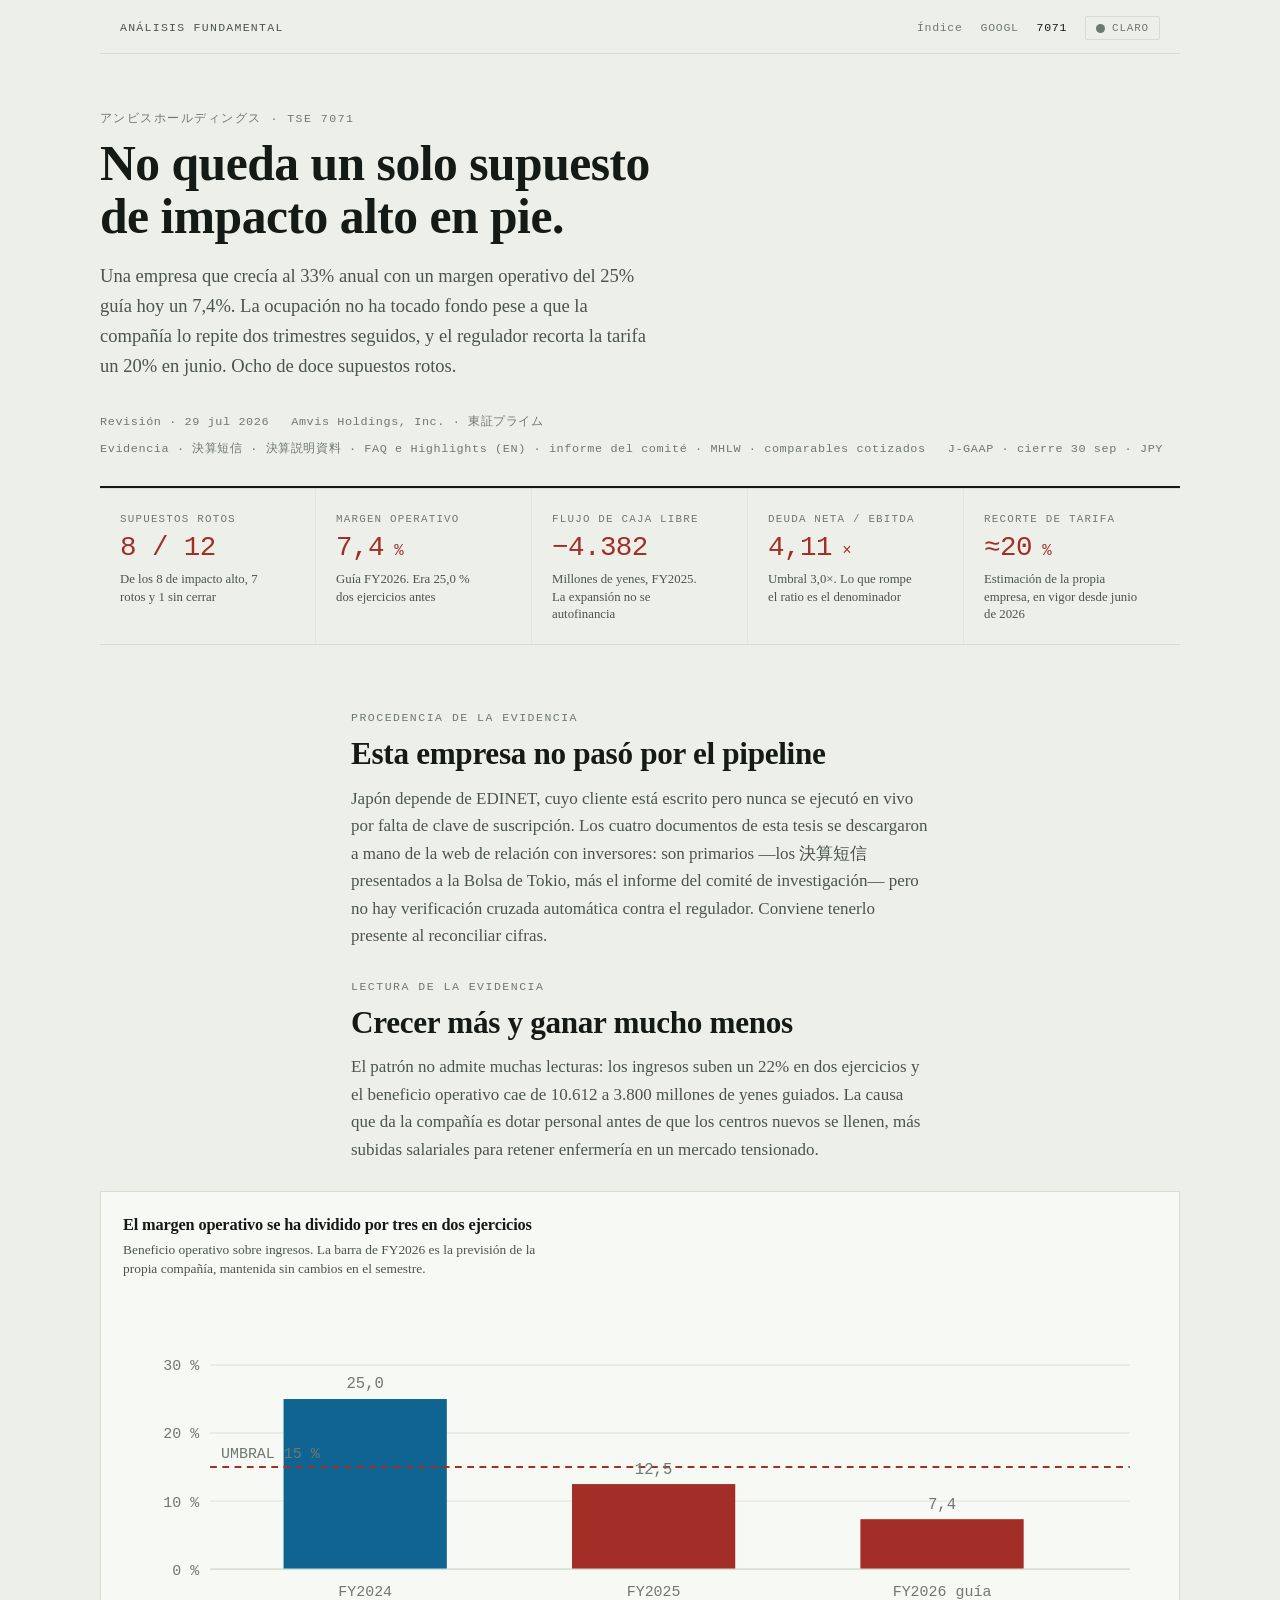
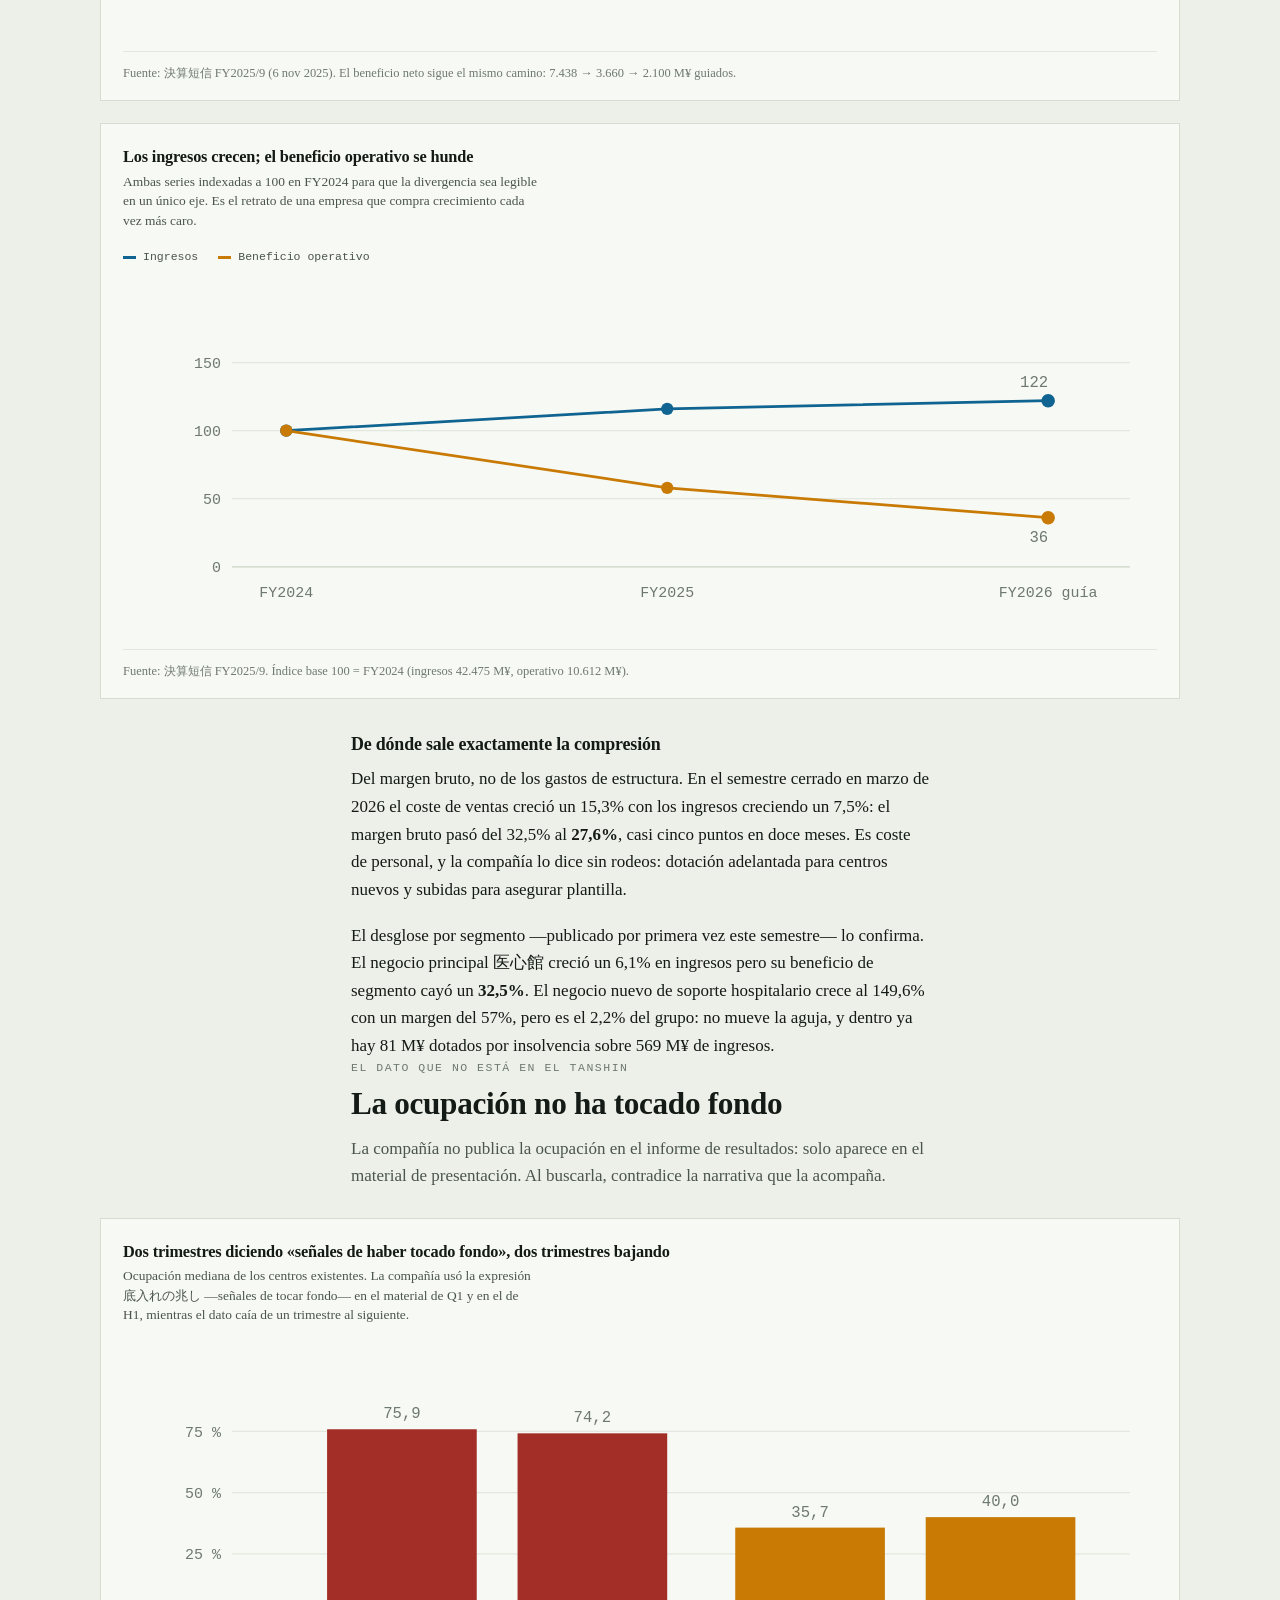
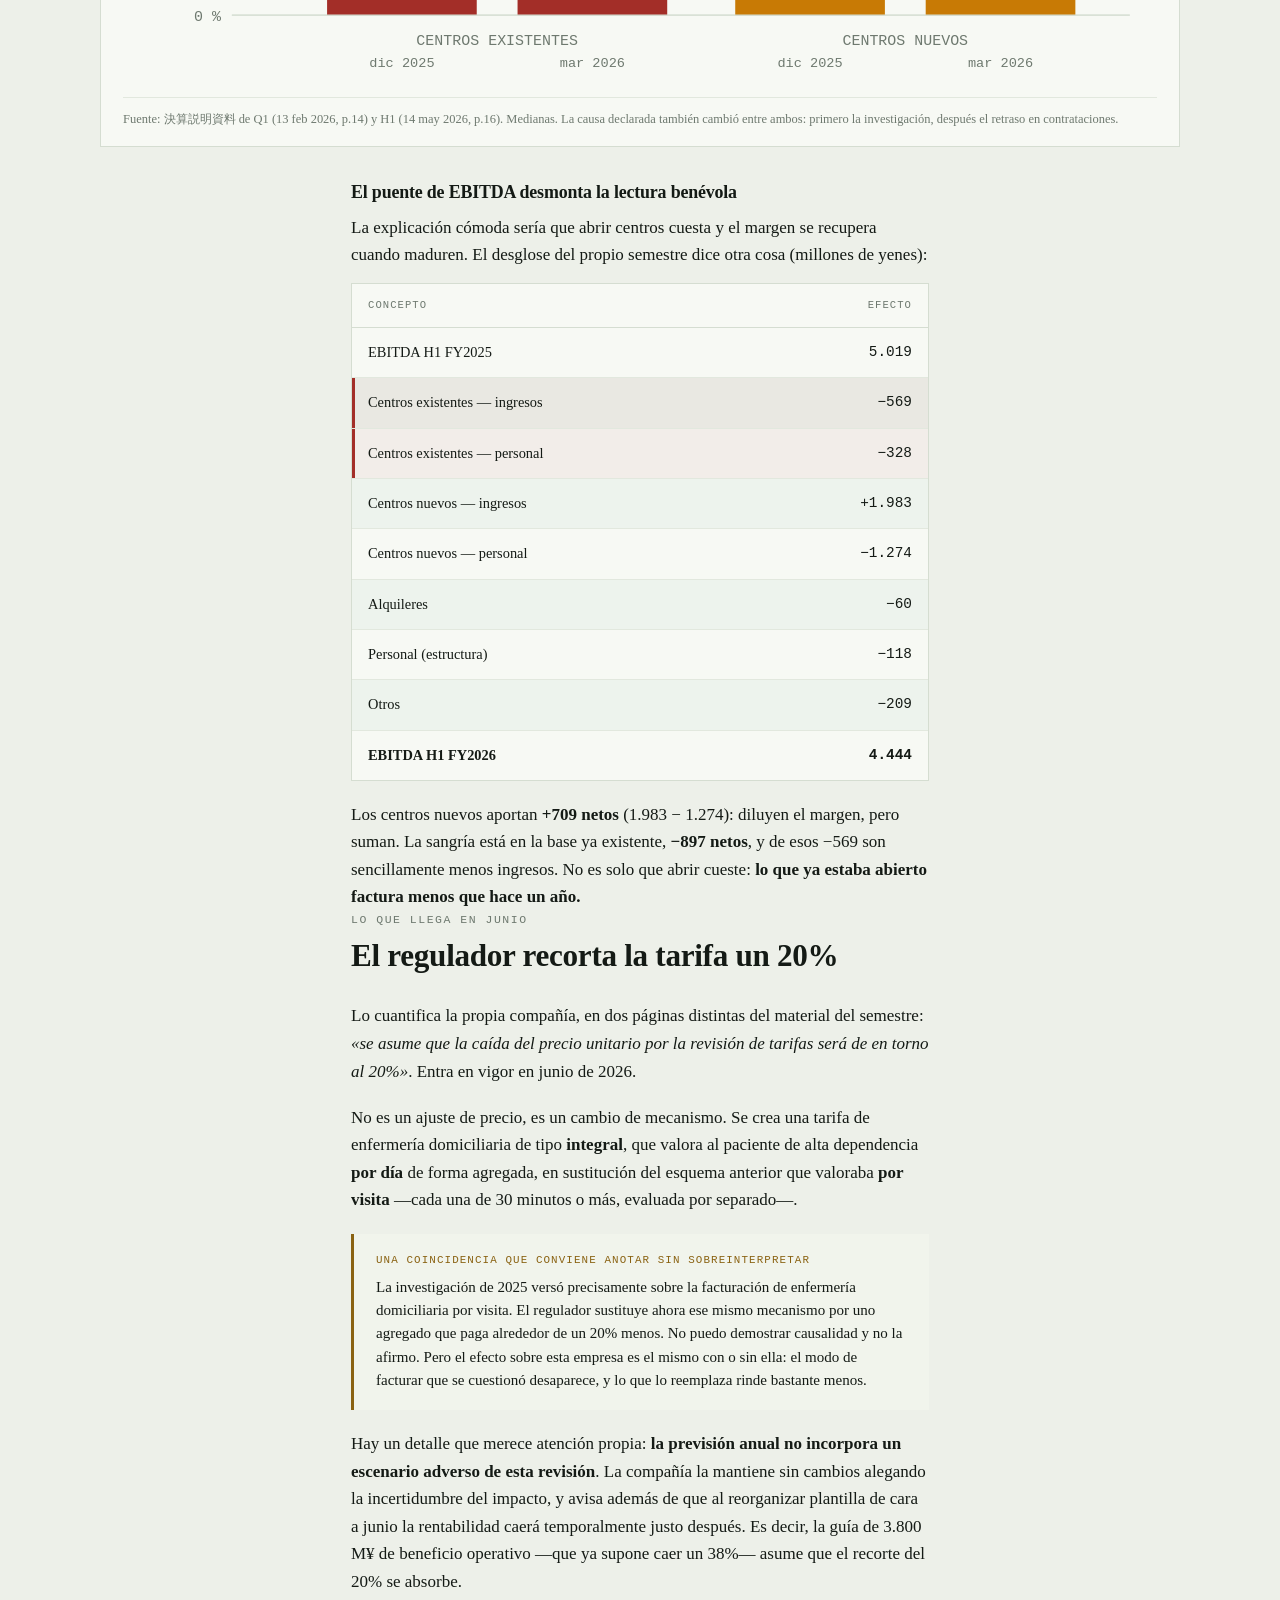
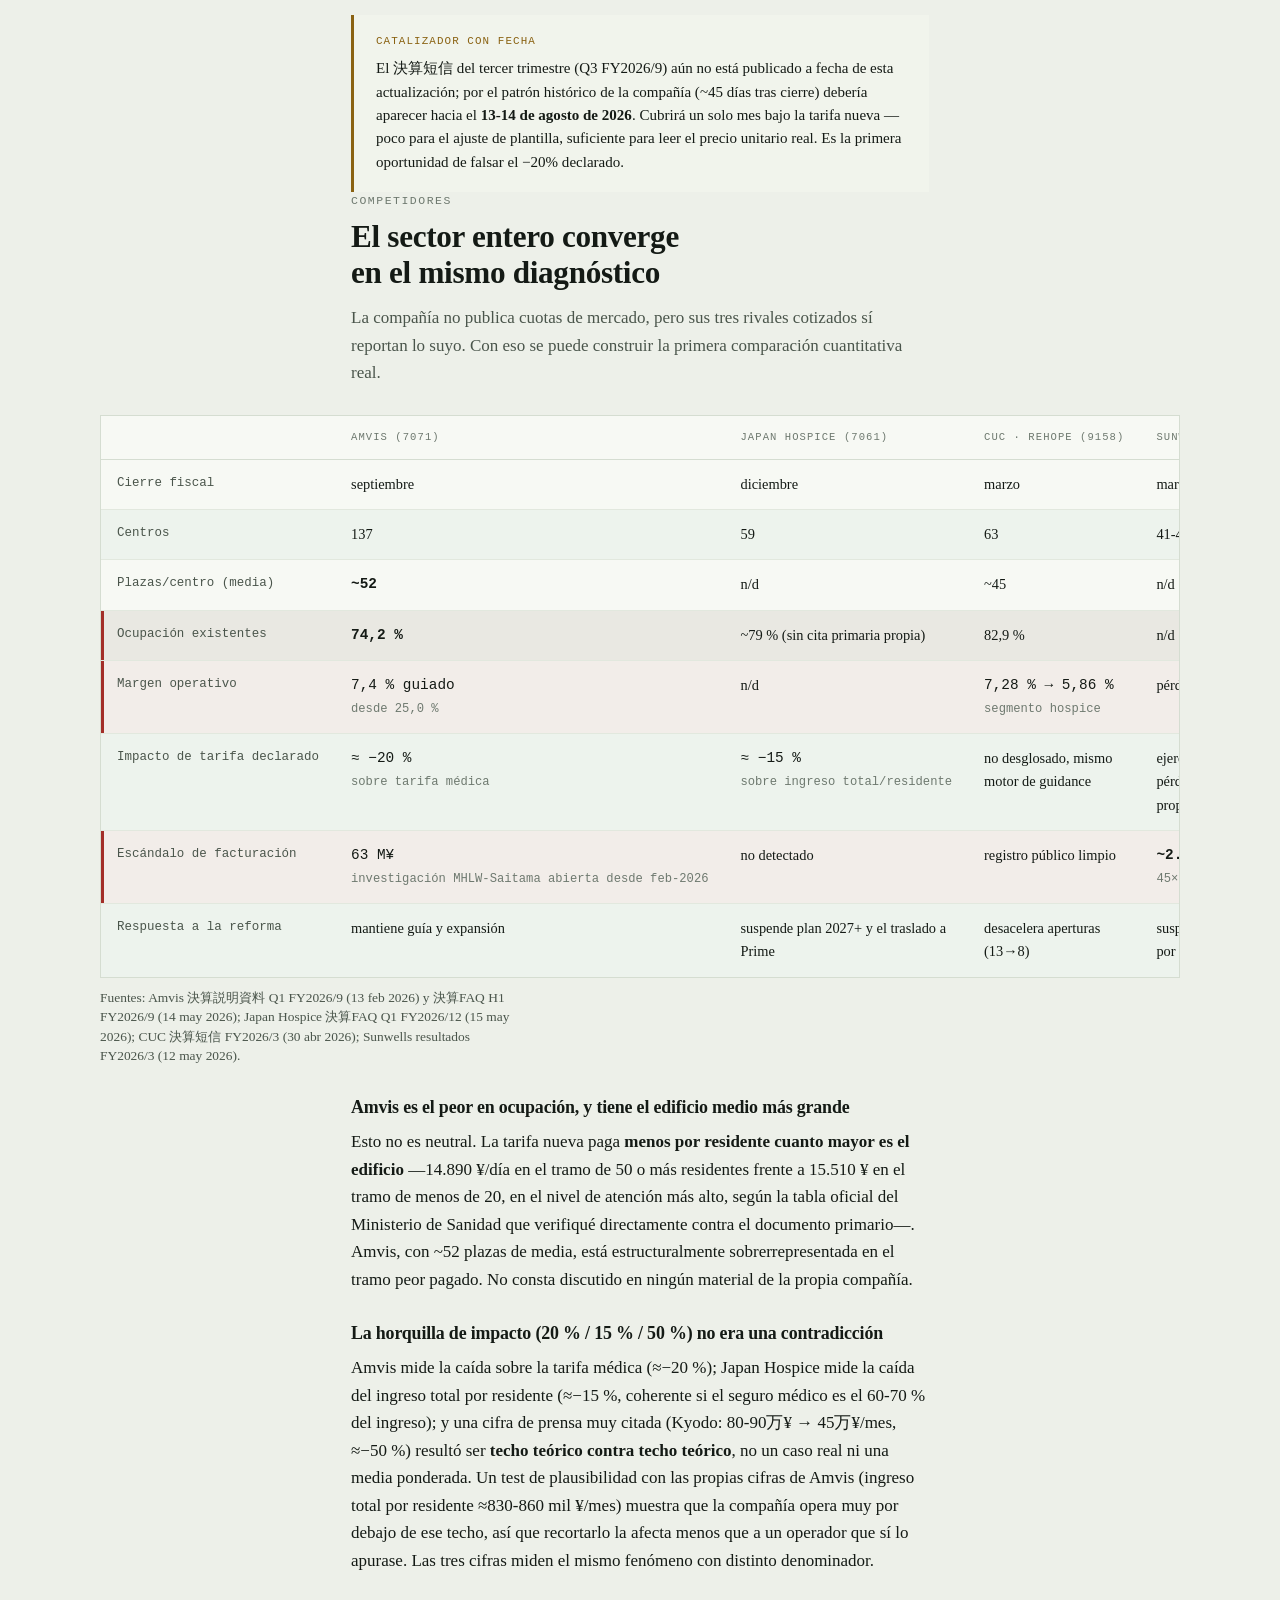
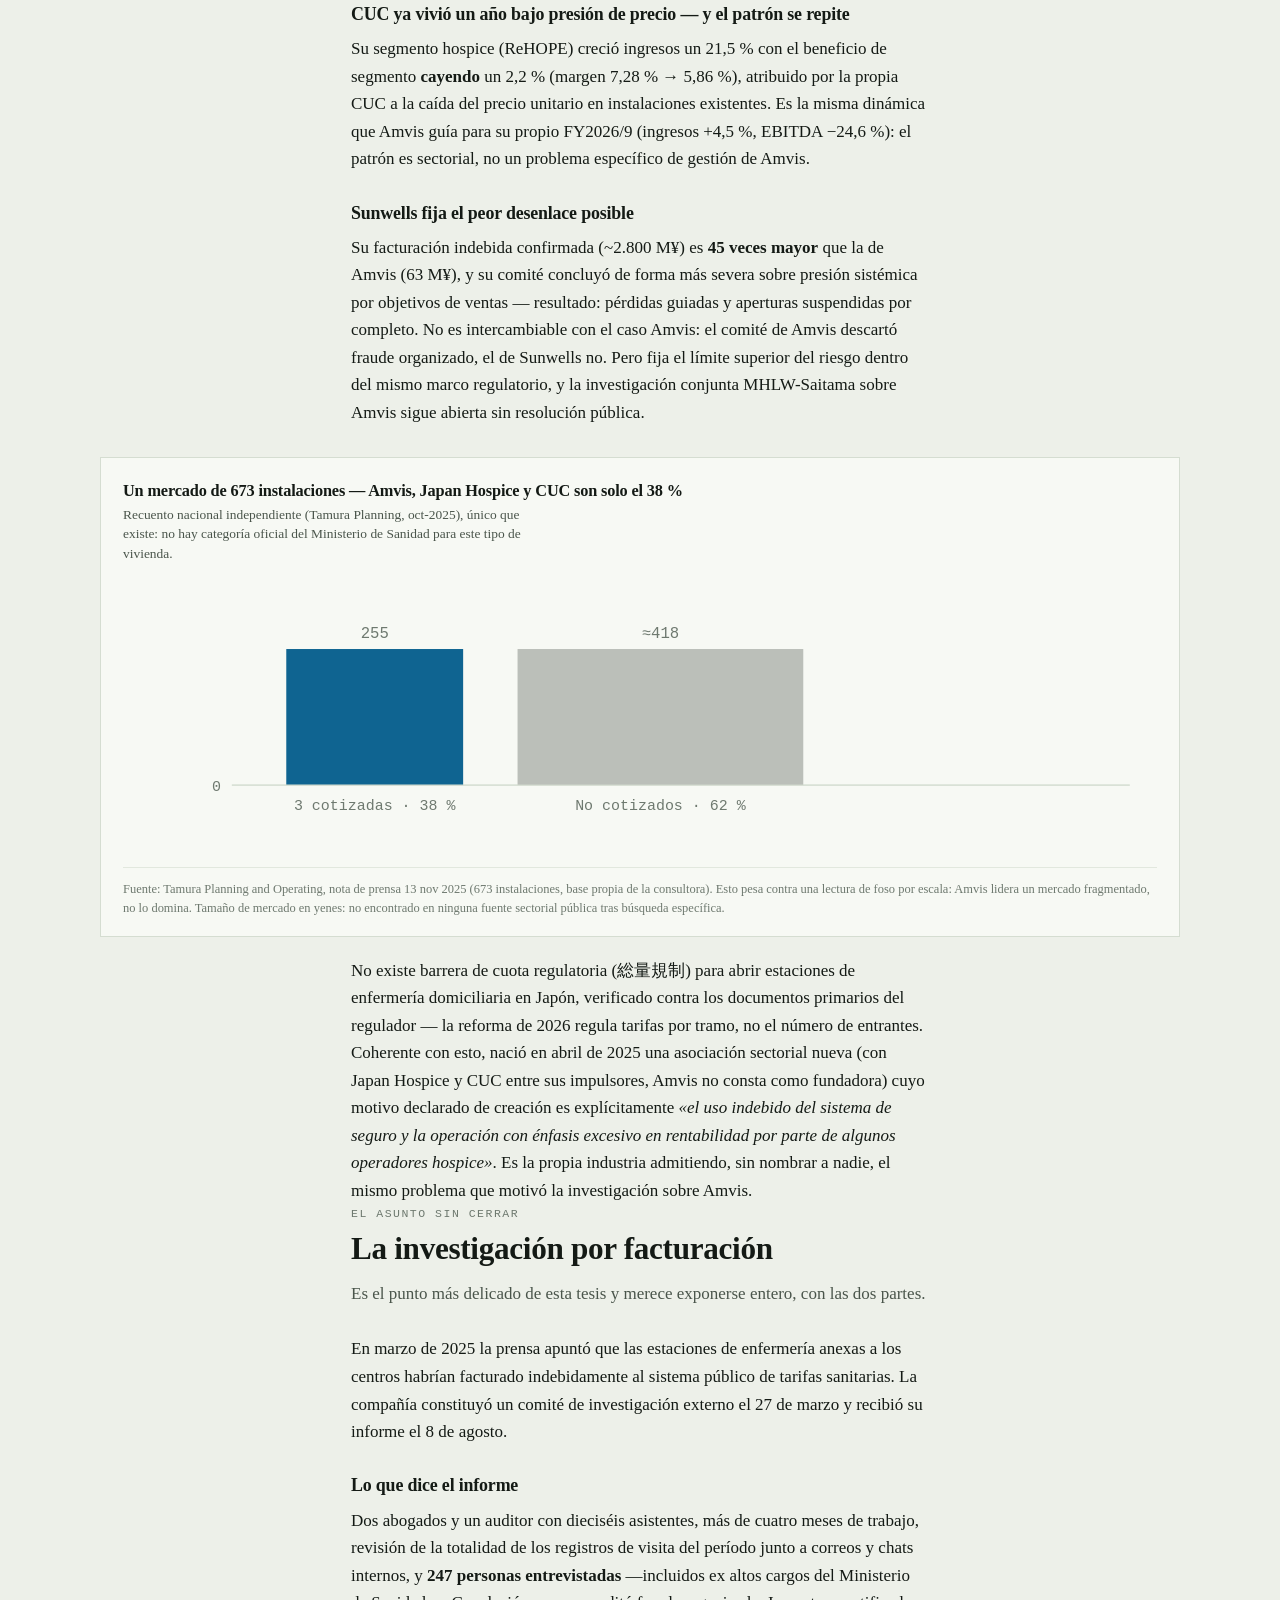
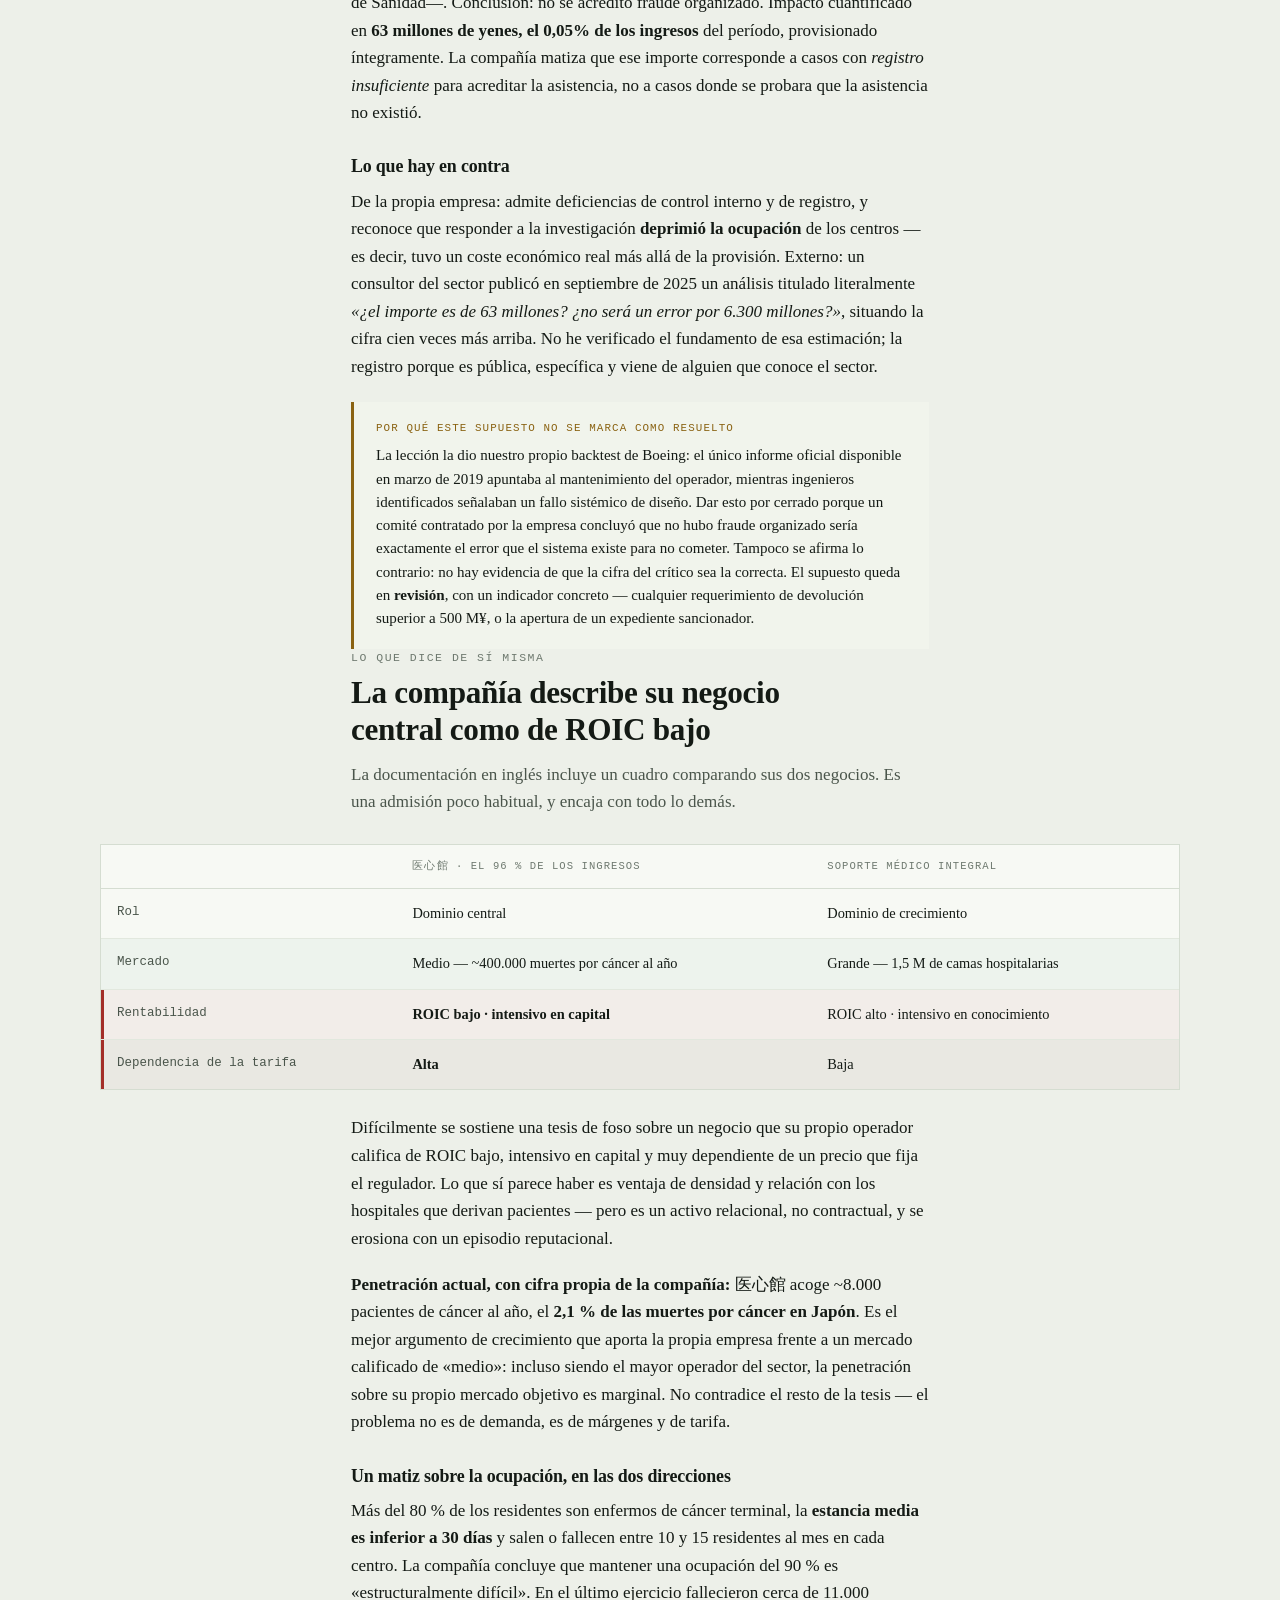
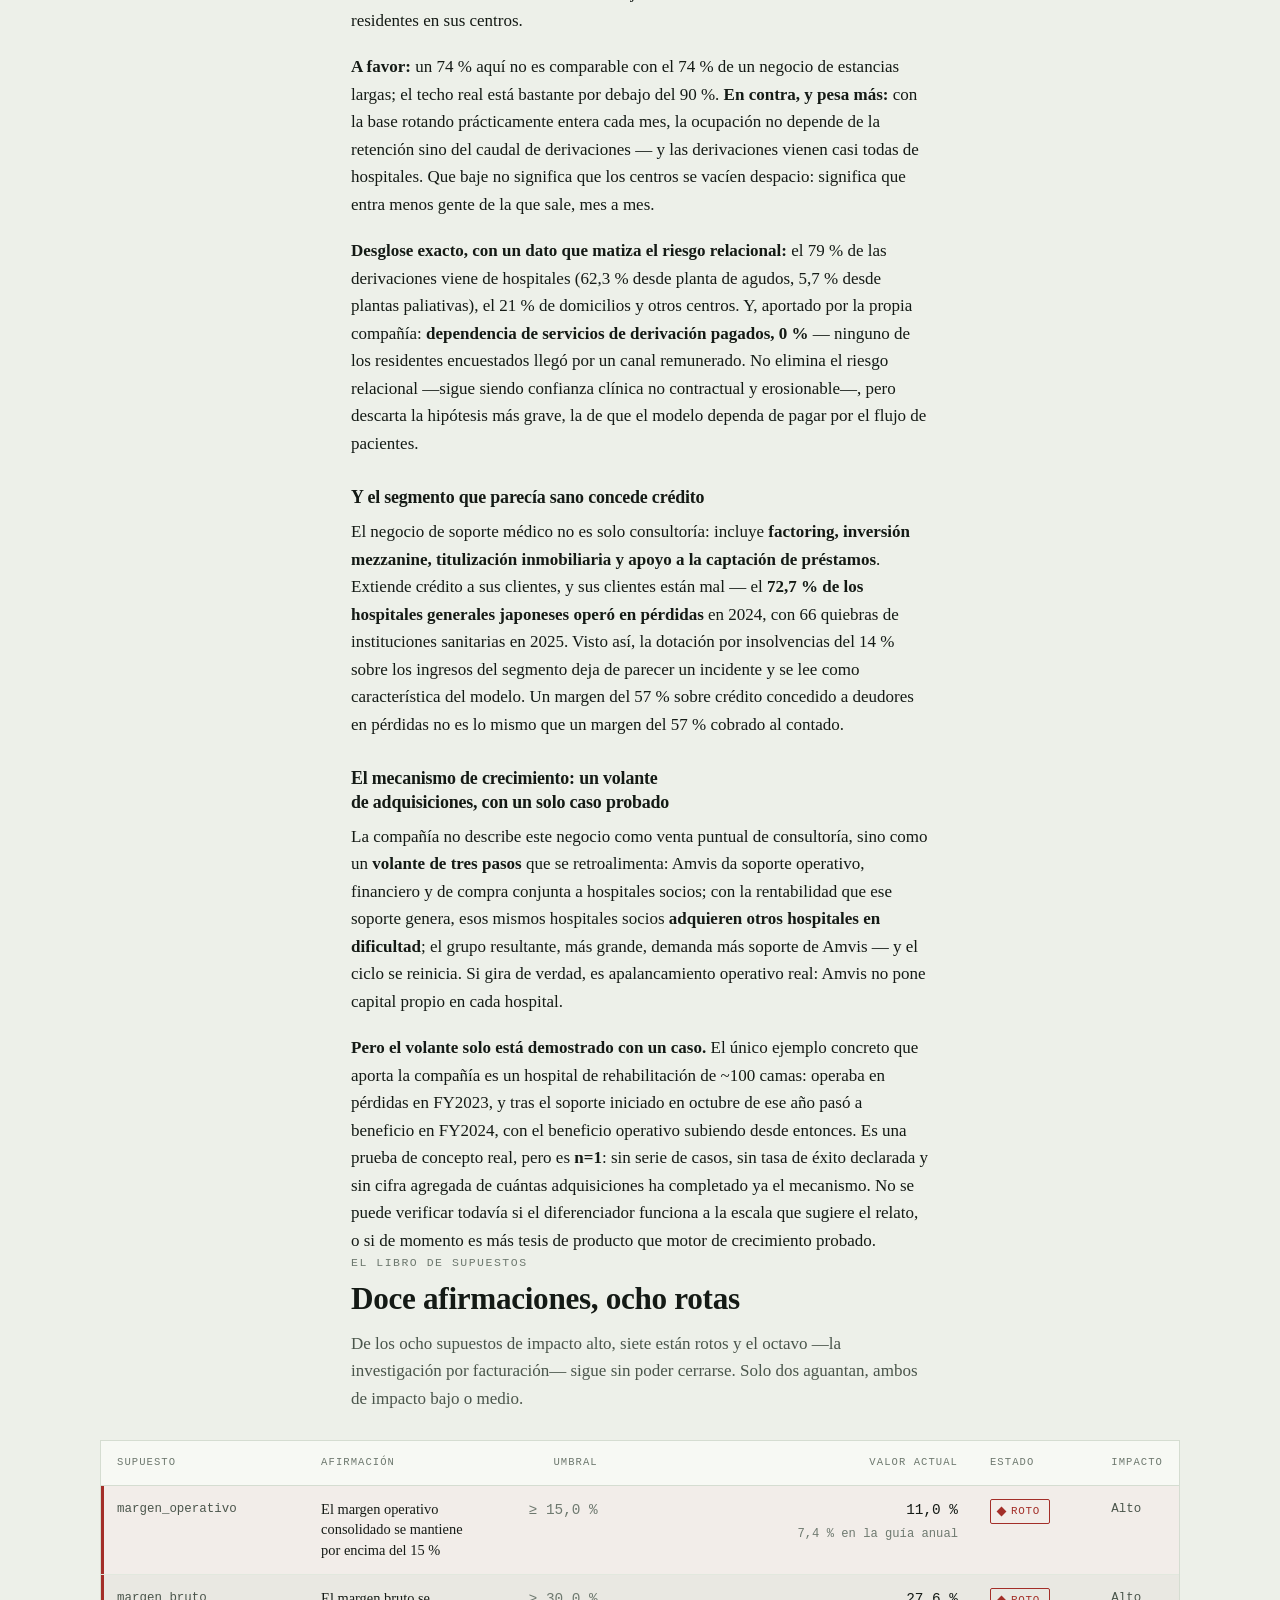
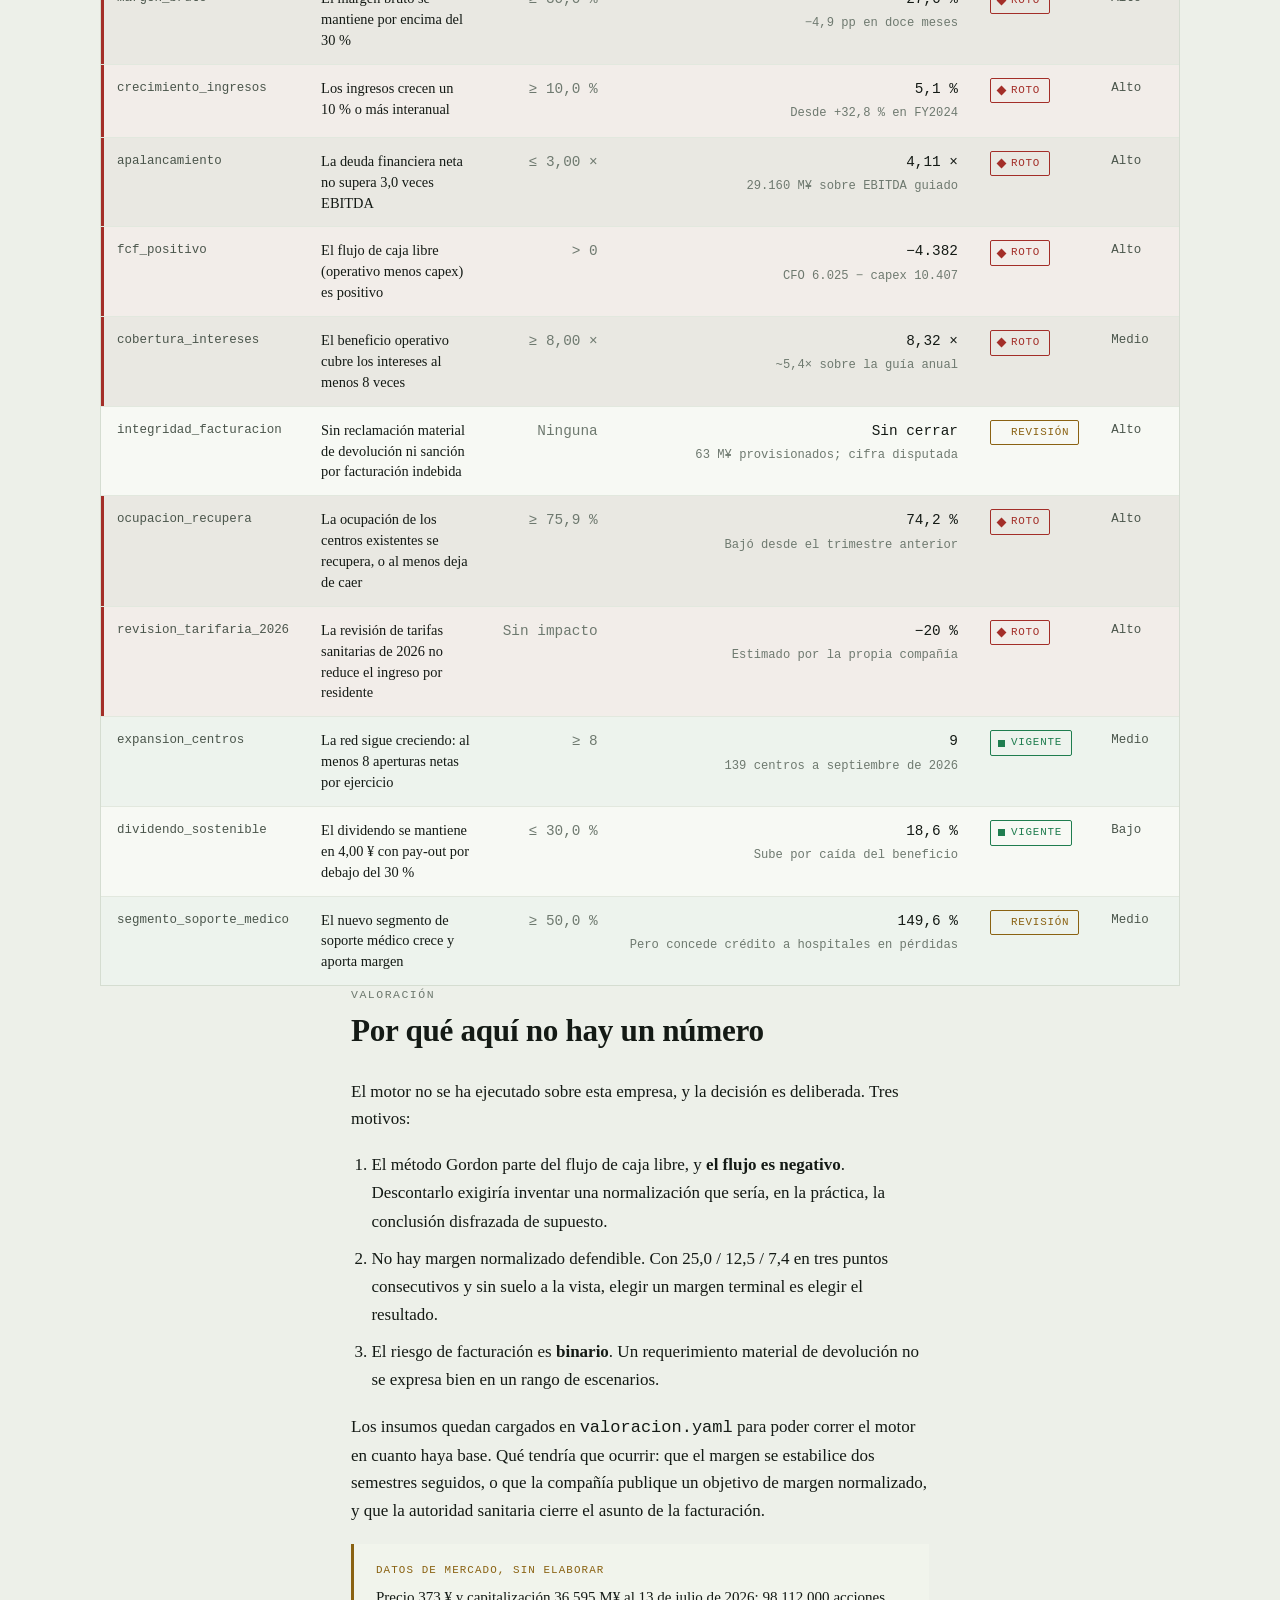
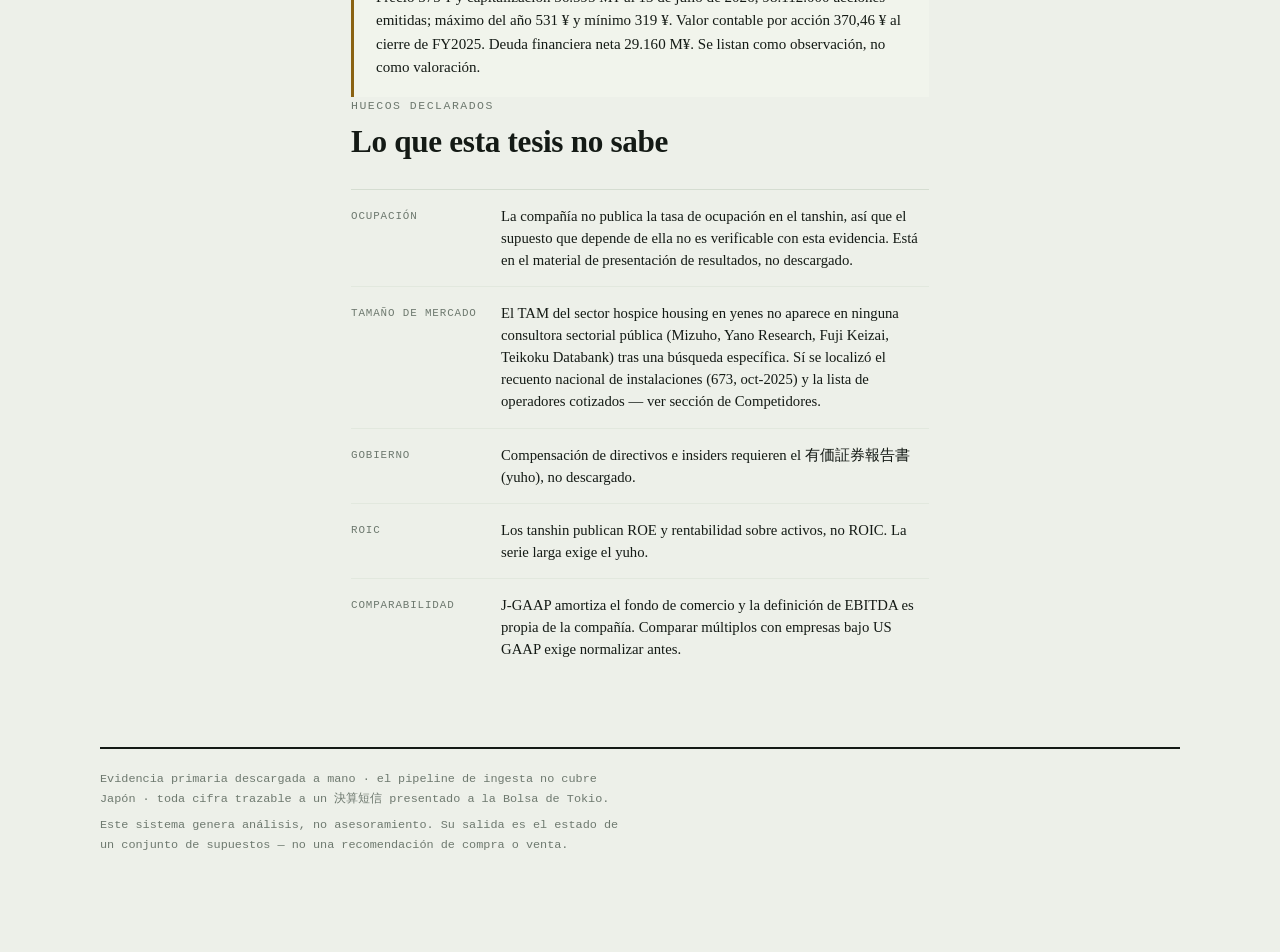
==== commit 21486cdc: "7071: penetración de mercado, derivaciones y volante de adquisiciones Refleja la actualización de la" ====
--- a/7071/index.html
+++ b/7071/index.html
@@ -366,13 +366,19 @@
   </div>
   <div class="col" style="margin-top:24px">
     <p>Difícilmente se sostiene una tesis de foso sobre un negocio que su propio operador califica de ROIC bajo, intensivo en capital y muy dependiente de un precio que fija el regulador. Lo que sí parece haber es ventaja de densidad y relación con los hospitales que derivan pacientes — pero es un activo relacional, no contractual, y se erosiona con un episodio reputacional.</p>
+    <p><strong>Penetración actual, con cifra propia de la compañía:</strong> 医心館 acoge ~8.000 pacientes de cáncer al año, el <strong>2,1 % de las muertes por cáncer en Japón</strong>. Es el mejor argumento de crecimiento que aporta la propia empresa frente a un mercado calificado de «medio»: incluso siendo el mayor operador del sector, la penetración sobre su propio mercado objetivo es marginal. No contradice el resto de la tesis — el problema no es de demanda, es de márgenes y de tarifa.</p>
 
     <h3 style="margin:1.6em 0 0.5em">Un matiz sobre la ocupación, en las dos direcciones</h3>
     <p>Más del 80 % de los residentes son enfermos de cáncer terminal, la <strong>estancia media es inferior a 30 días</strong> y salen o fallecen entre 10 y 15 residentes al mes en cada centro. La compañía concluye que mantener una ocupación del 90 % es «estructuralmente difícil». En el último ejercicio fallecieron cerca de 11.000 residentes en sus centros.</p>
     <p><strong>A favor:</strong> un 74 % aquí no es comparable con el 74 % de un negocio de estancias largas; el techo real está bastante por debajo del 90 %. <strong>En contra, y pesa más:</strong> con la base rotando prácticamente entera cada mes, la ocupación no depende de la retención sino del caudal de derivaciones — y las derivaciones vienen casi todas de hospitales. Que baje no significa que los centros se vacíen despacio: significa que entra menos gente de la que sale, mes a mes.</p>
+    <p><strong>Desglose exacto, con un dato que matiza el riesgo relacional:</strong> el 79 % de las derivaciones viene de hospitales (62,3 % desde planta de agudos, 5,7 % desde plantas paliativas), el 21 % de domicilios y otros centros. Y, aportado por la propia compañía: <strong>dependencia de servicios de derivación pagados, 0 %</strong> — ninguno de los residentes encuestados llegó por un canal remunerado. No elimina el riesgo relacional —sigue siendo confianza clínica no contractual y erosionable—, pero descarta la hipótesis más grave, la de que el modelo dependa de pagar por el flujo de pacientes.</p>
 
     <h3 style="margin:1.6em 0 0.5em">Y el segmento que parecía sano concede crédito</h3>
     <p>El negocio de soporte médico no es solo consultoría: incluye <strong>factoring, inversión mezzanine, titulización inmobiliaria y apoyo a la captación de préstamos</strong>. Extiende crédito a sus clientes, y sus clientes están mal — el <strong>72,7 % de los hospitales generales japoneses operó en pérdidas</strong> en 2024, con 66 quiebras de instituciones sanitarias en 2025. Visto así, la dotación por insolvencias del 14 % sobre los ingresos del segmento deja de parecer un incidente y se lee como característica del modelo. Un margen del 57 % sobre crédito concedido a deudores en pérdidas no es lo mismo que un margen del 57 % cobrado al contado.</p>
+
+    <h3 style="margin:1.6em 0 0.5em">El mecanismo de crecimiento: un volante de adquisiciones, con un solo caso probado</h3>
+    <p>La compañía no describe este negocio como venta puntual de consultoría, sino como un <strong>volante de tres pasos</strong> que se retroalimenta: Amvis da soporte operativo, financiero y de compra conjunta a hospitales socios; con la rentabilidad que ese soporte genera, esos mismos hospitales socios <strong>adquieren otros hospitales en dificultad</strong>; el grupo resultante, más grande, demanda más soporte de Amvis — y el ciclo se reinicia. Si gira de verdad, es apalancamiento operativo real: Amvis no pone capital propio en cada hospital.</p>
+    <p><strong>Pero el volante solo está demostrado con un caso.</strong> El único ejemplo concreto que aporta la compañía es un hospital de rehabilitación de ~100 camas: operaba en pérdidas en FY2023, y tras el soporte iniciado en octubre de ese año pasó a beneficio en FY2024, con el beneficio operativo subiendo desde entonces. Es una prueba de concepto real, pero es <strong>n=1</strong>: sin serie de casos, sin tasa de éxito declarada y sin cifra agregada de cuántas adquisiciones ha completado ya el mecanismo. No se puede verificar todavía si el diferenciador funciona a la escala que sugiere el relato, o si de momento es más tesis de producto que motor de crecimiento probado.</p>
   </div>
 </section>
 
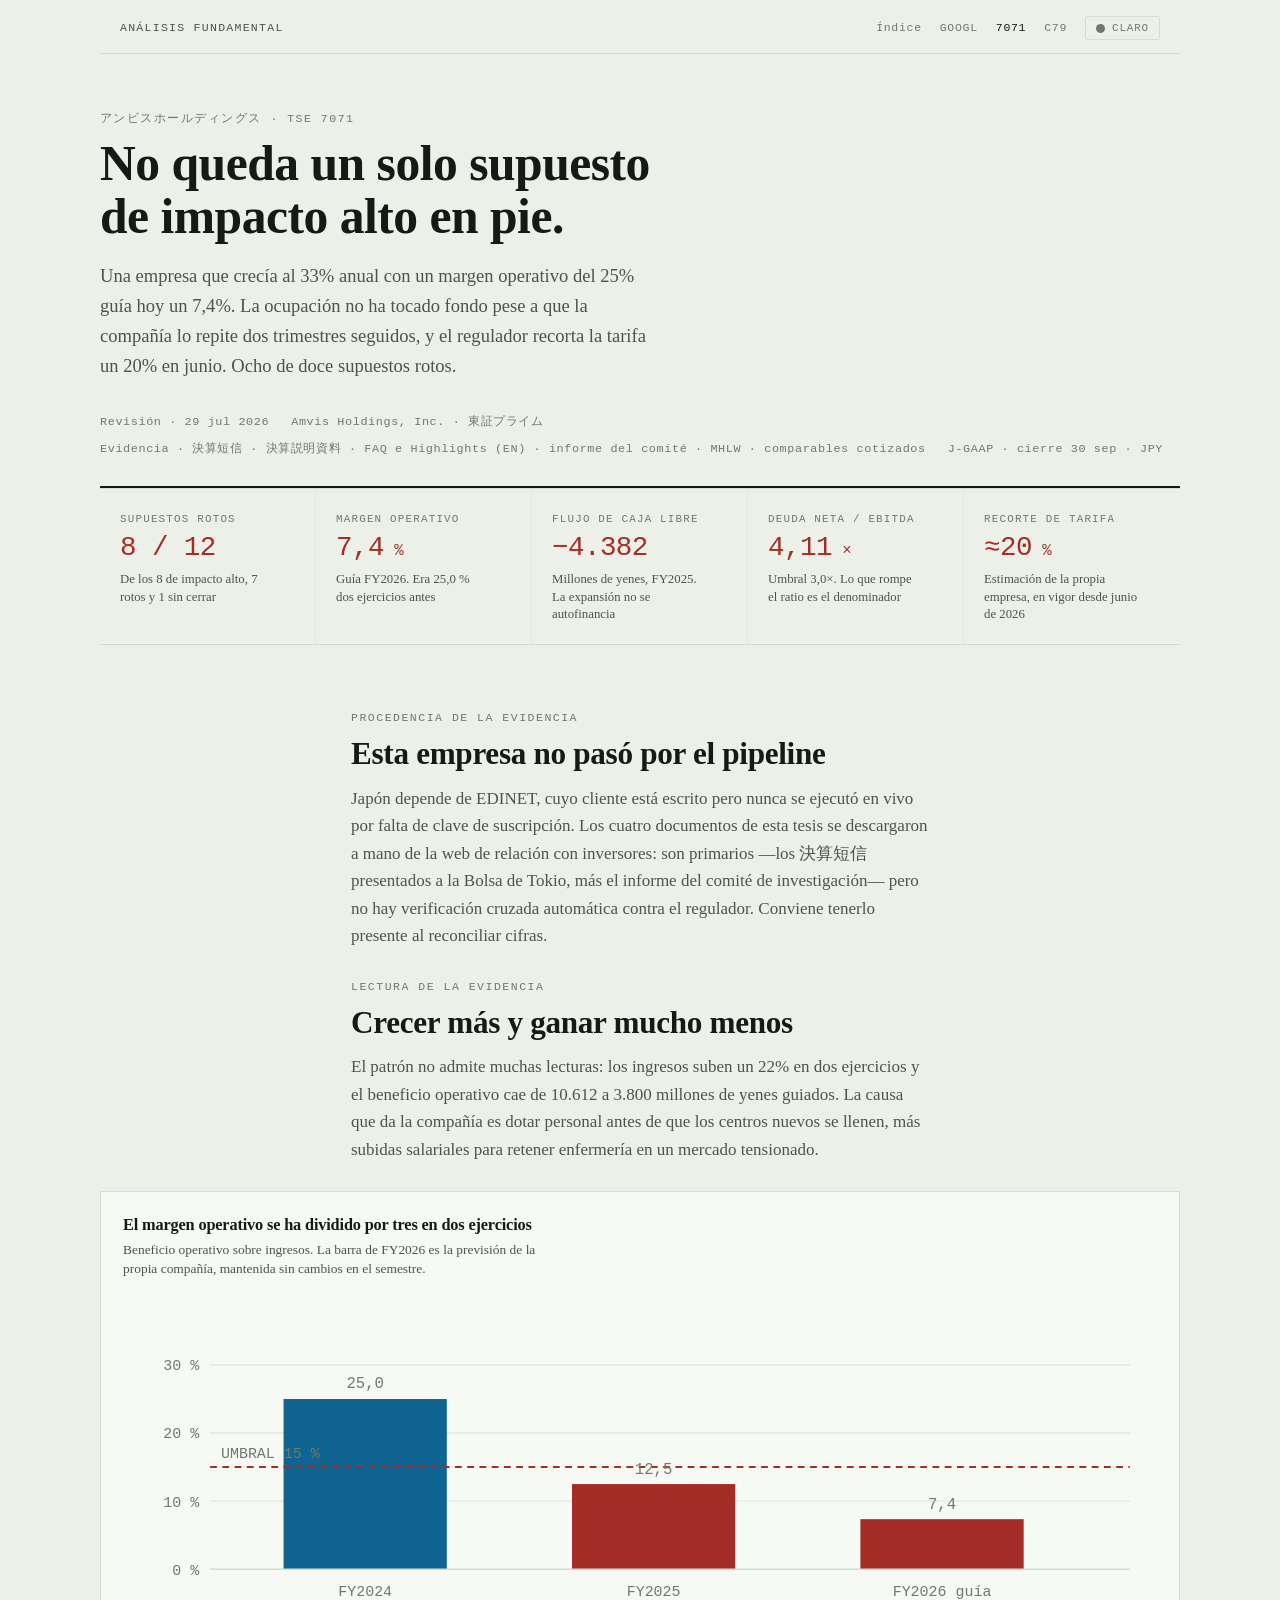
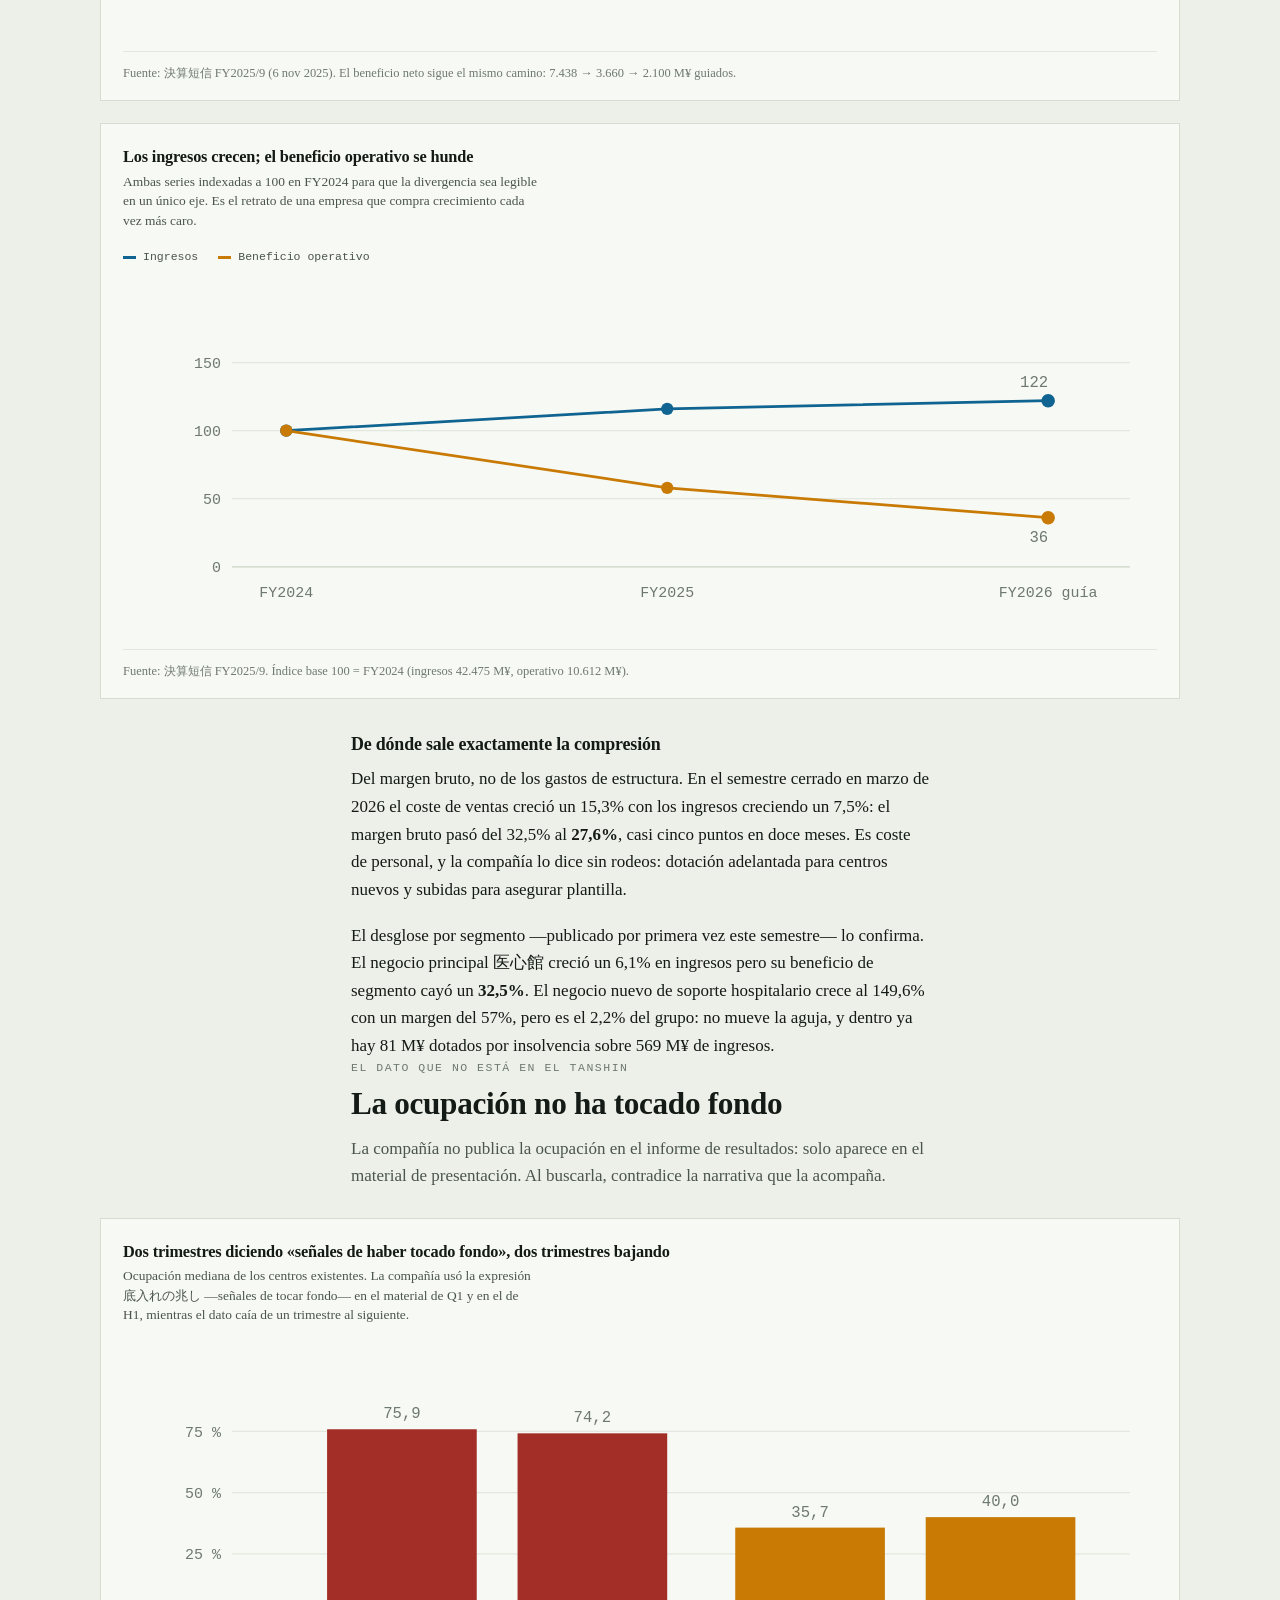
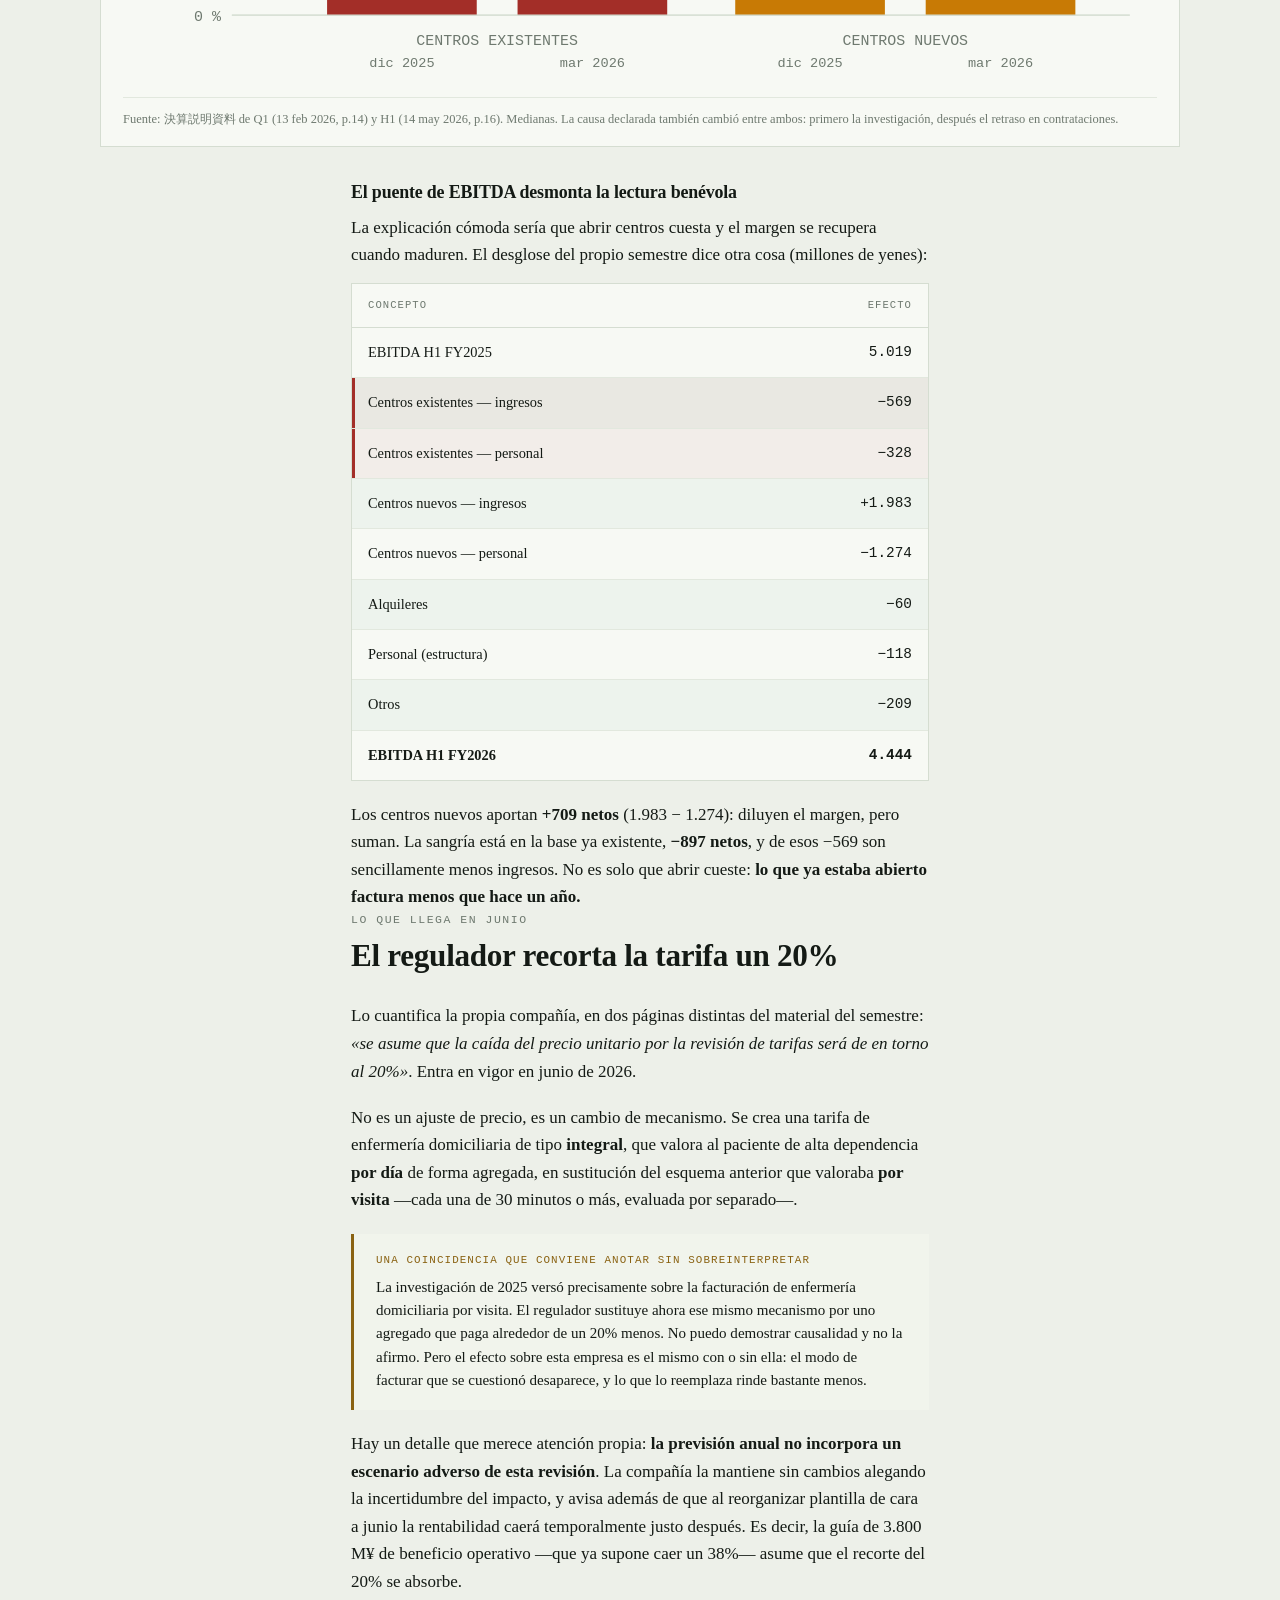
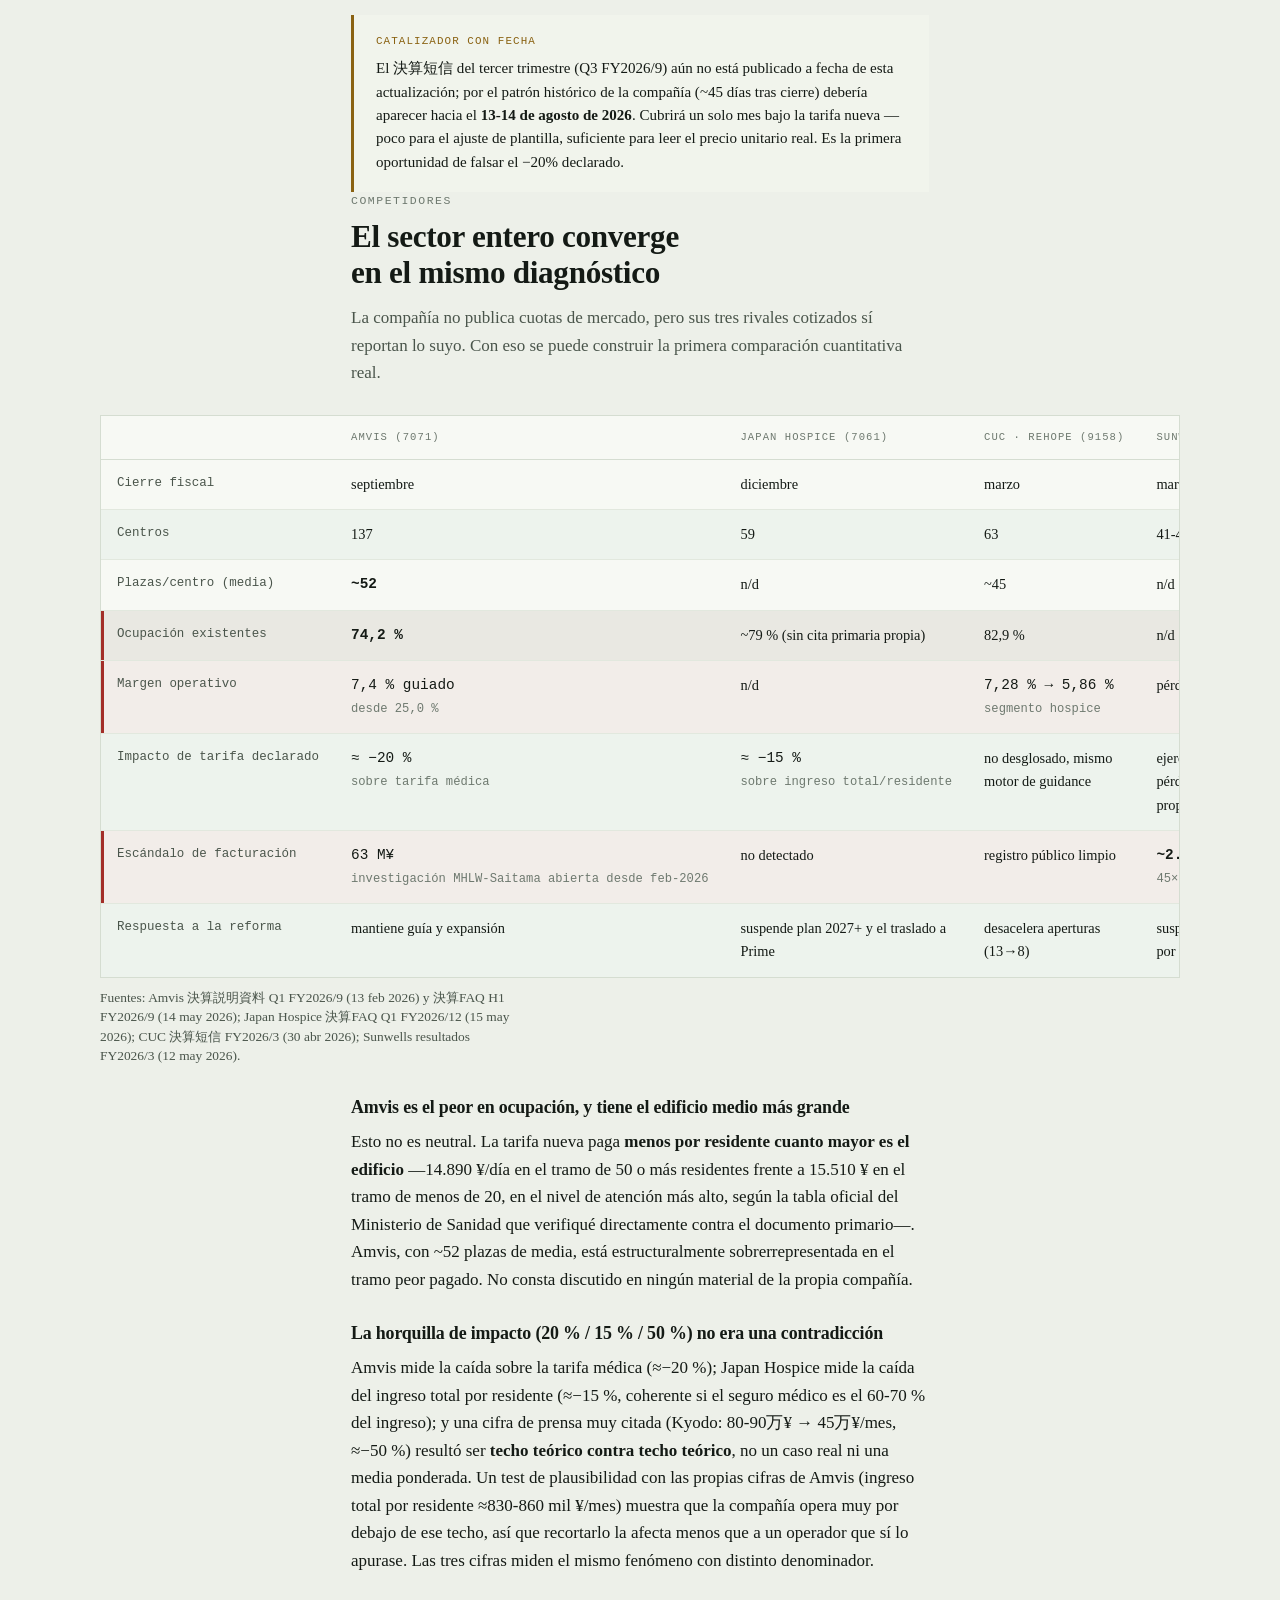
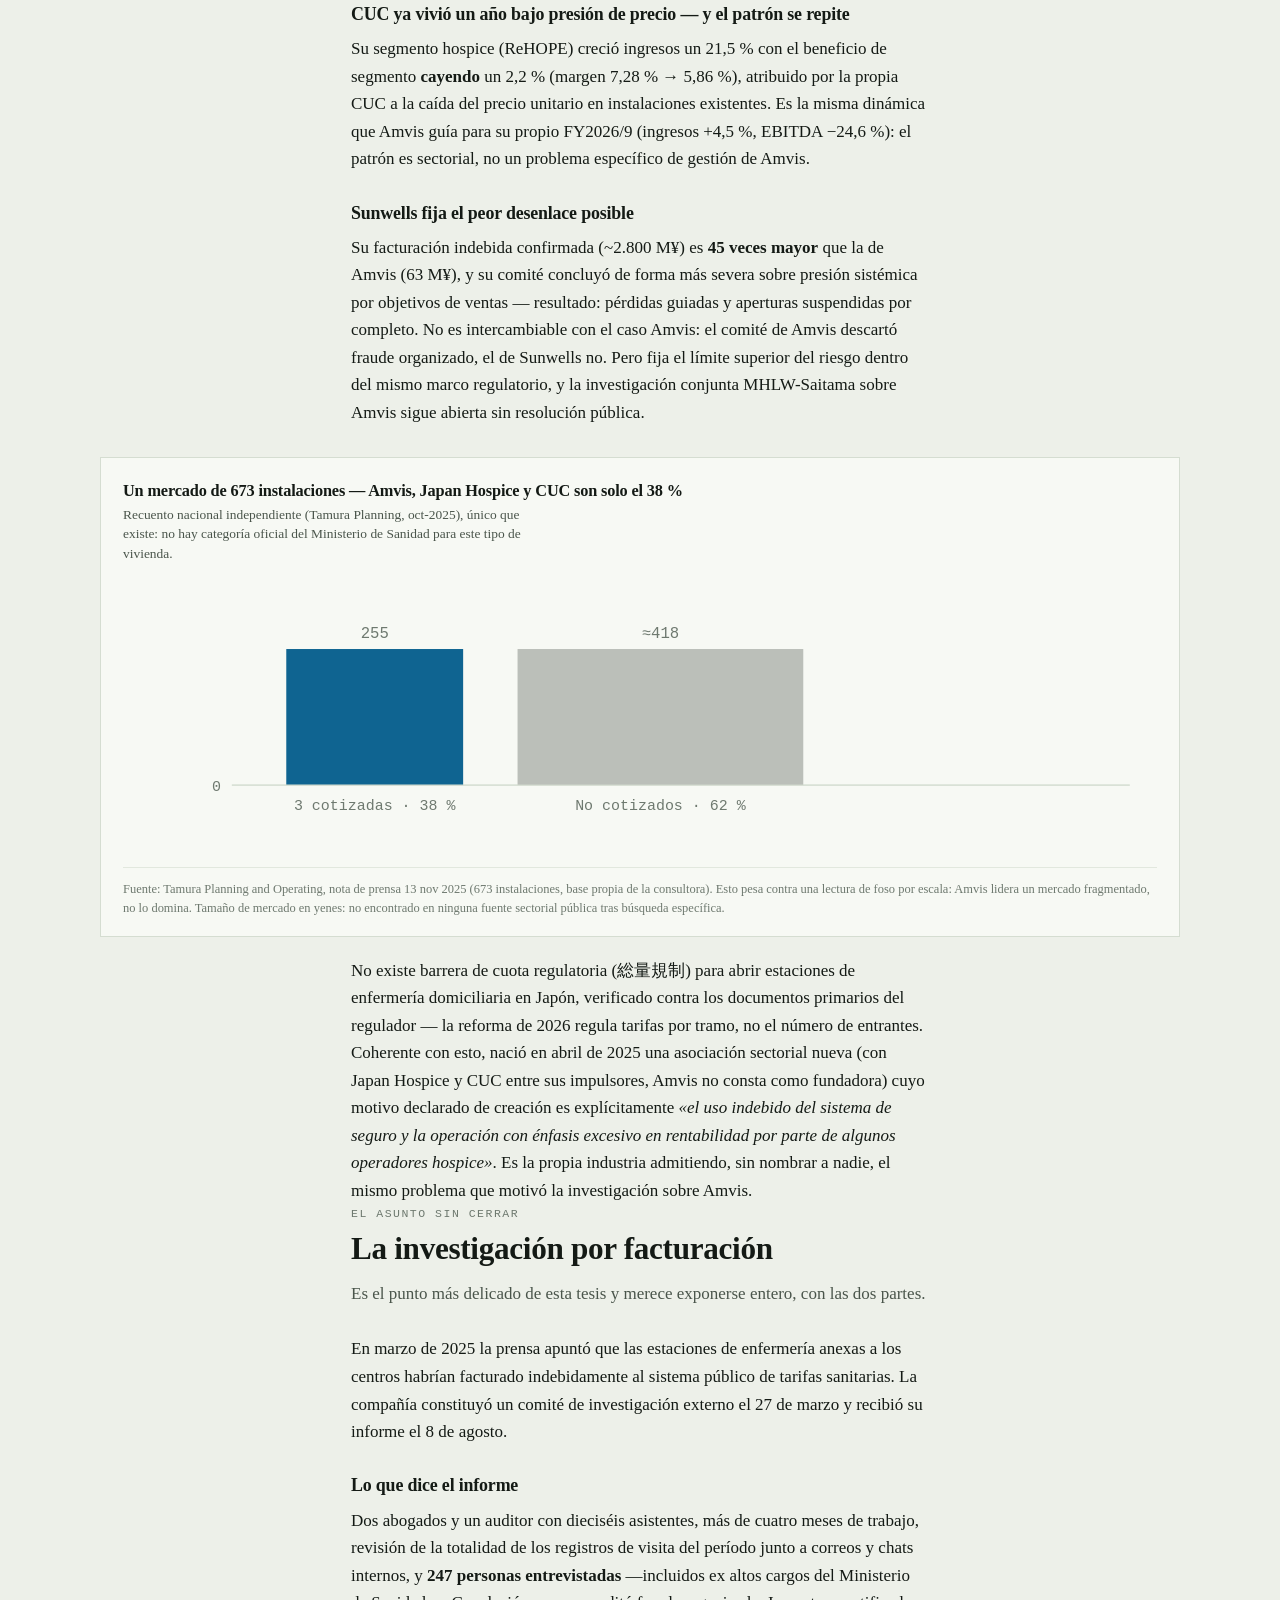
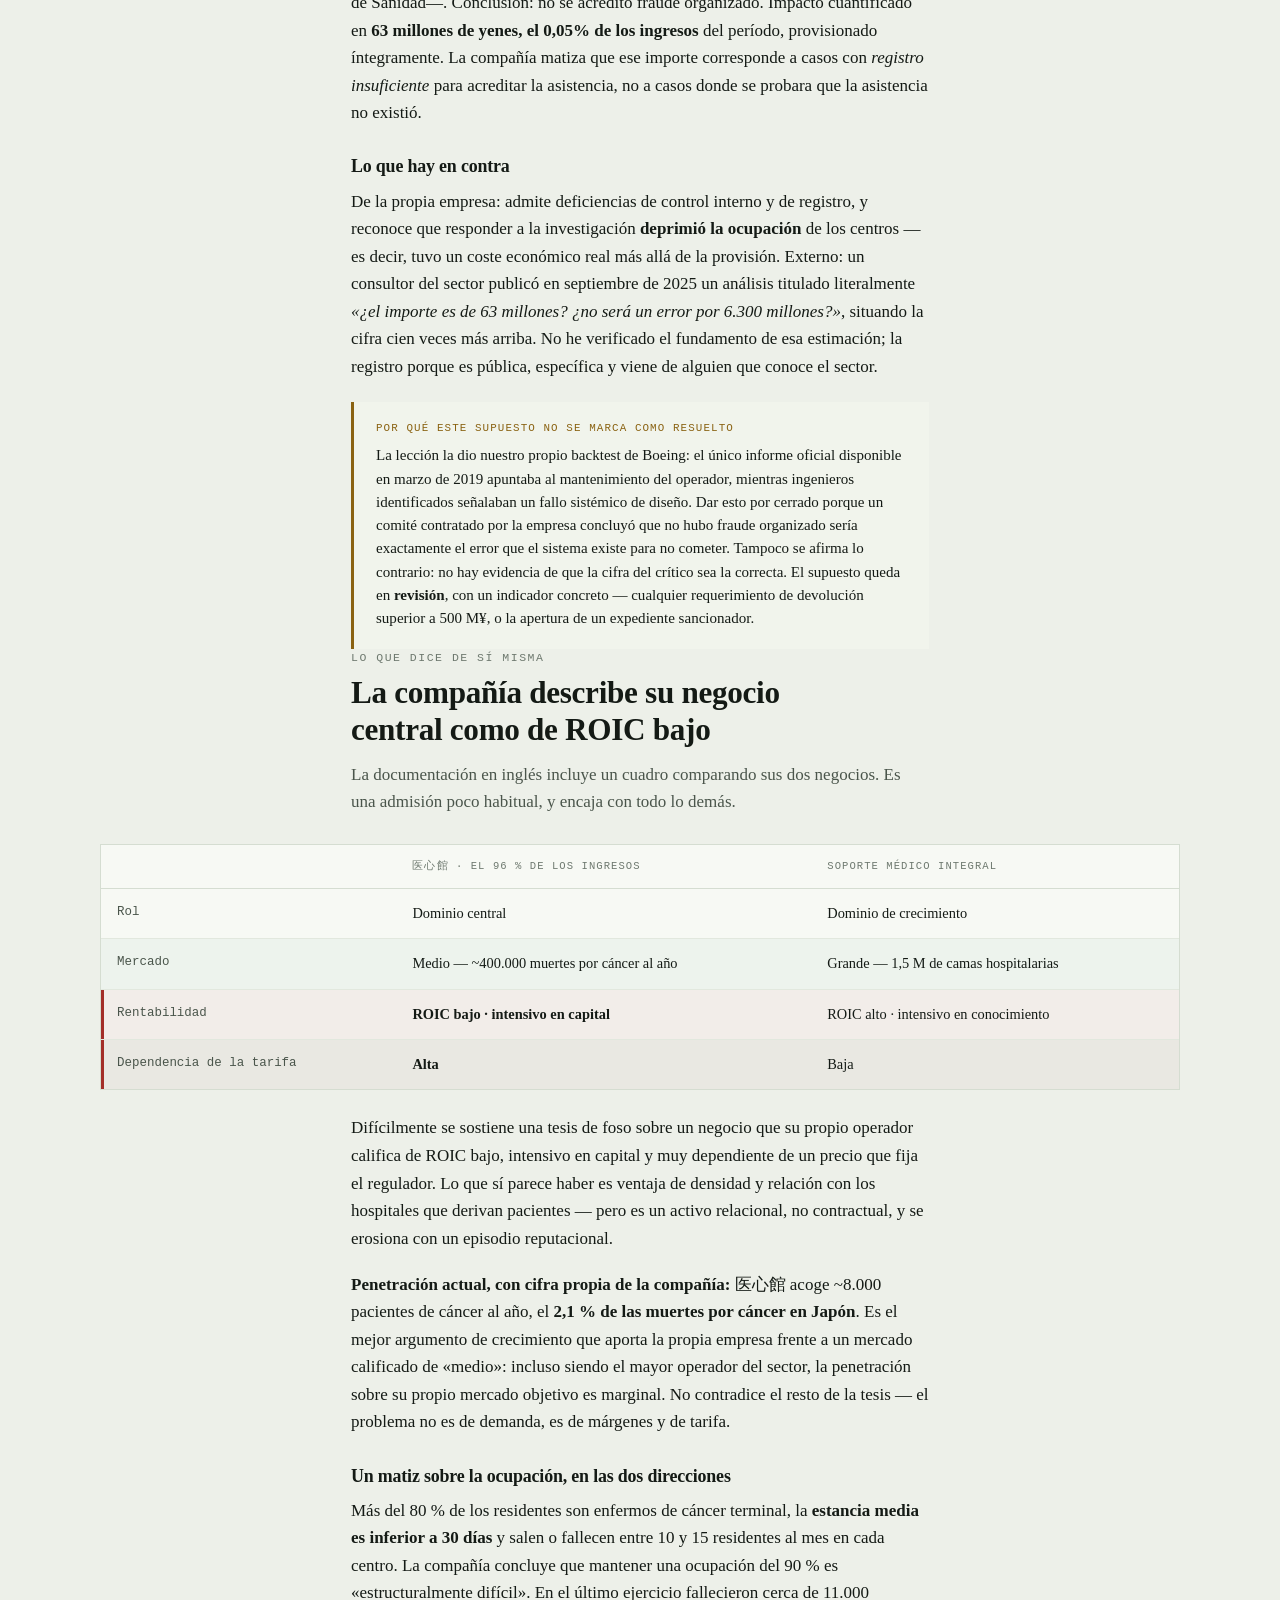
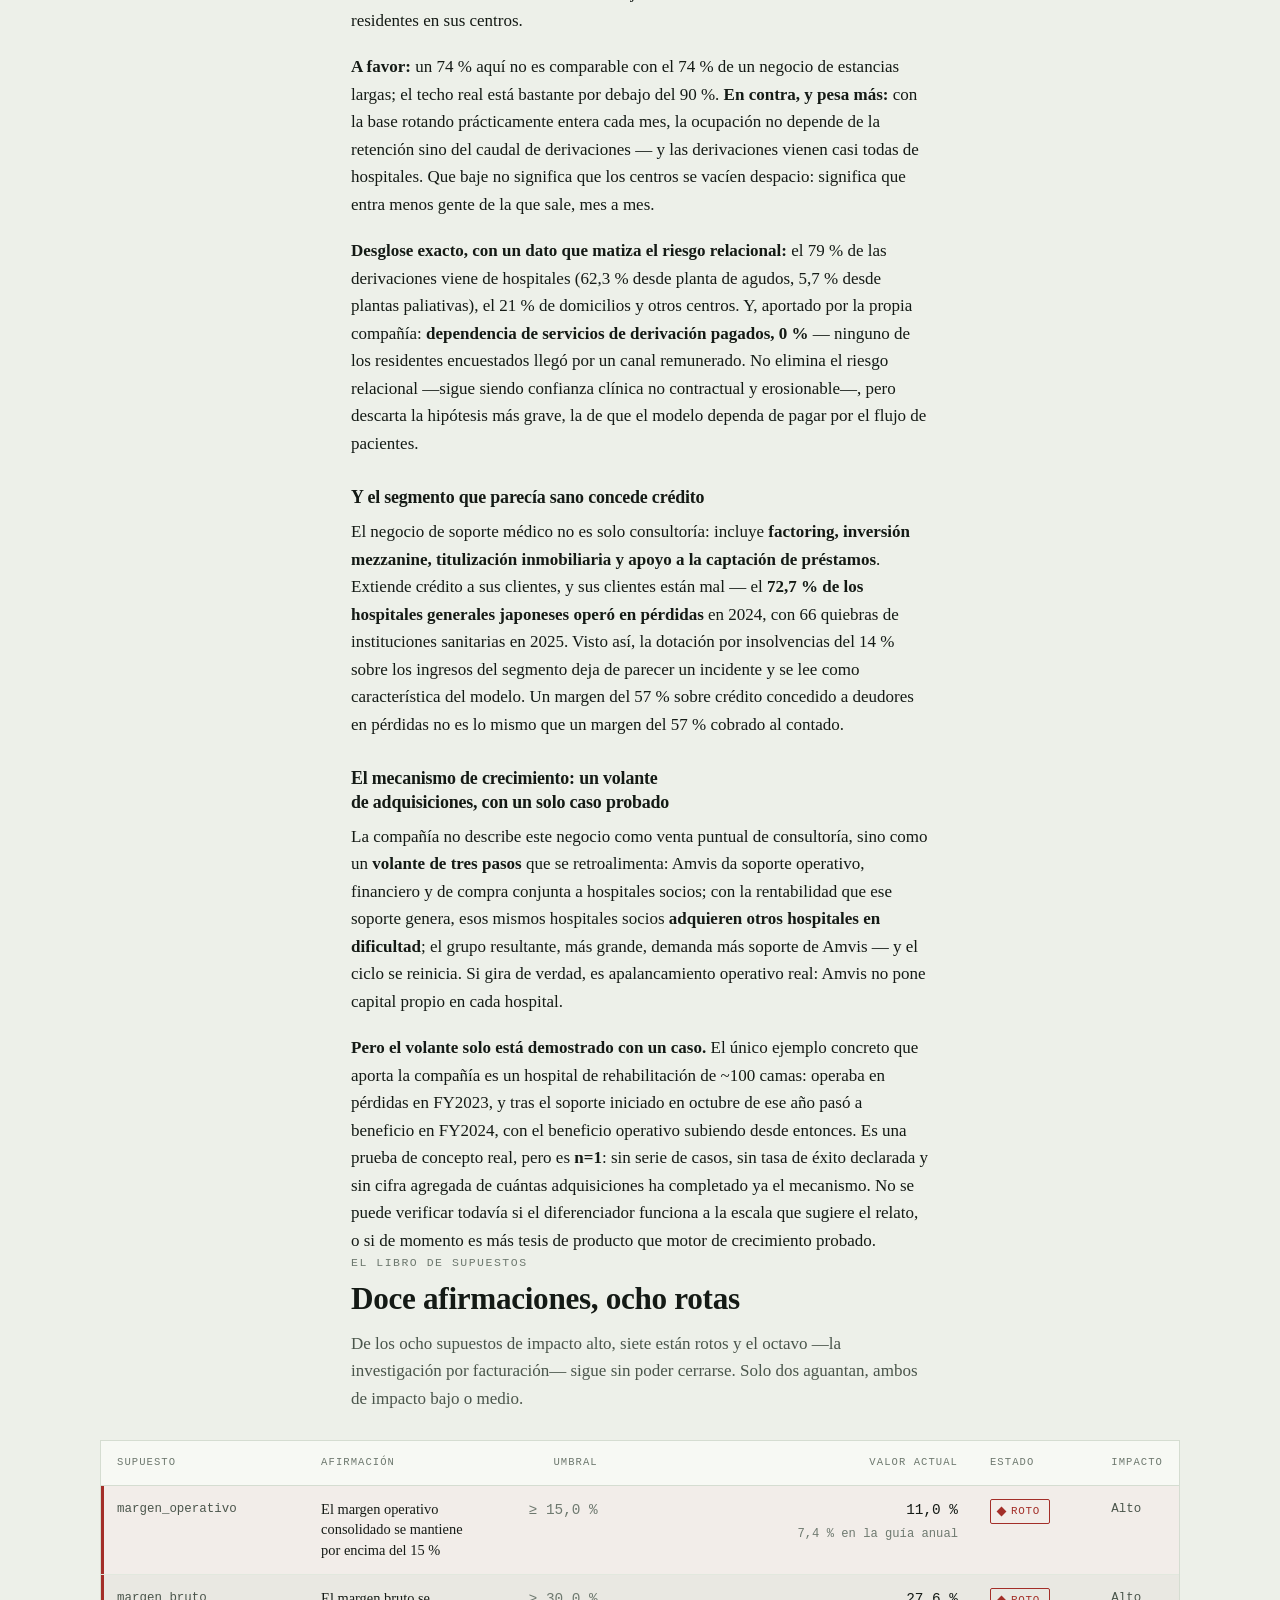
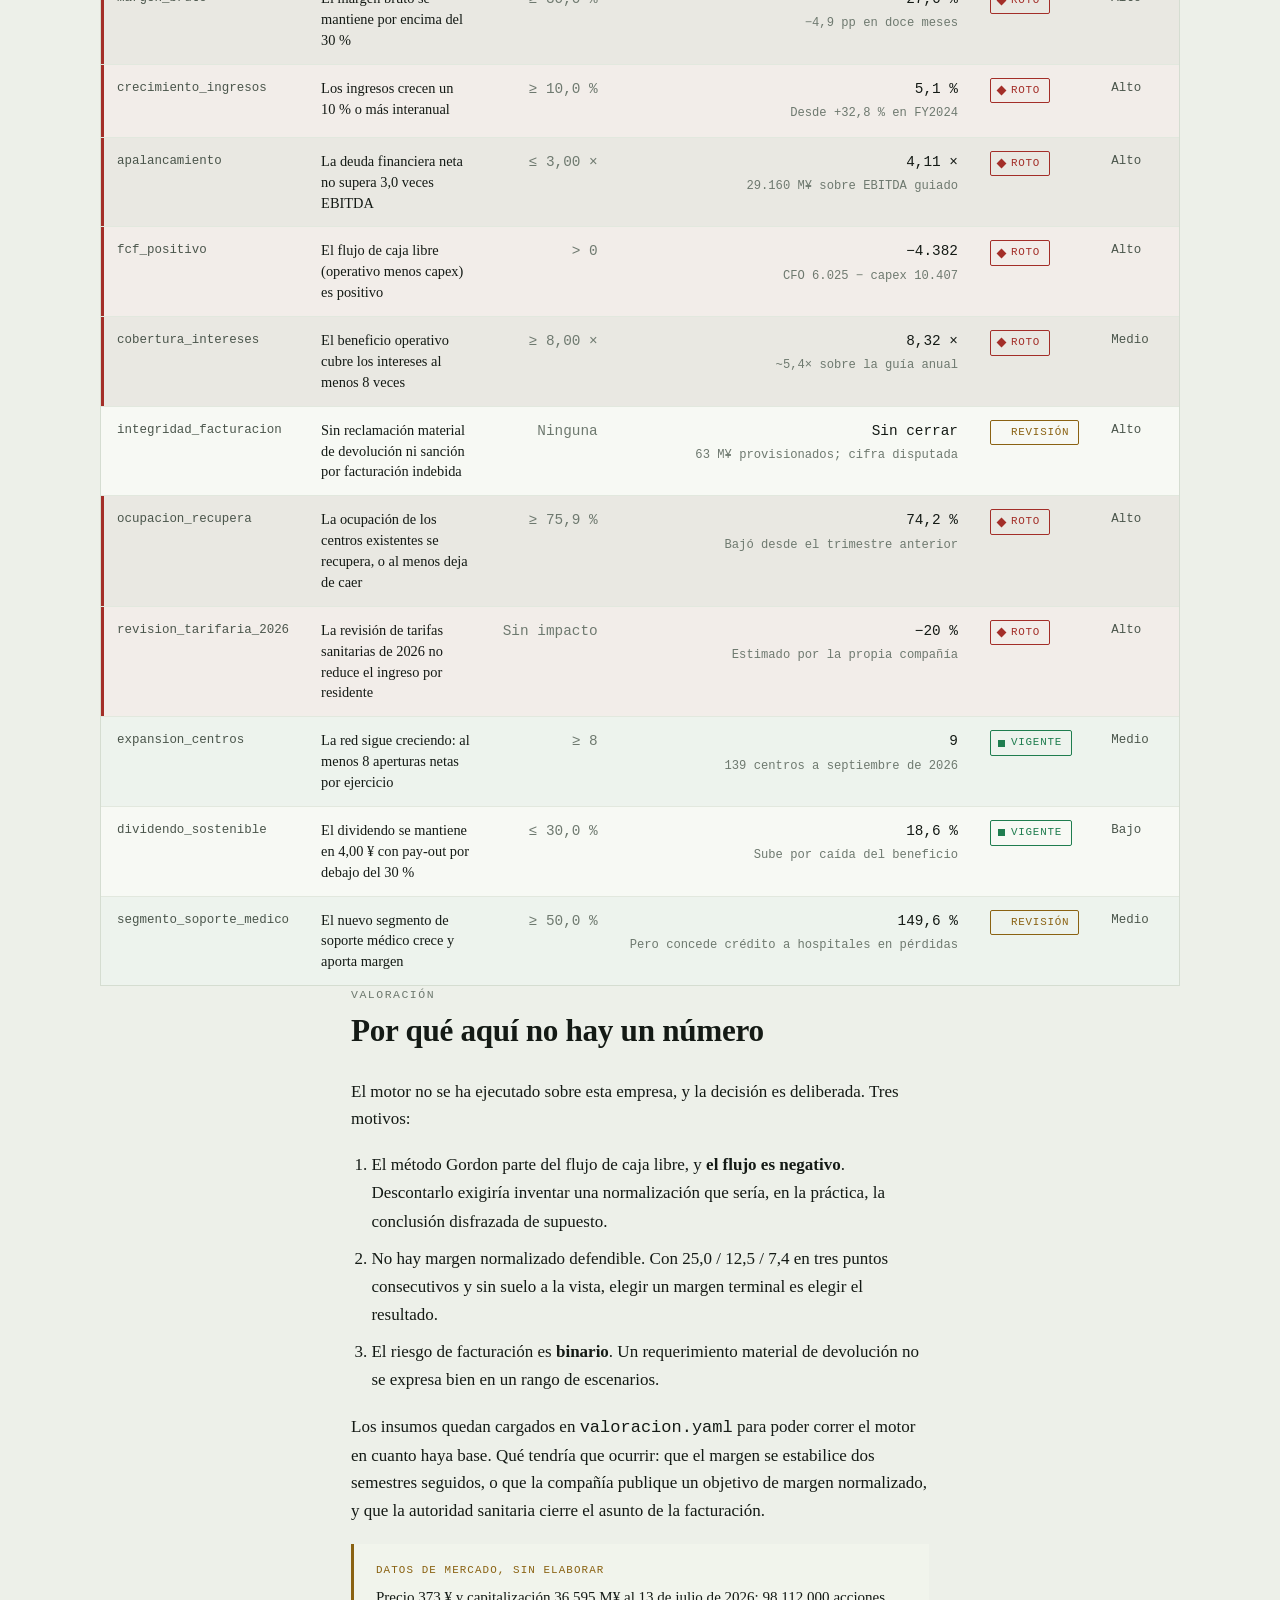
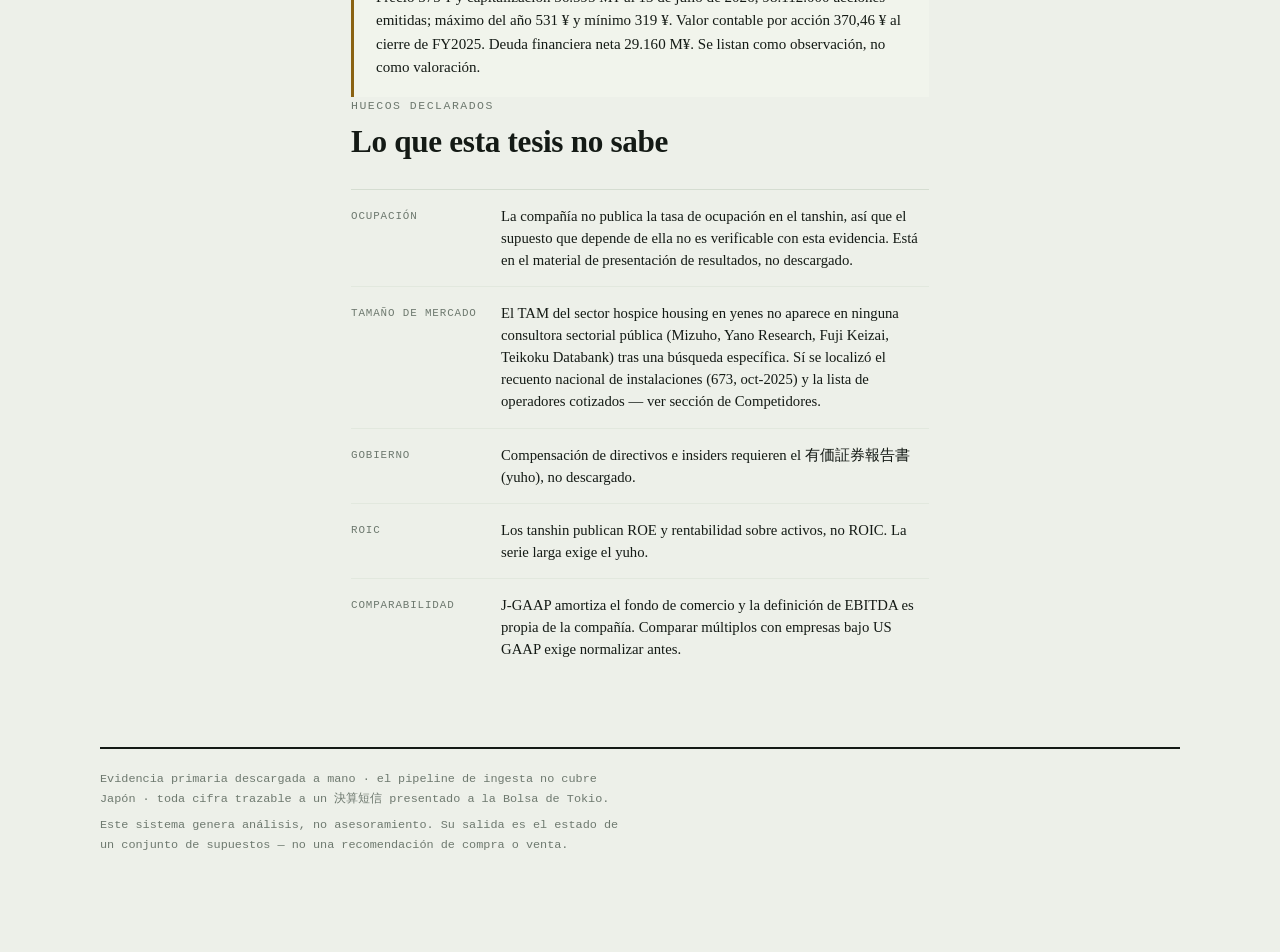
==== commit e45de202: "Añadir C79 (Chrysos Corporation) al sitio Tercera tesis publicada. Página nueva en /c79/ (business m" ====
--- a/7071/index.html
+++ b/7071/index.html
@@ -23,7 +23,7 @@
 <body>
 <div class="sitebar">
   <a class="brand" href="../">Análisis fundamental</a>
-  <nav><a href="../">Índice</a><a href="../googl/">GOOGL</a><a href="../7071/" aria-current="page">7071</a><button class="theme-toggle" type="button" id="themeToggle" aria-label="Cambiar entre tema claro y oscuro"><i class="ic"></i><span id="themeLabel">Tema</span></button></nav>
+  <nav><a href="../">Índice</a><a href="../googl/">GOOGL</a><a href="../7071/" aria-current="page">7071</a><a href="../c79/">C79</a><button class="theme-toggle" type="button" id="themeToggle" aria-label="Cambiar entre tema claro y oscuro"><i class="ic"></i><span id="themeLabel">Tema</span></button></nav>
 </div>
 <div class="page">
 
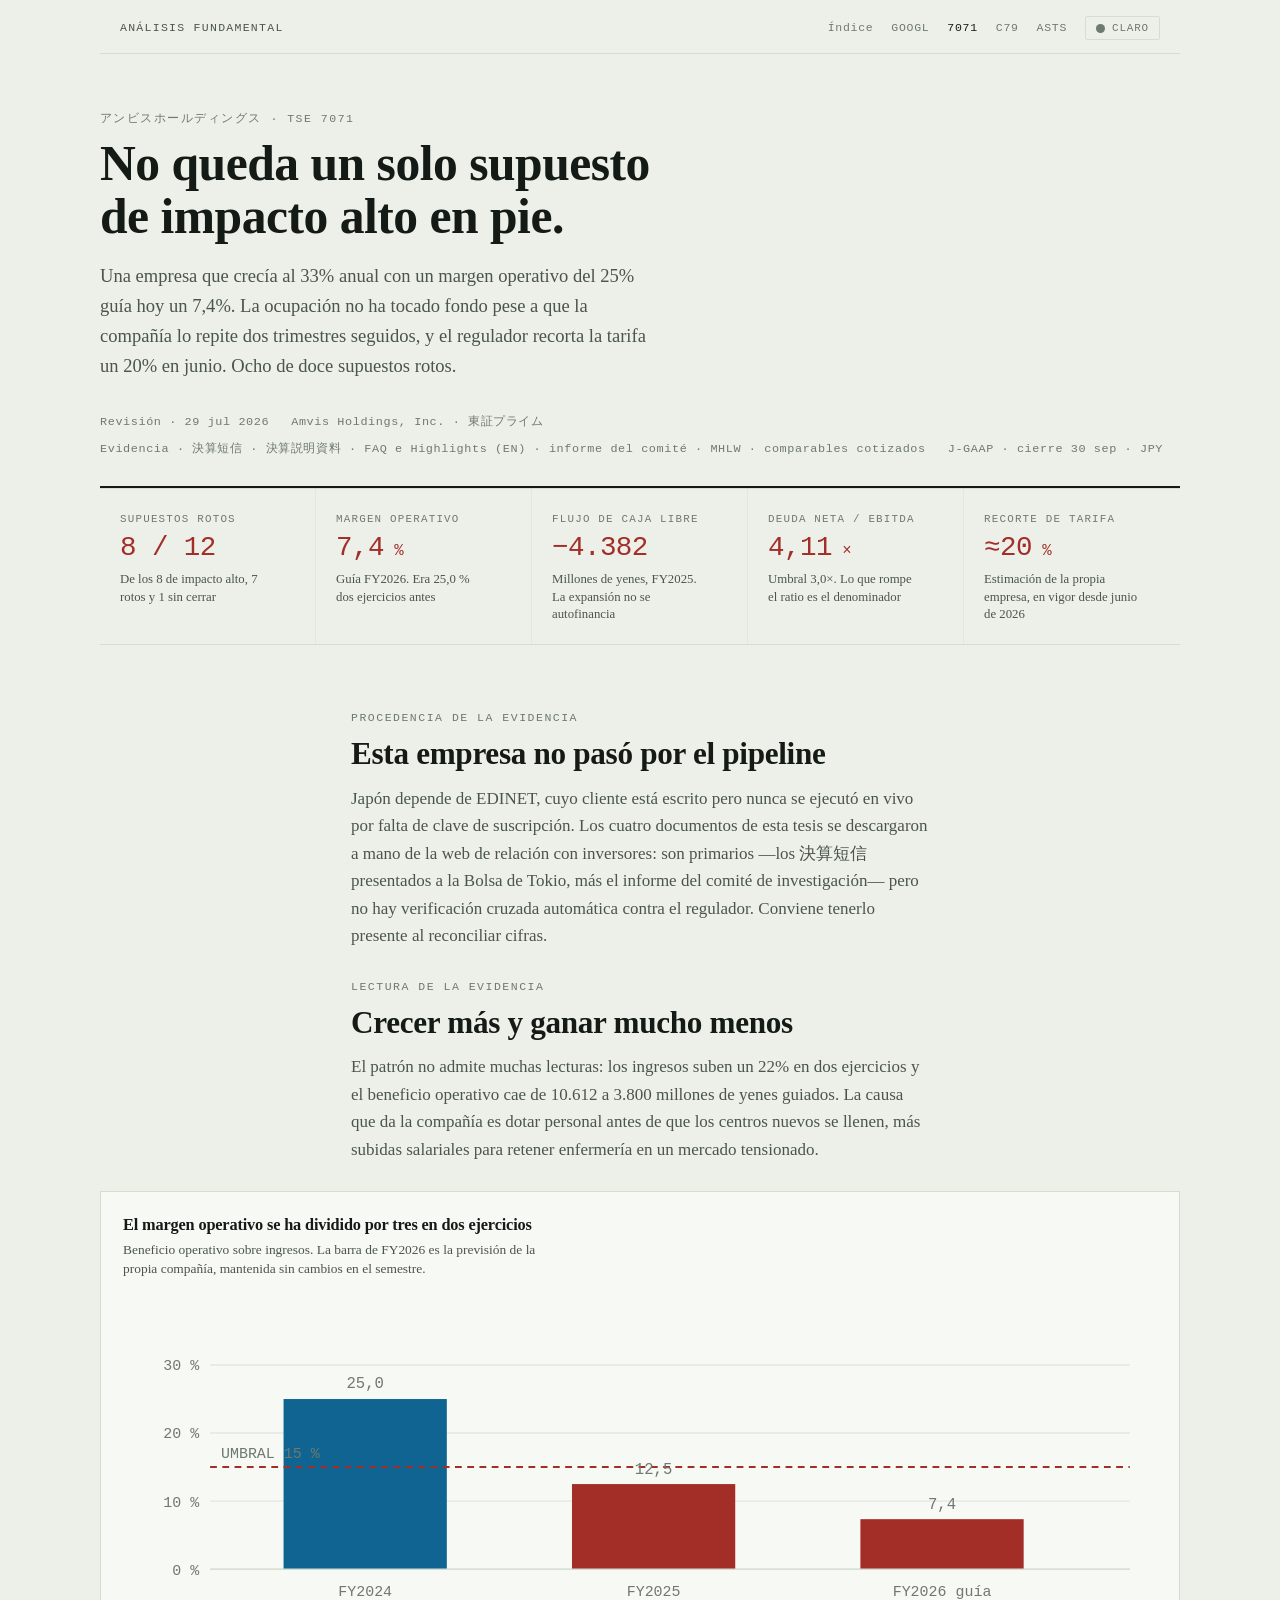
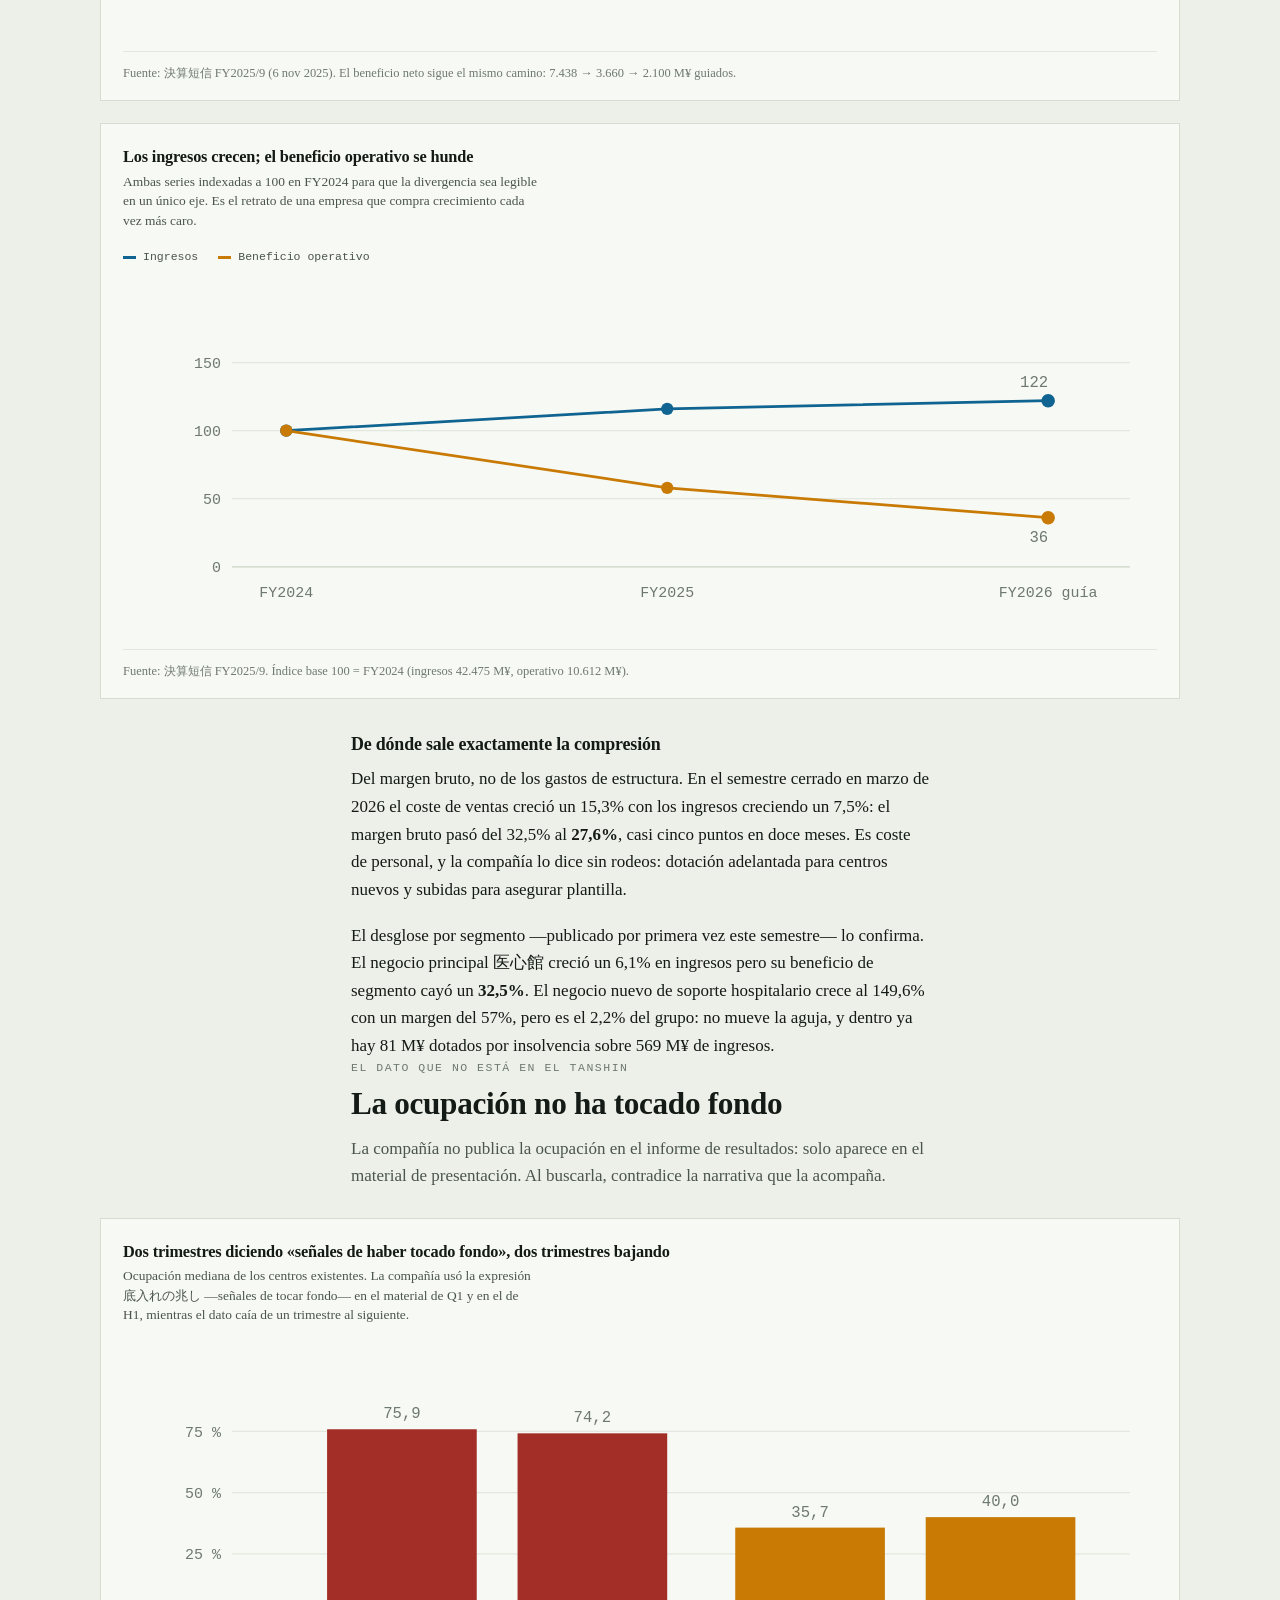
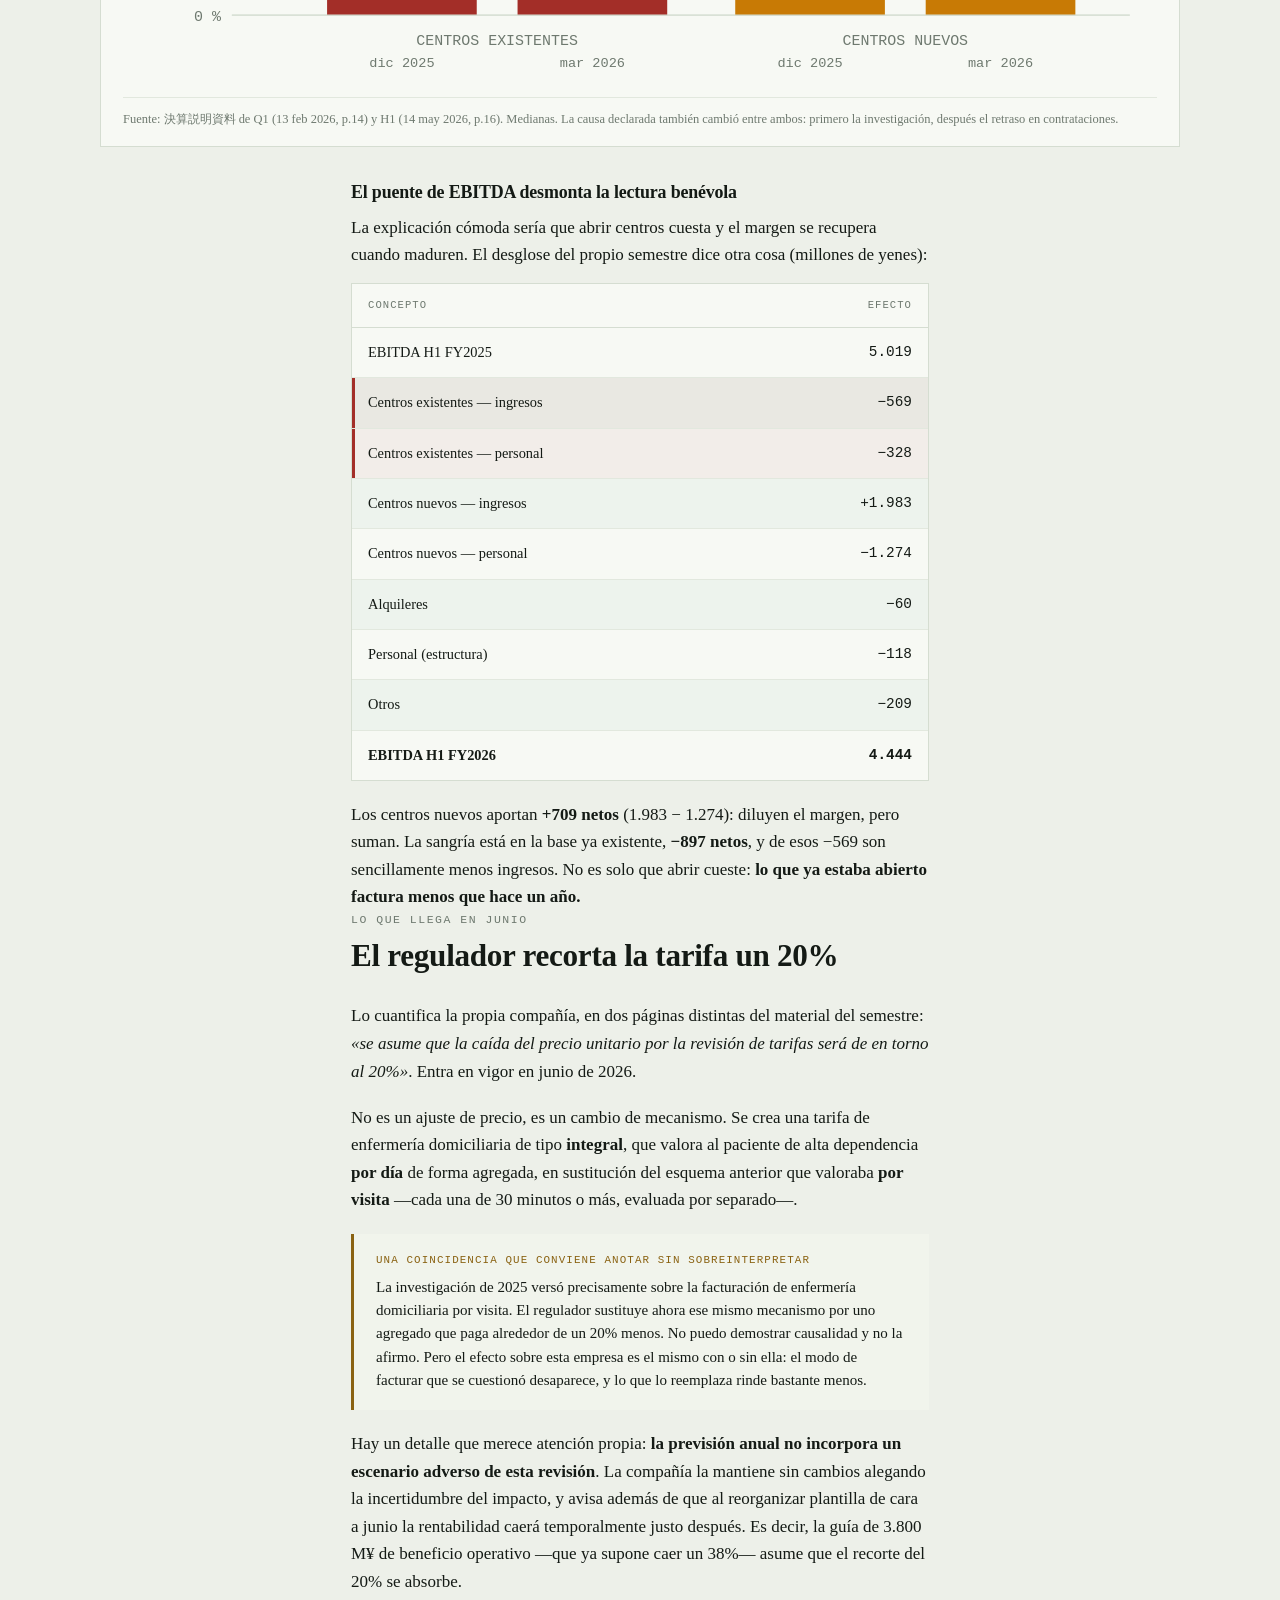
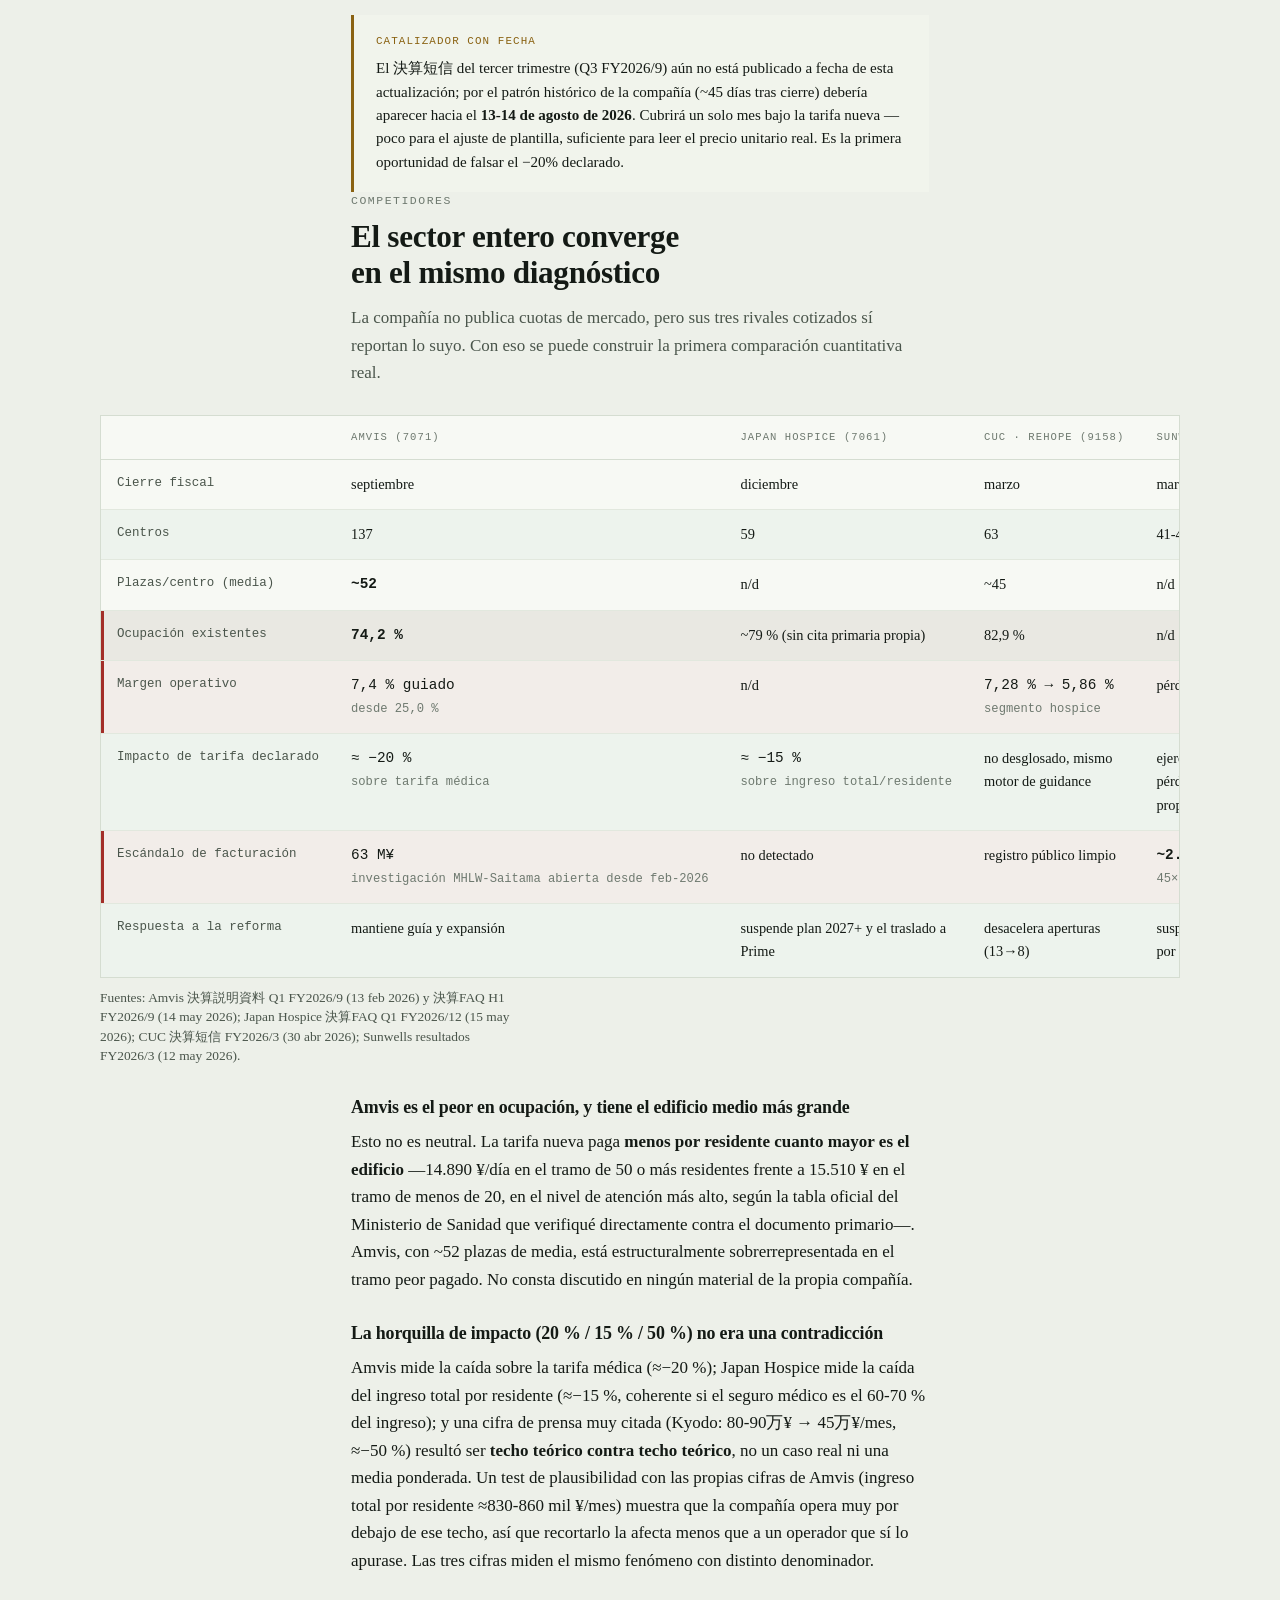
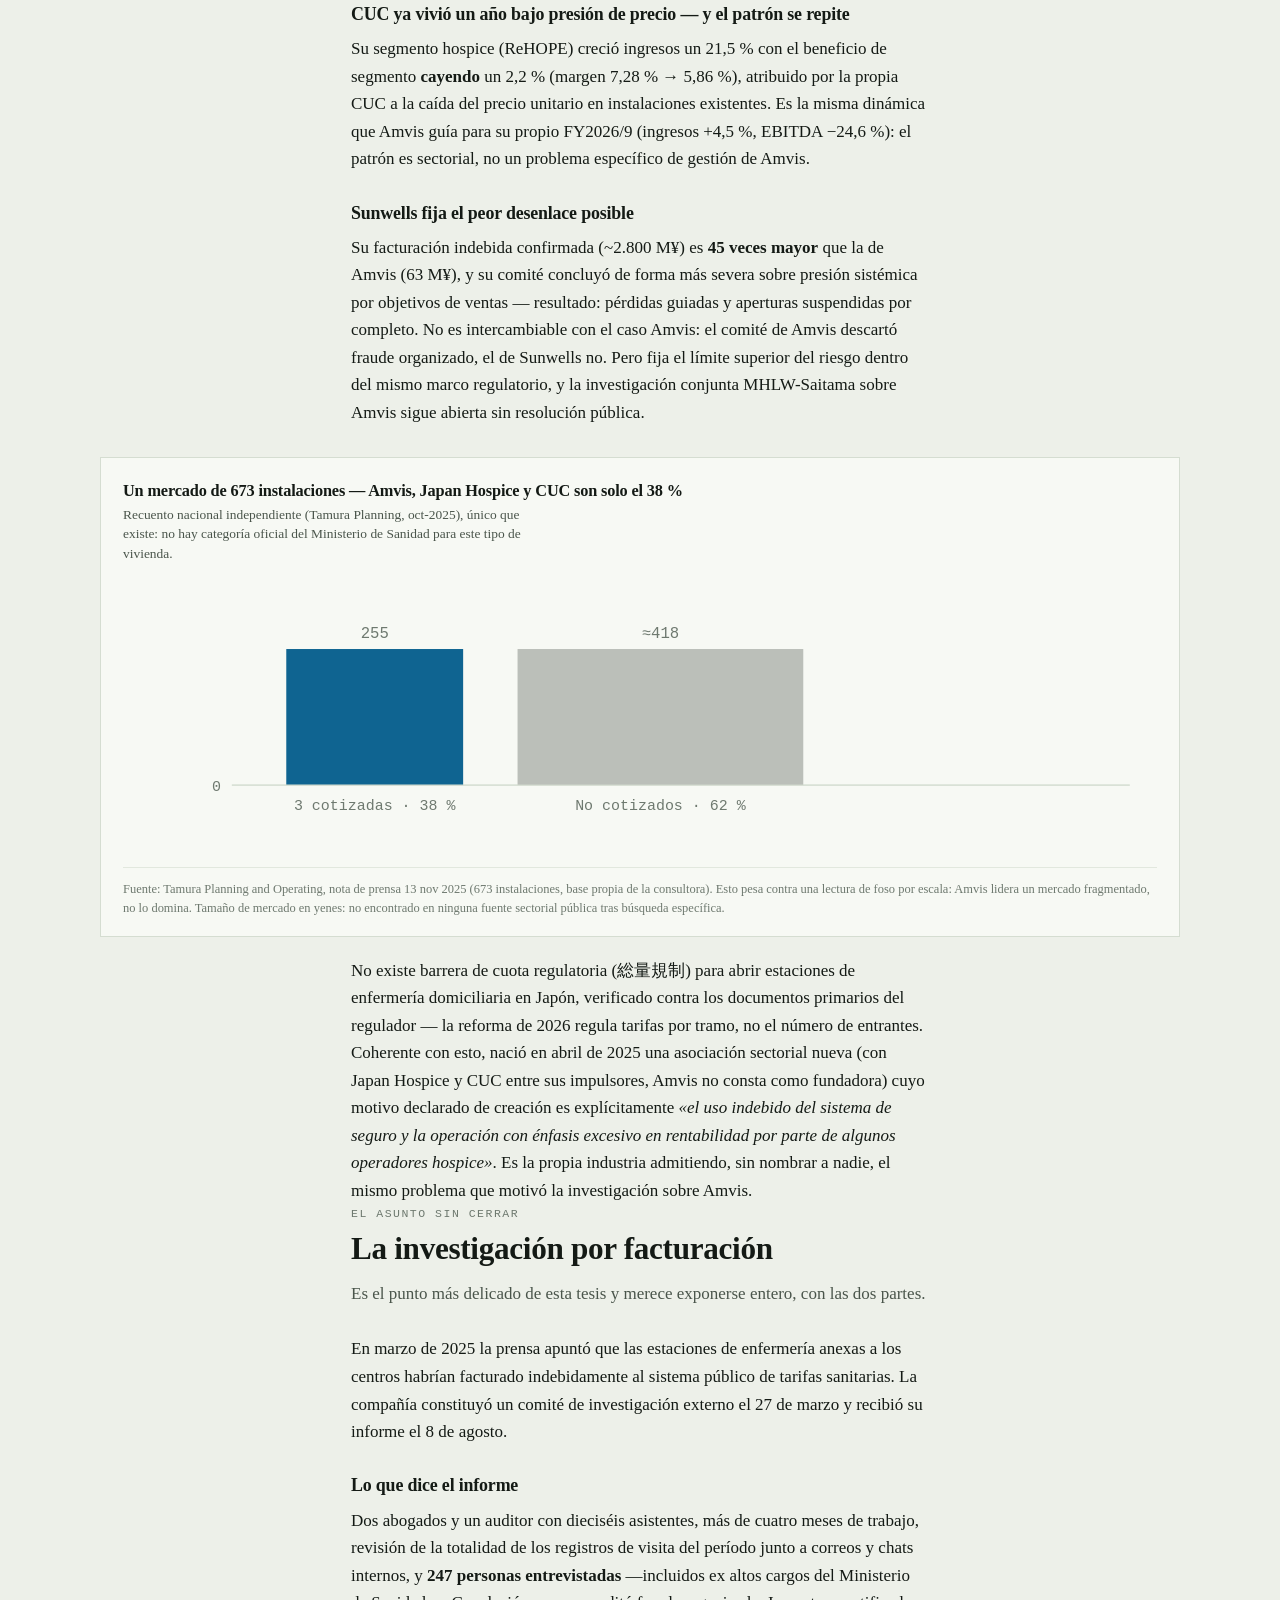
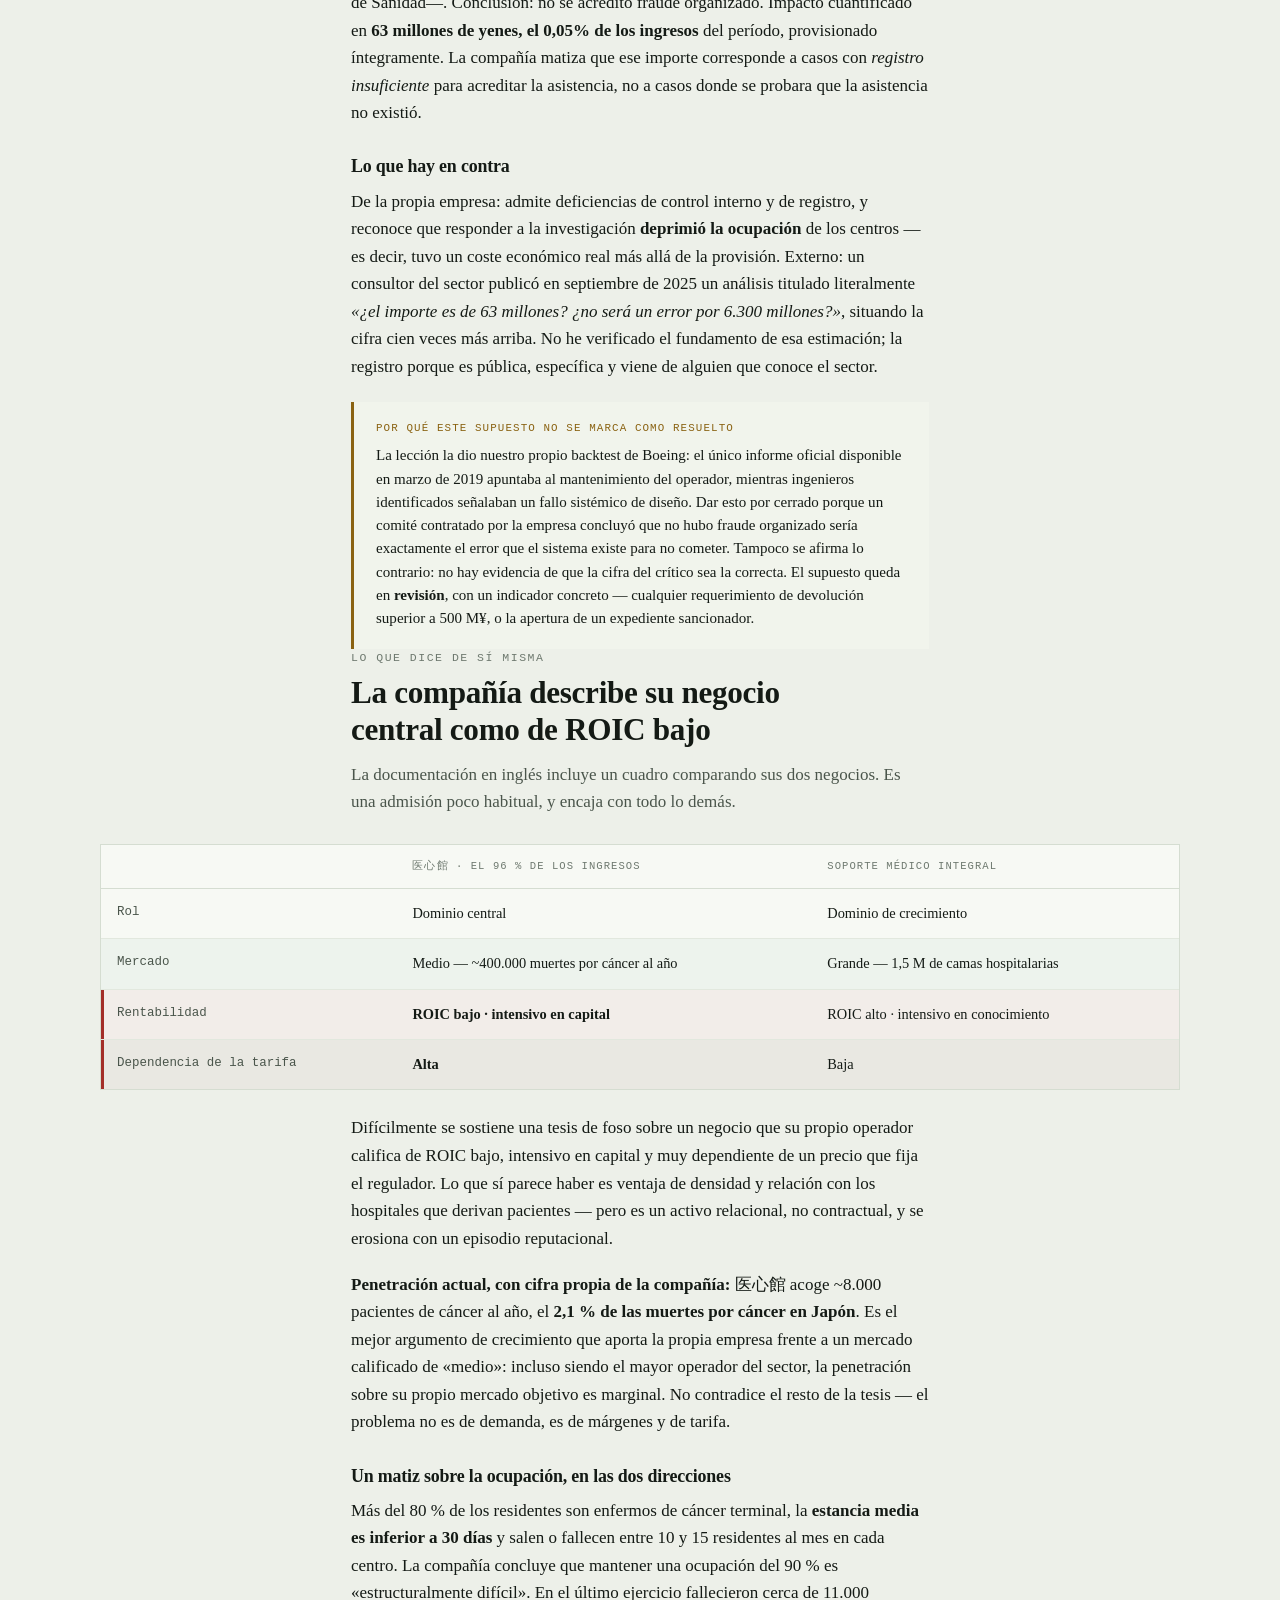
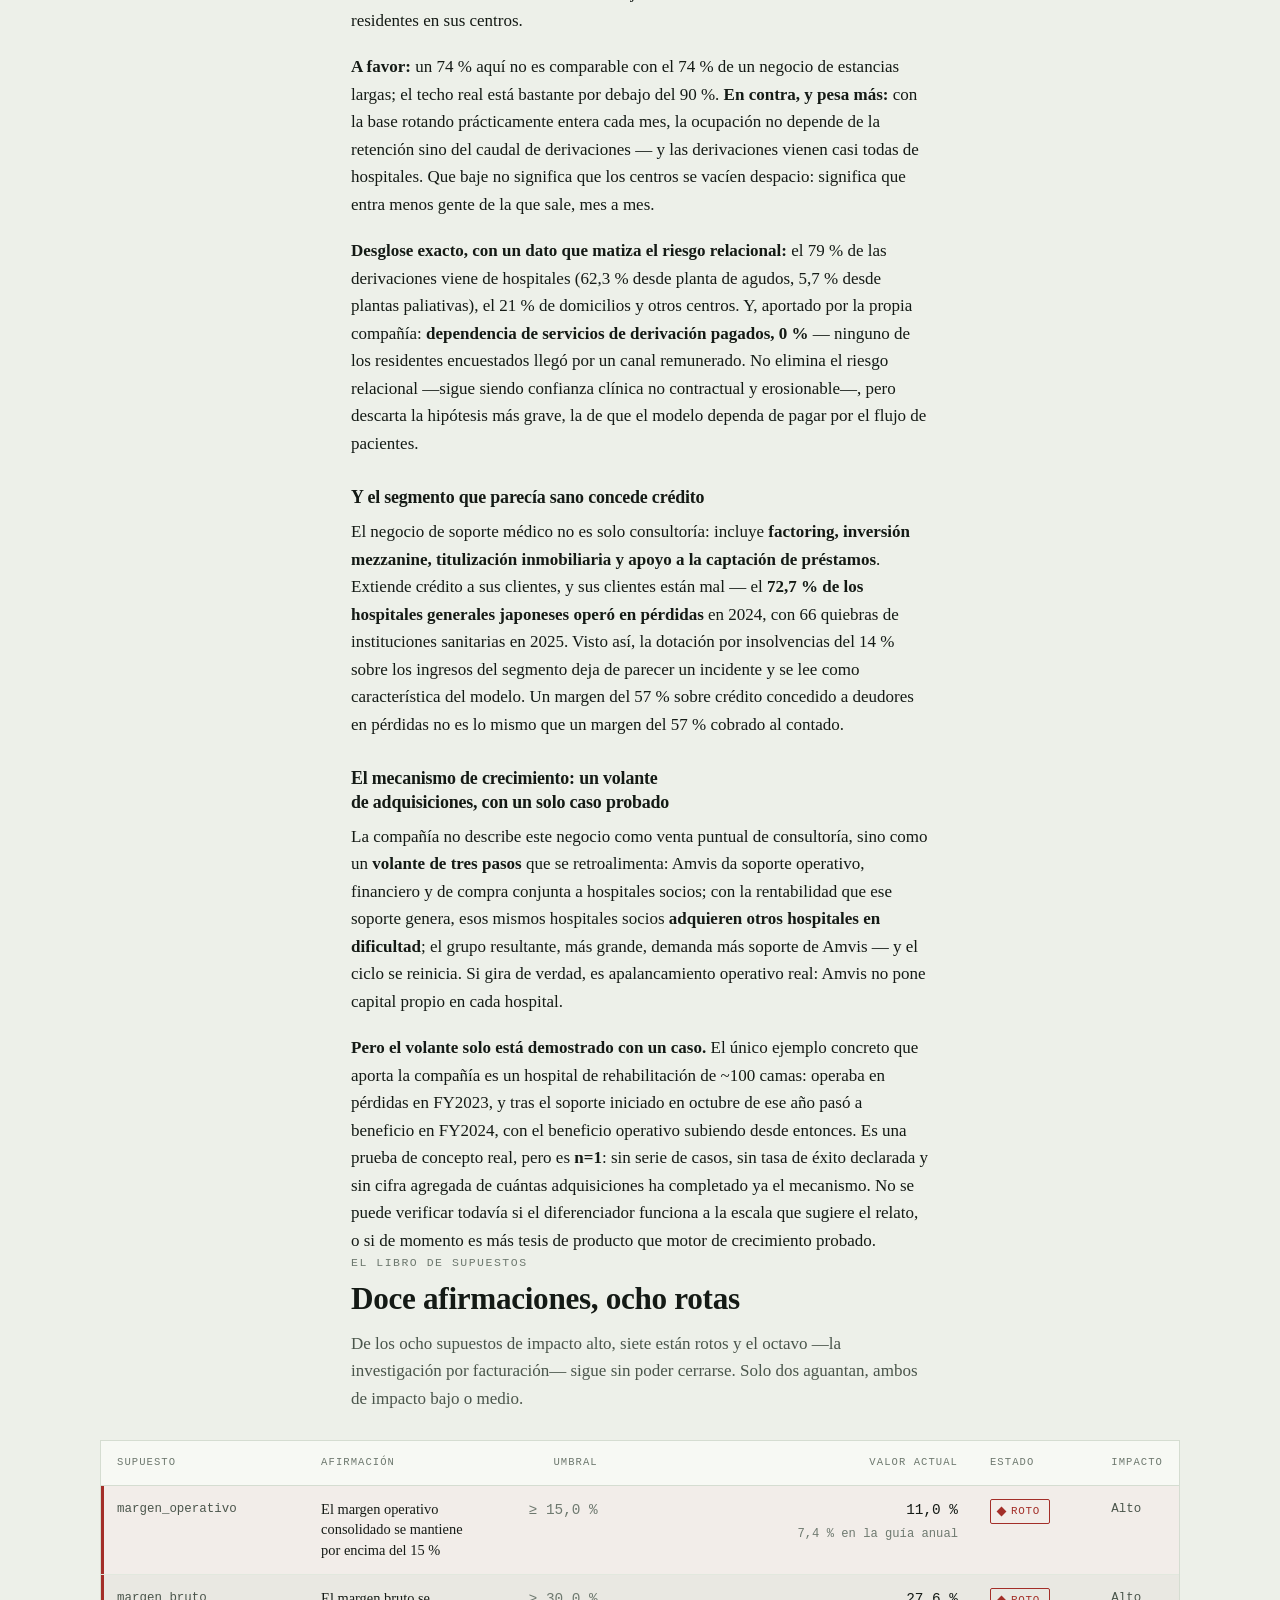
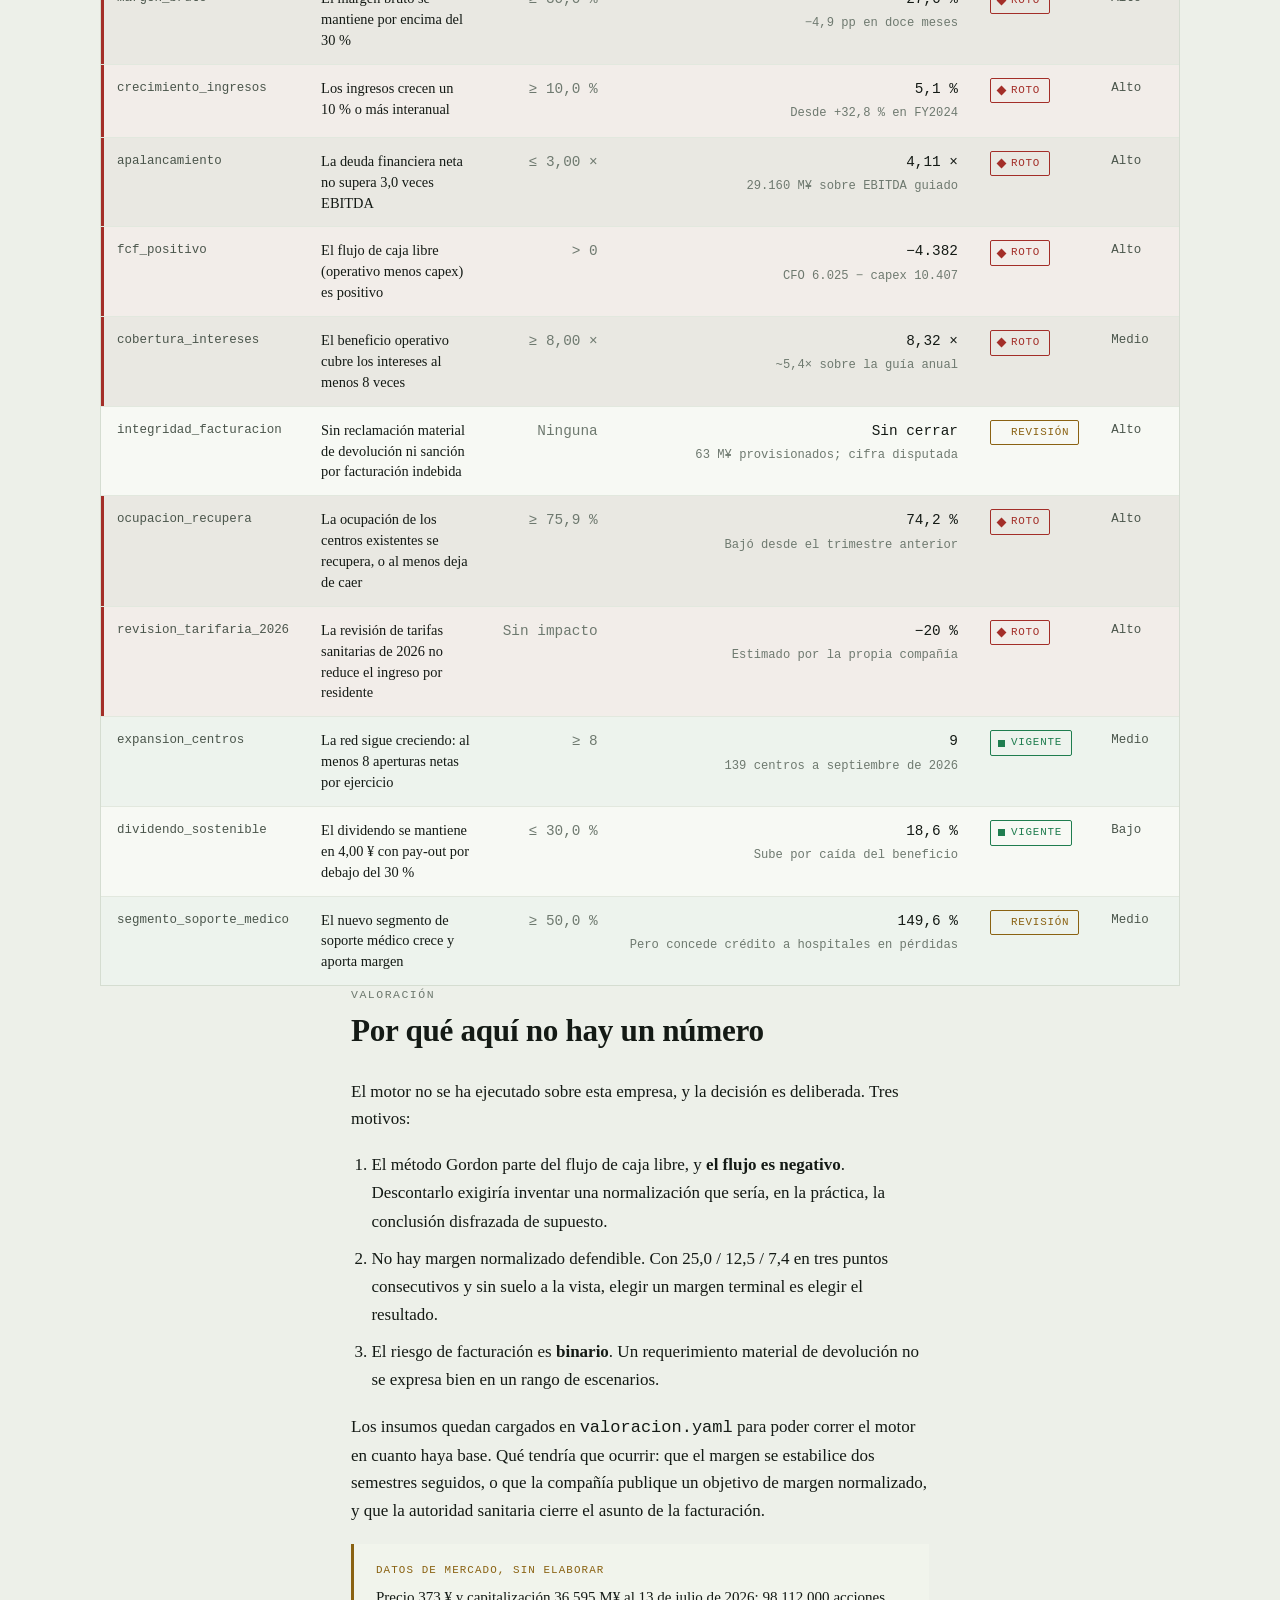
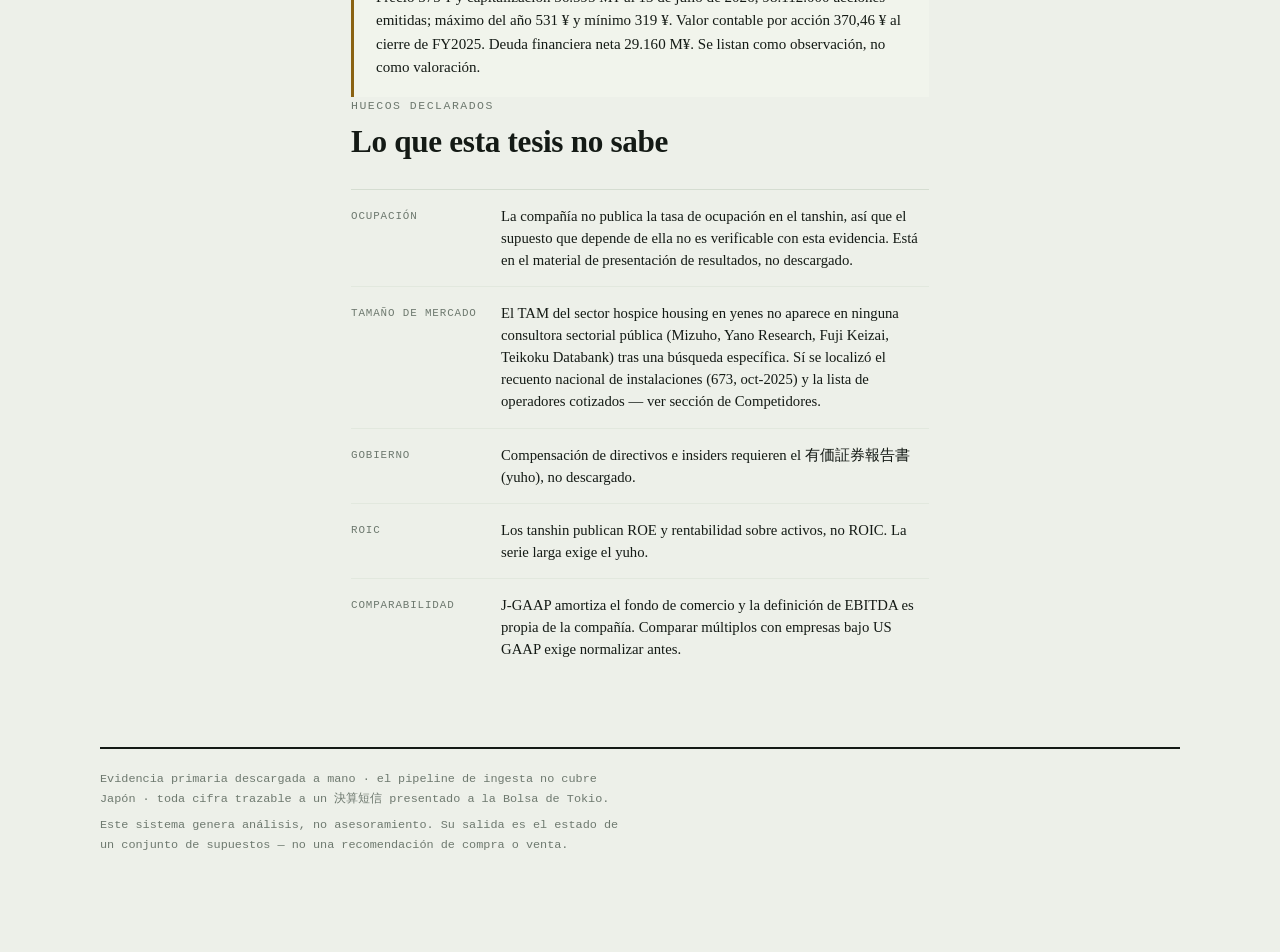
==== commit eb65f778: "Añadir ASTS (AST SpaceMobile) al sitio Cuarta tesis publicada. Página nueva en /asts/ (infraestructu" ====
--- a/7071/index.html
+++ b/7071/index.html
@@ -23,7 +23,7 @@
 <body>
 <div class="sitebar">
   <a class="brand" href="../">Análisis fundamental</a>
-  <nav><a href="../">Índice</a><a href="../googl/">GOOGL</a><a href="../7071/" aria-current="page">7071</a><a href="../c79/">C79</a><button class="theme-toggle" type="button" id="themeToggle" aria-label="Cambiar entre tema claro y oscuro"><i class="ic"></i><span id="themeLabel">Tema</span></button></nav>
+  <nav><a href="../">Índice</a><a href="../googl/">GOOGL</a><a href="../7071/" aria-current="page">7071</a><a href="../c79/">C79</a><a href="../asts/">ASTS</a><button class="theme-toggle" type="button" id="themeToggle" aria-label="Cambiar entre tema claro y oscuro"><i class="ic"></i><span id="themeLabel">Tema</span></button></nav>
 </div>
 <div class="page">
 
